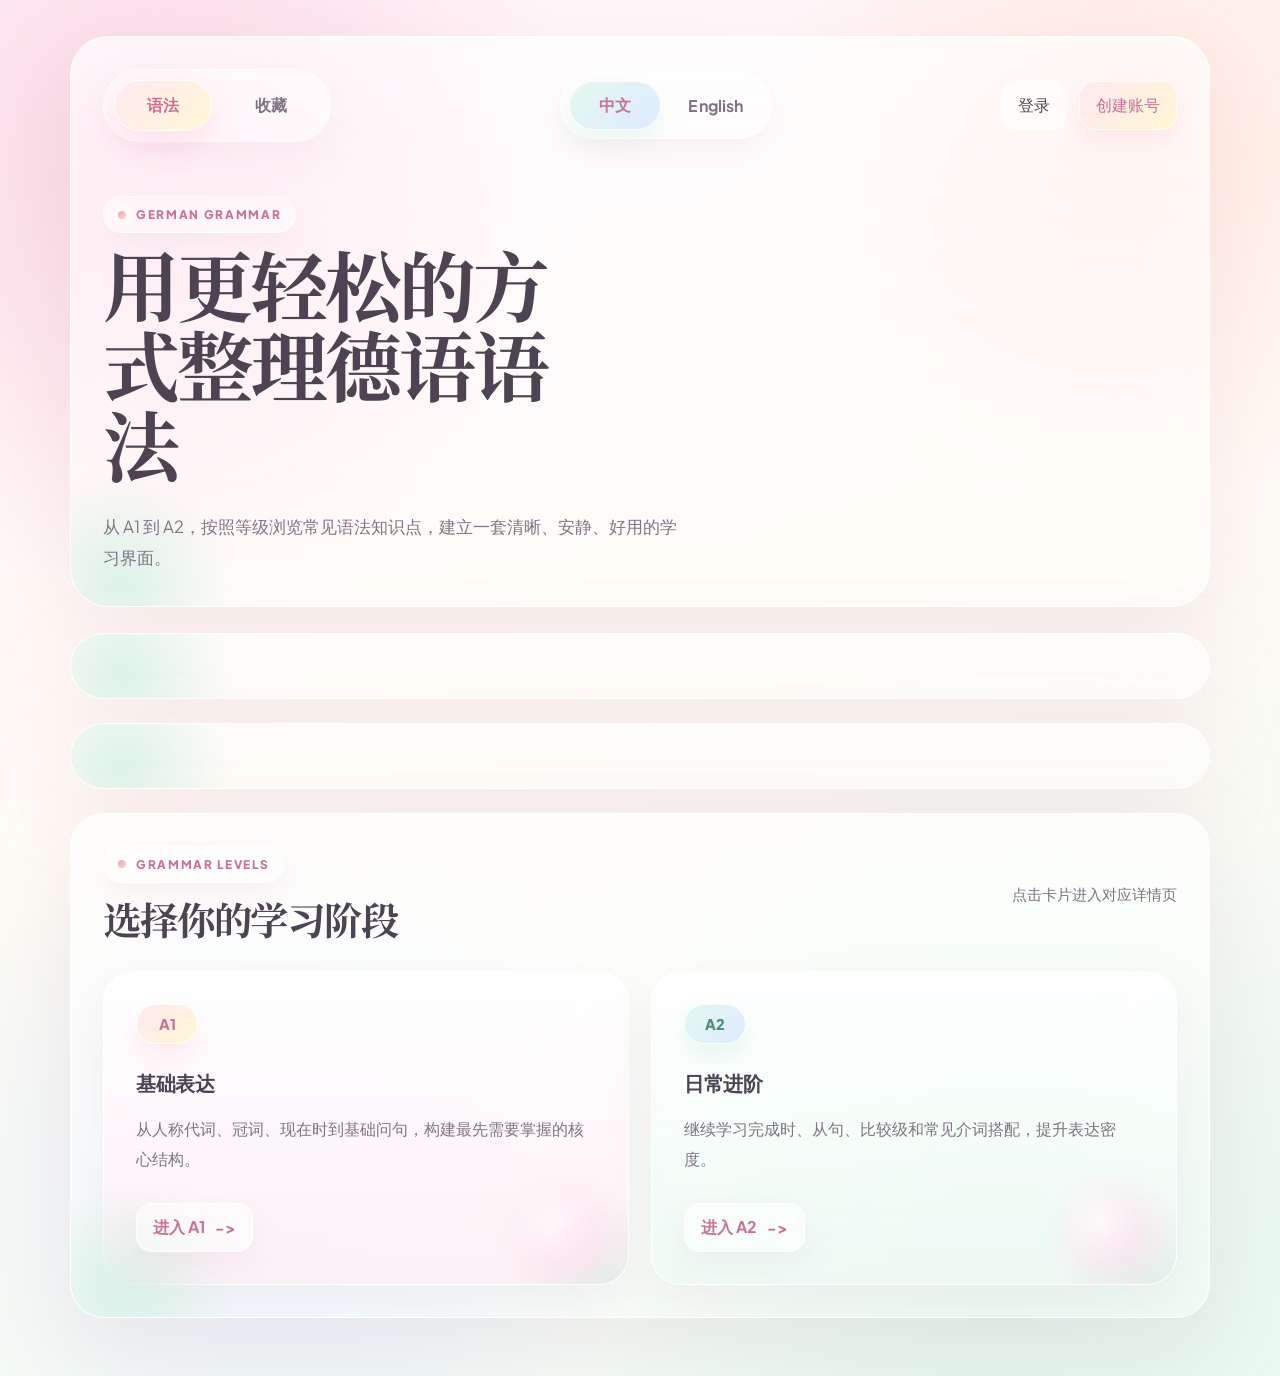
==== index.html @ 52c2896f "Initial project import" ====
<!DOCTYPE html>
<html lang="zh-CN">
<head>
  <meta charset="UTF-8">
  <meta name="viewport" content="width=device-width, initial-scale=1.0">
  <title>德语学习</title>
  <link rel="preconnect" href="https://fonts.googleapis.com">
  <link rel="preconnect" href="https://fonts.gstatic.com" crossorigin>
  <link href="https://fonts.googleapis.com/css2?family=Fraunces:opsz,wght@9..144,600;9..144,700&family=Noto+Serif+SC:wght@500;700&family=Plus+Jakarta+Sans:wght@400;500;700;800&display=swap" rel="stylesheet">
  <link rel="stylesheet" href="styles.css">
</head>
<body class="page-home">
  <div class="page-shell">
    <header class="hero">
      <div class="hero-toolbar">
        <nav class="top-switch" aria-label="主导航">
          <button id="nav-grammar-button" class="switch-button is-active" type="button" data-view-target="grammar">语法</button>
          <button id="nav-favorites-button" class="switch-button" type="button" data-view-target="favorites">收藏</button>
        </nav>

        <div class="hero-toolbar-actions">
          <div class="lang-switch" aria-label="语言切换">
            <button class="lang-button" type="button" data-lang-option="zh">中文</button>
            <button class="lang-button" type="button" data-lang-option="en">English</button>
          </div>
        </div>
      </div>

      <div class="hero-copy">
        <p class="eyebrow">German Grammar</p>
        <h1 id="home-hero-title">用更轻松的方式整理德语语法</h1>
        <p id="home-hero-text" class="hero-text">
          从 A1 到 A2，按照等级浏览常见语法知识点，建立一套清晰、安静、好用的学习界面。
        </p>
      </div>
    </header>

    <main class="content-stack">
      <section id="home-local-ai-config-panel" class="panel home-publish-panel is-visible" hidden></section>
      <section id="home-local-publish-panel" class="panel home-publish-panel is-visible" hidden></section>
      <section class="panel is-visible" data-view="grammar" aria-label="语法等级">
        <div class="panel-header">
          <div>
            <p class="section-kicker">Grammar Levels</p>
            <h2 id="home-levels-title">选择你的学习阶段</h2>
          </div>
          <p id="home-levels-note" class="section-note">点击卡片进入对应详情页</p>
        </div>

        <div class="level-grid">
          <a class="level-card" href="list.html?level=A1">
            <span class="level-badge">A1</span>
            <h3 id="home-a1-title">基础表达</h3>
            <p id="home-a1-text">从人称代词、冠词、现在时到基础问句，构建最先需要掌握的核心结构。</p>
            <span id="home-a1-link" class="card-link">进入 A1</span>
          </a>

          <a class="level-card" href="list.html?level=A2">
            <span class="level-badge">A2</span>
            <h3 id="home-a2-title">日常进阶</h3>
            <p id="home-a2-text">继续学习完成时、从句、比较级和常见介词搭配，提升表达密度。</p>
            <span id="home-a2-link" class="card-link">进入 A2</span>
          </a>
        </div>
      </section>

      <section class="panel" data-view="favorites" aria-label="收藏内容">
        <div class="panel-header">
          <div>
            <p class="section-kicker">Saved Notes</p>
            <h2 id="home-favorites-title">收藏夹</h2>
          </div>
          <p id="home-favorites-note" class="section-note">保留你最常回看的语法卡片</p>
        </div>

        <div class="favorite-grid">
          <a class="favorite-card" href="detail.html?level=A1&topic=verben-1">
            <span class="favorite-tag">A1</span>
            <h3 id="home-fav-1-title">动词现在时变位</h3>
            <p id="home-fav-1-text">掌握 ich / du / er-sie-es / wir / ihr / sie 的基础变化。</p>
            <span id="home-fav-1-link" class="card-link">继续复习</span>
          </a>
          <a class="favorite-card" href="detail.html?level=A1&topic=pronomen-nomen-artikel">
            <span class="favorite-tag">A1</span>
            <h3 id="home-fav-2-title">一般疑问句与 W-Fragen</h3>
            <p id="home-fav-2-text">常见问句词包括 wer、wie、wo、was，适合高频复习。</p>
            <span id="home-fav-2-link" class="card-link">继续复习</span>
          </a>
          <a class="favorite-card" href="detail.html?level=A2&topic=subordinate-clauses">
            <span class="favorite-tag">A2</span>
            <h3 id="home-fav-3-title">weil 与 dass 从句</h3>
            <p id="home-fav-3-text">注意连词引导从句时，变位动词通常置于句末。</p>
            <span id="home-fav-3-link" class="card-link">继续复习</span>
          </a>
        </div>
      </section>
    </main>
  </div>

  <script src="translations.js"></script>
  <script src="grammar-data.js"></script>
  <script src="a1-outline.js"></script>
  <script src="script.js"></script>
  <script src="progress.js"></script>
</body>
</html>
---- styles.css ----
﻿:root {
  --bg-blush: #fff5fb;
  --bg-cream: #fffaf4;
  --bg-mint: #effbf5;
  --bg-sky: #f2f7ff;
  --glass: rgba(255, 255, 255, 0.48);
  --glass-strong: rgba(255, 255, 255, 0.72);
  --surface: linear-gradient(180deg, rgba(255, 255, 255, 0.7), rgba(255, 255, 255, 0.44));
  --surface-strong: rgba(255, 255, 255, 0.76);
  --line: rgba(255, 255, 255, 0.74);
  --line-soft: rgba(146, 122, 136, 0.15);
  --text-main: #4d4453;
  --text-muted: #7e7483;
  --text-primary: #4d4453;
  --ink-strong: #4d4453;
  --ink-soft: #7e7483;
  --accent: #f29fbe;
  --accent-deep: #c87196;
  --accent-soft: #ffe3ef;
  --accent-peach: #ffd9c7;
  --accent-mint: #cfeee0;
  --accent-butter: #fff1ba;
  --accent-sky: #dbe8ff;
  --shadow-lg: 0 30px 80px rgba(213, 177, 191, 0.22), inset 0 1px 0 rgba(255, 255, 255, 0.7);
  --shadow-md: 0 18px 44px rgba(213, 177, 191, 0.18), inset 0 1px 0 rgba(255, 255, 255, 0.72);
  --shadow-sm: 0 12px 28px rgba(213, 177, 191, 0.16);
  --radius-xl: 38px;
  --radius-lg: 30px;
  --radius-md: 22px;
}

* {
  box-sizing: border-box;
}

html {
  scroll-behavior: smooth;
}

body {
  margin: 0;
  min-height: 100vh;
  overflow-x: hidden;
  color: var(--text-main);
  font-family: "Plus Jakarta Sans", "Noto Sans SC", sans-serif;
  background:
    radial-gradient(circle at 12% 12%, rgba(242, 159, 190, 0.38), transparent 26%),
    radial-gradient(circle at 88% 10%, rgba(255, 217, 199, 0.5), transparent 22%),
    radial-gradient(circle at 78% 88%, rgba(207, 238, 224, 0.62), transparent 28%),
    radial-gradient(circle at 22% 85%, rgba(219, 232, 255, 0.6), transparent 24%),
    linear-gradient(165deg, var(--bg-blush), var(--bg-cream) 46%, var(--bg-mint));
}

body::before,
body::after {
  content: "";
  position: fixed;
  inset: 0;
  pointer-events: none;
}

body::before {
  background-image: radial-gradient(rgba(255, 255, 255, 0.82) 1.2px, transparent 1.2px);
  background-size: 24px 24px;
  opacity: 0.28;
  mask-image: linear-gradient(to bottom, rgba(0, 0, 0, 0.55), transparent 82%);
}

body::after {
  display: none;
}

a {
  color: inherit;
  text-decoration: none;
}

button,
input {
  font: inherit;
}

.page-shell {
  width: min(1140px, calc(100% - 36px));
  margin: 0 auto;
  padding: 36px 0 58px;
}

.hero,
.list-hero,
.list-panel,
.panel {
  position: relative;
  overflow: hidden;
  border: 1px solid var(--line);
  background: var(--surface);
  backdrop-filter: blur(28px) saturate(155%);
  -webkit-backdrop-filter: blur(28px) saturate(155%);
  box-shadow: var(--shadow-lg);
}

.hero,
.list-hero {
  padding: 32px;
  border-radius: var(--radius-xl);
}

.panel,
.list-panel {
  padding: 32px;
  border-radius: calc(var(--radius-xl) - 4px);
}

.hero::before,
.hero::after,
.list-hero::before,
.list-hero::after,
.panel::before,
.panel::after,
.list-panel::before,
.list-panel::after {
  content: "";
  position: absolute;
  border-radius: 50%;
  pointer-events: none;
}

.hero::before,
.list-hero::before,
.panel::before,
.list-panel::before {
  display: none;
}

.hero::after,
.list-hero::after,
.panel::after,
.list-panel::after {
  width: 240px;
  height: 240px;
  left: -70px;
  bottom: -96px;
  background: radial-gradient(circle, rgba(207, 238, 224, 0.74), transparent 65%);
  filter: blur(10px);
  animation: drift 16s ease-in-out infinite alternate-reverse;
}

.page-home .hero {
  min-height: 396px;
}

.hero-toolbar,
.list-toolbar,
.detail-topbar {
  position: relative;
  z-index: 1;
  display: flex;
  align-items: center;
  justify-content: space-between;
  gap: 16px;
  flex-wrap: wrap;
}

.hero-toolbar-actions {
  display: inline-flex;
  align-items: center;
  justify-content: flex-end;
  gap: 12px;
  flex-wrap: wrap;
  margin-left: auto;
}

.top-switch {
  display: inline-flex;
  gap: 10px;
  padding: 10px;
  border-radius: 999px;
  background: rgba(255, 255, 255, 0.38);
  border: 1px solid rgba(255, 255, 255, 0.76);
  box-shadow: 0 16px 40px rgba(213, 177, 191, 0.16);
}

.lang-switch {
  display: inline-flex;
  gap: 8px;
  padding: 8px;
  border-radius: 999px;
  background: rgba(255, 255, 255, 0.38);
  border: 1px solid rgba(255, 255, 255, 0.76);
  box-shadow: 0 14px 32px rgba(213, 177, 191, 0.14);
}

.switch-button {
  min-width: 98px;
  border: 1px solid transparent;
  padding: 13px 22px;
  border-radius: 999px;
  background: transparent;
  color: var(--text-muted);
  font: inherit;
  font-weight: 700;
  letter-spacing: 0.01em;
  cursor: pointer;
  transition: transform 200ms ease, background-color 200ms ease, color 200ms ease, box-shadow 200ms ease;
}

.switch-button:hover {
  transform: translateY(-1px);
  background: rgba(255, 255, 255, 0.45);
  color: var(--text-main);
}

.switch-button.is-active {
  color: var(--accent-deep);
  border-color: rgba(255, 255, 255, 0.8);
  background: linear-gradient(135deg, rgba(255, 232, 240, 0.98), rgba(255, 247, 211, 0.96));
  box-shadow: 0 12px 28px rgba(242, 159, 190, 0.24);
}

.lang-button {
  min-width: 92px;
  border: 1px solid transparent;
  padding: 12px 18px;
  border-radius: 999px;
  background: transparent;
  color: var(--text-muted);
  font: inherit;
  font-weight: 700;
  letter-spacing: 0.01em;
  cursor: pointer;
  transition: transform 200ms ease, background-color 200ms ease, color 200ms ease, box-shadow 200ms ease;
}

.lang-button:hover {
  transform: translateY(-1px);
  background: rgba(255, 255, 255, 0.45);
  color: var(--text-main);
}

.lang-button.is-active {
  color: var(--accent-deep);
  border-color: rgba(255, 255, 255, 0.8);
  background: linear-gradient(135deg, rgba(227, 247, 238, 0.98), rgba(221, 234, 255, 0.96));
  box-shadow: 0 12px 26px rgba(159, 217, 194, 0.2);
}

.hero-copy,
.list-hero-copy {
  position: relative;
  z-index: 1;
  margin-top: 54px;
  max-width: 680px;
}

.eyebrow,
.section-kicker {
  display: inline-flex;
  align-items: center;
  gap: 10px;
  margin: 0 0 16px;
  padding: 10px 14px;
  border-radius: 999px;
  border: 1px solid rgba(255, 255, 255, 0.8);
  background: rgba(255, 255, 255, 0.42);
  box-shadow: 0 12px 24px rgba(213, 177, 191, 0.14);
  letter-spacing: 0.14em;
  text-transform: uppercase;
  font-size: 0.74rem;
  font-weight: 800;
  color: var(--accent-deep);
}

.eyebrow::before,
.section-kicker::before {
  content: "";
  width: 8px;
  height: 8px;
  border-radius: 50%;
  background: linear-gradient(135deg, var(--accent), var(--accent-peach));
  box-shadow: 0 0 0 6px rgba(255, 255, 255, 0.35);
}

h1,
h2,
h3 {
  margin: 0;
}

h1,
h2 {
  font-family: "Fraunces", "Noto Serif SC", serif;
}

h1 {
  max-width: 10ch;
  font-size: clamp(2.7rem, 6vw, 5rem);
  line-height: 1.04;
  letter-spacing: -0.04em;
}

h2 {
  font-size: clamp(1.7rem, 3vw, 2.4rem);
  line-height: 1.15;
  letter-spacing: -0.03em;
}

h3 {
  font-size: 1.28rem;
  font-weight: 700;
  letter-spacing: -0.02em;
}

.hero-text,
.section-note,
.level-card p,
.favorite-card p,
.grammar-card p,
.back-link {
  color: var(--text-muted);
}

.hero-text {
  margin: 22px 0 0;
  max-width: 580px;
  font-size: 1.04rem;
  line-height: 1.9;
}

.content-stack {
  margin-top: 26px;
}

.home-publish-panel {
  margin-bottom: 24px;
}

.home-api-config-panel {
  margin-bottom: 24px;
}

.home-publish-panel.is-minimal {
  padding: 18px 22px;
}

.home-publish-head {
  align-items: flex-start;
}

.home-publish-actions,
.home-publish-metrics {
  position: relative;
  z-index: 1;
  display: flex;
  flex-wrap: wrap;
  gap: 12px;
}

.home-publish-metrics {
  margin-top: 22px;
}

.home-publish-metric {
  min-width: 148px;
  padding: 18px 20px;
  border-radius: 22px;
  border: 1px solid rgba(255, 255, 255, 0.78);
  background: rgba(255, 255, 255, 0.52);
  box-shadow: inset 0 1px 0 rgba(255, 255, 255, 0.85);
}

.home-publish-metric strong {
  display: block;
  margin-bottom: 8px;
  font-size: 1.8rem;
  line-height: 1;
  color: var(--text-main);
}

.home-publish-metric span,
.home-publish-empty {
  color: var(--text-muted);
}

.home-publish-panel.is-minimal .home-publish-actions {
  justify-content: flex-start;
}

.home-publish-panel.is-minimal .local-editor-feedback {
  margin-top: 12px;
}

.home-api-panel-note {
  max-width: 680px;
}

.home-api-form-grid {
  position: relative;
  z-index: 1;
  display: grid;
  grid-template-columns: repeat(auto-fit, minmax(220px, 1fr));
  gap: 16px;
  margin-bottom: 18px;
}

.local-settings-field {
  display: grid;
  gap: 8px;
}

.local-settings-field span {
  font-size: 0.88rem;
  font-weight: 700;
  letter-spacing: 0.04em;
  color: var(--text-muted);
}

.local-settings-input {
  width: 100%;
  min-height: 52px;
  padding: 14px 16px;
  border-radius: 20px;
  border: 1px solid rgba(95, 81, 111, 0.16);
  background: rgba(255, 255, 255, 0.92);
  color: var(--text-primary);
  font: inherit;
  box-shadow: inset 0 1px 0 rgba(255, 255, 255, 0.65);
}

.local-settings-input:focus {
  outline: none;
  border-color: rgba(222, 134, 170, 0.55);
  box-shadow: 0 0 0 4px rgba(238, 196, 210, 0.28);
}

.study-memory {
  display: grid;
  gap: 18px;
  margin-bottom: 28px;
}

.resume-banner,
.progress-card {
  position: relative;
  overflow: hidden;
  border-radius: var(--radius-lg);
  border: 1px solid rgba(255, 255, 255, 0.82);
  background: linear-gradient(180deg, rgba(255, 255, 255, 0.82), rgba(255, 255, 255, 0.54));
  box-shadow: var(--shadow-md);
}

.resume-banner {
  display: flex;
  align-items: end;
  justify-content: space-between;
  gap: 18px;
  padding: 24px 26px;
}

.resume-copy {
  flex: 1;
}

.resume-copy .section-kicker {
  margin-bottom: 14px;
}

.resume-heading {
  display: flex;
  align-items: start;
  justify-content: space-between;
  gap: 16px;
}

.resume-title {
  position: relative;
  z-index: 1;
}

.resume-text {
  position: relative;
  z-index: 1;
  margin: 12px 0 0;
  max-width: 52ch;
  color: var(--text-muted);
  line-height: 1.8;
}

.progress-overview {
  display: grid;
  grid-template-columns: repeat(3, minmax(0, 1fr));
  gap: 18px;
}

.progress-card {
  padding: 22px 20px;
  text-align: center;
}

.progress-card strong {
  display: block;
  font-family: "Fraunces", "Noto Serif SC", serif;
  font-size: 2rem;
  line-height: 1;
}

.progress-card span {
  display: block;
  margin-top: 8px;
  color: var(--text-muted);
}

.panel {
  display: none;
}

.panel.is-visible {
  display: block;
  animation: riseIn 520ms ease both;
}

.panel-header {
  display: flex;
  align-items: center;
  justify-content: space-between;
  gap: 18px;
  margin-bottom: 28px;
}

.section-note {
  max-width: 240px;
  margin: 0;
  font-size: 0.96rem;
  line-height: 1.7;
}

.level-grid,
.favorite-grid,
.grammar-list {
  display: grid;
  gap: 22px;
}

.level-grid {
  grid-template-columns: repeat(2, minmax(0, 1fr));
}

.favorite-grid {
  grid-template-columns: repeat(3, minmax(0, 1fr));
}

.level-card,
.favorite-card,
.grammar-card {
  position: relative;
  overflow: hidden;
  border-radius: var(--radius-lg);
  border: 1px solid rgba(255, 255, 255, 0.82);
  background: linear-gradient(180deg, rgba(255, 255, 255, 0.82), rgba(255, 255, 255, 0.5));
  box-shadow: var(--shadow-md);
}

.level-card::before,
.favorite-card::before,
.grammar-card::before {
  content: "";
  position: absolute;
  inset: auto -46px -64px auto;
  width: 184px;
  height: 184px;
  border-radius: 50%;
  background:
    radial-gradient(circle at 34% 32%, rgba(255, 255, 255, 0.72), transparent 24%),
    radial-gradient(circle at 42% 40%, rgba(255, 221, 237, 0.88), transparent 46%),
    radial-gradient(circle at 62% 70%, rgba(207, 238, 224, 0.74), transparent 52%);
  opacity: 0.95;
}

.level-card::after,
.favorite-card::after,
.grammar-card::after {
  content: "";
  position: absolute;
  top: 16px;
  right: 16px;
  width: 76px;
  height: 76px;
  border-radius: 26px;
  border: 1px solid rgba(255, 255, 255, 0.54);
  background: linear-gradient(135deg, rgba(255, 255, 255, 0.4), rgba(255, 255, 255, 0.04));
  transform: rotate(18deg);
  opacity: 0.58;
}

.level-card:nth-child(1),
.favorite-card:nth-child(1),
.grammar-card:nth-child(3n + 1) {
  background: linear-gradient(180deg, rgba(255, 255, 255, 0.84), rgba(255, 236, 244, 0.7));
}

.level-card:nth-child(2),
.favorite-card:nth-child(2),
.grammar-card:nth-child(3n + 2) {
  background: linear-gradient(180deg, rgba(255, 255, 255, 0.84), rgba(236, 249, 243, 0.74));
}

.favorite-card:nth-child(3),
.grammar-card:nth-child(3n) {
  background: linear-gradient(180deg, rgba(255, 255, 255, 0.84), rgba(255, 244, 218, 0.72));
}

.level-card {
  min-height: 314px;
  padding: 32px;
  display: flex;
  flex-direction: column;
  justify-content: space-between;
  transition: transform 240ms ease, box-shadow 240ms ease, border-color 240ms ease;
}

.level-card:hover,
.favorite-card:hover,
.grammar-card:hover {
  transform: translateY(-8px);
  border-color: rgba(255, 255, 255, 0.95);
  box-shadow: 0 24px 60px rgba(213, 177, 191, 0.24), inset 0 1px 0 rgba(255, 255, 255, 0.76);
}

.level-badge,
.favorite-tag,
.grammar-card-tag {
  position: relative;
  z-index: 1;
  display: inline-flex;
  align-items: center;
  justify-content: center;
  min-width: 62px;
  width: fit-content;
  padding: 10px 16px;
  border-radius: 999px;
  border: 1px solid rgba(255, 255, 255, 0.78);
  background: linear-gradient(135deg, rgba(255, 232, 240, 0.98), rgba(255, 247, 211, 0.96));
  box-shadow: 0 12px 22px rgba(242, 159, 190, 0.18);
  color: var(--accent-deep);
  font-size: 0.92rem;
  font-weight: 800;
}

.level-card:nth-child(2) .level-badge,
.favorite-card:nth-child(2) .favorite-tag {
  background: linear-gradient(135deg, rgba(227, 247, 238, 0.98), rgba(221, 234, 255, 0.96));
  box-shadow: 0 12px 22px rgba(159, 217, 194, 0.2);
  color: #4e8d76;
}

.favorite-card:nth-child(3) .favorite-tag {
  background: linear-gradient(135deg, rgba(255, 244, 218, 0.98), rgba(255, 232, 208, 0.96));
  box-shadow: 0 12px 22px rgba(255, 217, 199, 0.22);
  color: #ad7b5a;
}

.level-card h3,
.favorite-card h3,
.grammar-card h3 {
  position: relative;
  z-index: 1;
  margin-top: 24px;
}

.level-card p,
.favorite-card p,
.grammar-card p {
  position: relative;
  z-index: 1;
  margin: 14px 0 0;
  line-height: 1.82;
}

.card-link {
  position: relative;
  z-index: 1;
  display: inline-flex;
  align-items: center;
  gap: 10px;
  width: fit-content;
  margin-top: 28px;
  padding: 12px 16px;
  border-radius: 16px;
  background: rgba(255, 255, 255, 0.5);
  border: 1px solid rgba(255, 255, 255, 0.78);
  box-shadow: var(--shadow-sm);
  color: var(--accent-deep);
  font-weight: 700;
}

.card-link::after {
  content: "->";
}

.favorite-card {
  min-height: 224px;
  padding: 26px;
}

.favorite-card,
.grammar-card {
  display: block;
}

.grammar-card-link,
.favorite-card {
  display: flex;
  flex-direction: column;
}

.card-link-inline {
  margin-top: 22px;
}

.list-hero {
  display: flex;
  flex-direction: column;
  gap: 24px;
}

.back-link {
  display: inline-flex;
  width: fit-content;
  padding: 12px 18px;
  border-radius: 999px;
  border: 1px solid rgba(255, 255, 255, 0.8);
  background: rgba(255, 255, 255, 0.42);
  box-shadow: 0 14px 28px rgba(213, 177, 191, 0.12);
  transition: transform 180ms ease, color 180ms ease, background-color 180ms ease;
}

.back-link:hover {
  transform: translateX(-2px);
  background: rgba(255, 255, 255, 0.58);
  color: var(--text-main);
}

.list-panel {
  margin-top: 26px;
}

.list-part-switch {
  margin: -8px 0 22px;
  position: relative;
  z-index: 1;
}

.list-part-tabs {
  display: inline-flex;
  flex-wrap: wrap;
  gap: 10px;
  padding: 10px;
  border-radius: 999px;
  border: 1px solid rgba(255, 255, 255, 0.82);
  background: rgba(255, 255, 255, 0.42);
  box-shadow: 0 16px 34px rgba(213, 177, 191, 0.14);
}

.list-part-button {
  min-width: 108px;
  border: 1px solid transparent;
  padding: 12px 18px;
  border-radius: 999px;
  background: transparent;
  color: var(--text-muted);
  font-weight: 700;
  cursor: pointer;
  transition: transform 180ms ease, background-color 180ms ease, color 180ms ease, box-shadow 180ms ease;
}

.list-part-button:hover {
  transform: translateY(-1px);
  background: rgba(255, 255, 255, 0.48);
  color: var(--text-main);
}

.list-part-button.is-active {
  color: var(--accent-deep);
  border-color: rgba(255, 255, 255, 0.86);
  background: linear-gradient(135deg, rgba(255, 232, 240, 0.98), rgba(255, 247, 211, 0.96));
  box-shadow: 0 12px 24px rgba(242, 159, 190, 0.22);
}

.list-part-placeholder {
  margin-bottom: 22px;
}

.list-placeholder-card {
  position: relative;
  overflow: hidden;
  border-radius: var(--radius-lg);
  border: 1px solid rgba(255, 255, 255, 0.82);
  background: linear-gradient(180deg, rgba(255, 255, 255, 0.84), rgba(236, 249, 243, 0.74));
  box-shadow: var(--shadow-md);
  padding: 28px;
}

.list-placeholder-card::after {
  content: "";
  position: absolute;
  width: 180px;
  height: 180px;
  right: -44px;
  bottom: -56px;
  border-radius: 50%;
  background: radial-gradient(circle, rgba(219, 232, 255, 0.72), transparent 66%);
}

.list-placeholder-tag {
  position: relative;
  z-index: 1;
  display: inline-flex;
  align-items: center;
  justify-content: center;
  width: fit-content;
  margin-bottom: 18px;
  padding: 10px 14px;
  border-radius: 999px;
  border: 1px solid rgba(255, 255, 255, 0.78);
  background: linear-gradient(135deg, rgba(227, 247, 238, 0.98), rgba(221, 234, 255, 0.96));
  color: #4e8d76;
  font-size: 0.86rem;
  font-weight: 800;
  letter-spacing: 0.04em;
}

.list-placeholder-card h3 {
  position: relative;
  z-index: 1;
}

.list-placeholder-card p {
  position: relative;
  z-index: 1;
  margin: 14px 0 0;
  max-width: 62ch;
  line-height: 1.82;
  color: var(--text-muted);
}

.grammar-list {
  grid-template-columns: repeat(2, minmax(0, 1fr));
}

.grammar-card {
  min-height: 240px;
  padding: 26px;
  animation: riseIn 520ms ease both;
}

.grammar-card-header {
  position: relative;
  z-index: 1;
  display: flex;
  align-items: start;
  justify-content: space-between;
  gap: 16px;
}

.grammar-card-meta {
  position: relative;
  z-index: 1;
  display: inline-flex;
  align-items: center;
  padding: 8px 12px;
  border-radius: 999px;
  border: 1px solid rgba(255, 255, 255, 0.78);
  background: rgba(255, 255, 255, 0.48);
  font-size: 0.88rem;
  color: var(--text-muted);
  font-weight: 700;
}

.grammar-keywords {
  position: relative;
  z-index: 1;
  display: flex;
  flex-wrap: wrap;
  gap: 10px;
  margin-top: 20px;
}

.grammar-keywords span {
  padding: 8px 12px;
  border-radius: 999px;
  border: 1px solid rgba(255, 255, 255, 0.72);
  background: rgba(255, 255, 255, 0.52);
  color: var(--text-main);
  font-size: 0.84rem;
  box-shadow: inset 0 1px 0 rgba(255, 255, 255, 0.7);
}

.grammar-progress {
  position: relative;
  z-index: 1;
  display: flex;
  flex-wrap: wrap;
  gap: 10px;
  margin-top: 18px;
}

.progress-badge,
.progress-note {
  display: inline-flex;
  align-items: center;
  width: fit-content;
  border-radius: 999px;
  border: 1px solid rgba(255, 255, 255, 0.78);
}

.progress-badge {
  padding: 8px 12px;
  font-size: 0.82rem;
  font-weight: 800;
  color: var(--text-main);
  background: rgba(255, 255, 255, 0.65);
  box-shadow: inset 0 1px 0 rgba(255, 255, 255, 0.74);
}

.progress-note {
  padding: 8px 14px;
  color: var(--text-muted);
  background: rgba(255, 255, 255, 0.48);
  font-size: 0.84rem;
}

.progress-badge.is-new {
  color: #8a7e8c;
  background: linear-gradient(135deg, rgba(248, 244, 248, 0.96), rgba(240, 236, 244, 0.94));
}

.progress-badge.is-studied {
  color: #ad7b5a;
  background: linear-gradient(135deg, rgba(255, 244, 218, 0.98), rgba(255, 232, 208, 0.96));
}

.progress-badge.is-in-progress {
  color: #4e8d76;
  background: linear-gradient(135deg, rgba(227, 247, 238, 0.98), rgba(221, 234, 255, 0.96));
}

.progress-badge.is-completed {
  color: var(--accent-deep);
  background: linear-gradient(135deg, rgba(255, 232, 240, 0.98), rgba(255, 247, 211, 0.96));
}

.detail-hero {
  gap: 28px;
}

.detail-hero-compact {
  gap: 0;
  padding-top: 20px;
  padding-bottom: 20px;
}

.detail-topbar-main {
  display: flex;
  align-items: center;
  gap: 16px;
  flex-wrap: wrap;
}

.detail-breadcrumb {
  display: inline-flex;
  align-items: center;
  margin: 0;
  padding: 12px 18px;
  border-radius: 999px;
  border: 1px solid rgba(255, 255, 255, 0.78);
  background: rgba(255, 255, 255, 0.4);
  color: var(--text-muted);
  box-shadow: 0 12px 26px rgba(213, 177, 191, 0.12);
  text-decoration: none;
  transition: transform 180ms ease, box-shadow 180ms ease, color 180ms ease;
}

.detail-breadcrumb:hover {
  transform: translateY(-1px);
  color: var(--text-main);
  box-shadow: 0 16px 30px rgba(213, 177, 191, 0.16);
}

.detail-hero-copy {
  margin-top: 0;
  display: grid;
  justify-items: start;
}

.detail-hero-meta {
  display: flex;
  align-items: center;
  flex-wrap: wrap;
  gap: 12px;
  margin-bottom: 18px;
}

.page-detail .detail-hero-copy > .eyebrow,
.page-detail .detail-hero-copy > .detail-hero-meta,
.page-detail .detail-main > section:not(.detail-local-editor) > .detail-panel-header .section-kicker,
.page-detail #detail-practice-note {
  display: none !important;
}

.page-detail.detail-reading-mode .detail-hero::after,
.page-detail.detail-reading-mode .detail-panel::before,
.page-detail.detail-reading-mode .example-card::before,
.page-detail.detail-reading-mode .exercise-card::before {
  display: none;
}

.page-detail.detail-reading-mode .detail-main {
  gap: 16px;
  margin-top: 16px;
}

.page-detail.detail-reading-mode .detail-panel,
.page-detail.detail-reading-mode .detail-panel-wide,
.page-detail.detail-reading-mode .example-card,
.page-detail.detail-reading-mode .exercise-card {
  border-radius: 16px;
  border: 1px solid rgba(217, 205, 215, 0.92);
  background: #ffffff;
  box-shadow: none;
}

.page-detail.detail-reading-mode .detail-panel,
.page-detail.detail-reading-mode .detail-panel-wide,
.page-detail.detail-reading-mode .example-card,
.page-detail.detail-reading-mode .exercise-card {
  padding: 20px 22px;
}

.page-detail.detail-reading-mode .detail-panel-header h2 {
  font-family: "Plus Jakarta Sans", "Noto Sans SC", sans-serif;
  font-weight: 800;
  font-size: 1.22rem;
  letter-spacing: 0;
}

.page-detail.detail-reading-mode #detail-practice-note:not([hidden]) {
  display: block !important;
  max-width: none;
}

.page-detail.detail-reading-mode .detail-hero-copy,
.page-detail.detail-reading-mode .detail-stats,
.page-detail.detail-reading-mode #detail-guide-grid {
  display: none !important;
}

.page-detail.detail-reading-mode .detail-hero {
  padding-top: 20px;
  padding-bottom: 14px;
}

.page-detail.detail-reading-mode .detail-panel-wide.reading-practice-shell {
  border: none;
  background: transparent;
  box-shadow: none;
  padding: 8px 0 0;
}

.page-detail.detail-reading-mode .detail-panel-wide.reading-practice-shell .detail-panel-header,
.page-detail.detail-reading-mode .detail-panel-wide.reading-practice-shell .reading-flow-list {
  width: min(100%, 1100px);
  margin-inline: auto;
}

.page-detail.detail-reading-mode .reading-flow-list {
  display: grid;
  grid-template-columns: 1fr;
  gap: 18px;
}

.page-detail.detail-reading-mode .reading-flow-block {
  display: grid;
  grid-template-columns: 1fr;
  gap: 18px;
  align-items: start;
}

.reading-text-card {
  border-radius: 16px;
  border: none;
  background: rgba(255, 255, 255, 0.76);
  box-shadow: 0 10px 24px rgba(213, 177, 191, 0.08);
  padding: 22px 24px;
  width: min(100%, 980px);
  margin-inline: auto;
}

.reading-text-head {
  display: flex;
  align-items: center;
  justify-content: space-between;
  gap: 12px;
  margin-bottom: 14px;
}

.reading-text-title {
  margin: 0;
  font-family: "Fraunces", "Noto Serif SC", serif;
  font-size: clamp(1.55rem, 2vw, 1.95rem);
  line-height: 1.08;
  color: var(--text-main);
}

.reading-text-body {
  margin: 0;
  white-space: normal;
  line-height: 1.85;
  font-size: 1.03rem;
  color: var(--text-main);
  max-width: 74ch;
}

.reading-text-body p {
  margin: 0 0 14px;
}

.reading-text-body p:last-child {
  margin-bottom: 0;
}

.page-detail.detail-reading-mode .reading-question-list {
  display: grid;
  grid-template-columns: repeat(2, minmax(0, 1fr));
  gap: 14px;
  width: min(100%, 980px);
  margin-inline: auto;
}

.reading-example-list {
  display: grid;
  gap: 14px;
}

.reading-example-list .example-card-head {
  display: none;
}

.reading-example-list .example-de {
  margin: 0;
  white-space: pre-line;
  line-height: 1.95;
  font-size: 1.02rem;
  color: var(--text-main);
}

.reading-practice-list {
  gap: 14px;
}

.page-detail.detail-reading-mode .reading-practice-list .exercise-card h3 {
  line-height: 1.8;
}

.page-detail.detail-reading-mode .reading-practice-list .option-button {
  border-color: rgba(214, 188, 201, 0.88);
  background: #fff;
  box-shadow: none;
}

@media (max-width: 1080px) {
  .page-detail.detail-reading-mode .reading-flow-block {
    grid-template-columns: 1fr;
  }

  .page-detail.detail-reading-mode .reading-text-card {
    padding: 20px 20px;
  }

  .page-detail.detail-reading-mode .reading-question-list {
    grid-template-columns: 1fr;
  }
}

.detail-stats {
  position: relative;
  z-index: 1;
  display: inline-flex;
  margin-top: 24px;
}

.mini-stat,
.detail-panel,
.example-card,
.exercise-card {
  position: relative;
  overflow: hidden;
  border-radius: 26px;
  border: 1px solid rgba(255, 255, 255, 0.82);
  background: linear-gradient(180deg, rgba(255, 255, 255, 0.8), rgba(255, 255, 255, 0.52));
  box-shadow: var(--shadow-md);
}

.mini-stat {
  display: inline-flex;
  align-items: baseline;
  gap: 14px;
  padding: 14px 18px;
  text-align: left;
  border-radius: 22px;
  background: linear-gradient(135deg, rgba(255, 255, 255, 0.88), rgba(255, 248, 251, 0.68));
  box-shadow: 0 16px 34px rgba(213, 177, 191, 0.14);
}

.mini-stat strong {
  display: inline-block;
  font-family: "Fraunces", "Noto Serif SC", serif;
  font-size: clamp(1.6rem, 2vw, 1.95rem);
  line-height: 0.95;
}

.mini-stat span {
  display: inline-block;
  margin-top: 0;
  color: var(--text-muted);
  font-size: 0.92rem;
  font-weight: 700;
  letter-spacing: 0.06em;
}

.detail-stats .mini-stat::before {
  inset: auto -20px -34px auto;
  width: 104px;
  height: 104px;
  opacity: 0.68;
}

.detail-main {
  margin-top: 26px;
  display: grid;
  gap: 26px;
}

.detail-grid {
  display: grid;
  grid-template-columns: minmax(0, 1.15fr) minmax(320px, 0.85fr);
  gap: 22px;
}

.detail-grid-single {
  grid-template-columns: minmax(0, 1fr);
}

.detail-panel {
  padding: 30px;
}

.detail-panel::before,
.example-card::before,
.exercise-card::before,
.mini-stat::before {
  content: "";
  position: absolute;
  inset: auto -38px -58px auto;
  width: 160px;
  height: 160px;
  border-radius: 50%;
  background:
    radial-gradient(circle at 35% 35%, rgba(255, 255, 255, 0.76), transparent 24%),
    radial-gradient(circle at 42% 40%, rgba(255, 221, 237, 0.84), transparent 46%),
    radial-gradient(circle at 62% 70%, rgba(207, 238, 224, 0.66), transparent 52%);
  opacity: 0.88;
  pointer-events: none;
}

.detail-panel-header {
  margin-bottom: 20px;
}

.detail-body {
  position: relative;
  z-index: 1;
  margin: 0;
  color: var(--text-muted);
  line-height: 1.9;
  white-space: pre-line;
}

.focus-list {
  position: relative;
  z-index: 1;
  list-style: none;
  padding: 0;
  margin: 24px 0 0;
  display: grid;
  gap: 14px;
}

.focus-list li {
  display: flex;
  gap: 12px;
  padding: 14px 16px;
  border-radius: 18px;
  background: rgba(255, 255, 255, 0.42);
  border: 1px solid rgba(255, 255, 255, 0.78);
  color: var(--text-main);
  line-height: 1.75;
}

.focus-list li::before {
  content: "";
  flex: 0 0 10px;
  width: 10px;
  height: 10px;
  margin-top: 10px;
  border-radius: 50%;
  background: linear-gradient(135deg, var(--accent), var(--accent-peach));
  box-shadow: 0 0 0 6px rgba(255, 255, 255, 0.35);
}

.tip-tags {
  position: relative;
  z-index: 1;
  display: flex;
  flex-wrap: wrap;
  gap: 10px;
  margin-top: 22px;
}

.tip-tags span,
.example-index,
.exercise-index,
.exercise-type {
  display: inline-flex;
  align-items: center;
  justify-content: center;
  width: fit-content;
  padding: 8px 12px;
  border-radius: 999px;
  border: 1px solid rgba(255, 255, 255, 0.78);
  background: rgba(255, 255, 255, 0.52);
  color: var(--text-muted);
  font-size: 0.82rem;
  font-weight: 700;
}

.detail-panel-wide {
  padding: 30px;
}

.detail-local-editor {
  display: grid;
  gap: 22px;
}

.local-editor-head {
  display: flex;
  align-items: flex-start;
  justify-content: space-between;
  gap: 16px;
  flex-wrap: wrap;
}

.local-editor-note {
  margin: -6px 0 0;
}

.local-editor-help {
  margin-top: -14px;
}

.local-editor-actions {
  position: relative;
  z-index: 1;
  display: flex;
  flex-wrap: wrap;
  gap: 12px;
}

.local-editor-publish-button {
  border-color: rgba(210, 126, 145, 0.32);
  color: var(--accent-deep);
}

.local-editor-feedback {
  position: relative;
  z-index: 1;
  margin: -8px 0 0;
  padding: 12px 16px;
  border-radius: 18px;
  font-weight: 700;
}

.local-editor-feedback-info {
  background: rgba(248, 236, 213, 0.74);
  color: #875f1b;
}

.local-editor-feedback-success {
  background: rgba(224, 243, 233, 0.82);
  color: #1f7d4c;
}

.local-editor-feedback-error {
  background: rgba(248, 225, 229, 0.82);
  color: #9f3450;
}

.local-editor-grid,
.local-editor-subgroup {
  position: relative;
  z-index: 1;
  display: grid;
  gap: 16px;
}

.local-editor-preview-stack {
  position: relative;
  z-index: 1;
  display: grid;
  gap: 22px;
}

.local-editor-inline-grid {
  position: relative;
  z-index: 1;
  display: grid;
  grid-template-columns: repeat(2, minmax(0, 1fr));
  gap: 16px;
}

.local-editor-preview-panel {
  display: grid;
  gap: 18px;
}

.local-editor-card {
  position: relative;
  z-index: 1;
  display: grid;
  gap: 14px;
  padding: 18px;
  border-radius: 22px;
  border: 1px solid rgba(255, 255, 255, 0.82);
  background: rgba(255, 255, 255, 0.52);
  box-shadow: 0 18px 40px rgba(160, 124, 111, 0.08);
}

.local-editor-card-head {
  display: flex;
  align-items: start;
  justify-content: space-between;
  gap: 16px;
}

.local-editor-card-head span {
  font-weight: 700;
  letter-spacing: 0.03em;
  color: var(--text-main);
}

.inline-ui-editor {
  display: grid;
  gap: 16px;
  padding: 18px;
  border-radius: 24px;
  border: 1px solid rgba(255, 255, 255, 0.82);
  background: rgba(255, 255, 255, 0.72);
  box-shadow: 0 18px 40px rgba(160, 124, 111, 0.08);
}

.inline-ui-editor-head {
  display: flex;
  align-items: center;
  justify-content: space-between;
  gap: 12px;
}

.inline-ui-editor-head strong {
  font-size: 1rem;
  color: var(--text-main);
}

.inline-ui-editor-head span {
  color: var(--text-muted);
  font-size: 0.82rem;
}

.inline-ui-editor-group {
  display: grid;
  gap: 12px;
}

.inline-ui-editor-group p {
  margin: 0;
  font-weight: 800;
  color: var(--text-main);
}

.inline-ui-check-grid,
.inline-ui-field-grid {
  display: grid;
  gap: 12px;
  grid-template-columns: repeat(2, minmax(0, 1fr));
}

.inline-ui-check {
  display: flex;
  align-items: center;
  gap: 10px;
  min-height: 48px;
  padding: 12px 14px;
  border-radius: 18px;
  background: rgba(255, 249, 251, 0.88);
  border: 1px solid rgba(236, 208, 219, 0.72);
}

.inline-ui-check input {
  width: 18px;
  height: 18px;
}

.inline-ui-check span {
  color: var(--text-main);
  font-weight: 700;
}

.inline-ui-field input {
  min-height: 48px;
  padding: 12px 14px;
  border-radius: 16px;
  border: 1.5px solid rgba(214, 155, 182, 0.45);
  background: rgba(255, 255, 255, 0.94);
  color: var(--text-main);
}

.local-editor-block {
  position: relative;
  z-index: 1;
  display: grid;
  gap: 18px;
  padding-top: 24px;
  border-top: 1px solid rgba(215, 196, 202, 0.45);
}

.local-editor-block h3,
.local-editor-subgroup h4 {
  margin: 0;
  font-family: "Fraunces", "Noto Serif SC", serif;
  color: var(--text-main);
}

.local-editor-subgroup h4 {
  font-size: 1rem;
}

.local-editor-field {
  position: relative;
  z-index: 1;
  display: grid;
  gap: 8px;
}

.local-editor-field span {
  font-weight: 800;
  color: var(--text-main);
}

.local-editor-field small {
  color: var(--text-muted);
  line-height: 1.6;
}

.developer-jump-button {
  width: fit-content;
  min-width: 0;
  padding: 8px 12px;
  font-size: 0.84rem;
  line-height: 1.2;
}

.developer-jump-back {
  margin-top: -2px;
}

.local-editor-field textarea {
  width: 100%;
  min-height: 84px;
  resize: vertical;
  padding: 14px 16px;
  border-radius: 18px;
  border: 1px solid rgba(215, 196, 202, 0.58);
  background: rgba(255, 255, 255, 0.74);
  color: var(--text-main);
  font: inherit;
  line-height: 1.75;
  box-shadow: inset 0 1px 0 rgba(255, 255, 255, 0.82);
}

.local-editor-field textarea:focus {
  outline: none;
  border-color: rgba(210, 126, 145, 0.68);
  box-shadow: 0 0 0 4px rgba(210, 126, 145, 0.12);
}

.detail-subunits-meta {
  position: relative;
  z-index: 1;
  display: flex;
  flex-wrap: wrap;
  gap: 10px;
  margin-bottom: 18px;
}

.detail-subunits-meta span,
.subunit-index {
  display: inline-flex;
  align-items: center;
  justify-content: center;
  width: fit-content;
  padding: 8px 12px;
  border-radius: 999px;
  border: 1px solid rgba(217, 211, 220, 0.92);
  background: rgba(255, 255, 255, 0.96);
  color: var(--text-muted);
  font-size: 0.82rem;
  font-weight: 700;
}

.detail-subunits-list {
  display: grid;
  grid-template-columns: repeat(2, minmax(0, 1fr));
  gap: 18px;
}

.subunit-card {
  position: relative;
  overflow: hidden;
  padding: 24px;
  border-radius: calc(var(--radius-md) - 2px);
  border: 1px solid rgba(216, 210, 220, 0.96);
  background: rgba(255, 255, 255, 0.99);
  box-shadow: 0 8px 18px rgba(155, 145, 156, 0.06);
  animation: riseIn 520ms ease both;
}

.subunit-card::before {
  display: none;
}

.subunit-card-head {
  position: relative;
  z-index: 1;
  display: flex;
  align-items: center;
  justify-content: space-between;
  gap: 12px;
}

.subunit-card h3,
.subunit-card p {
  position: relative;
  z-index: 1;
  margin: 0;
}

.subunit-card h3 {
  margin-top: 18px;
  font-family: "Fraunces", "Noto Serif SC", serif;
  font-size: 1.16rem;
  line-height: 1.5;
}

.subunit-card p {
  margin-top: 12px;
  color: var(--text-muted);
  line-height: 1.8;
}

.subunit-link {
  transition: transform 200ms ease, box-shadow 200ms ease, border-color 200ms ease;
}

.subunit-link:hover {
  transform: translateY(-2px);
  box-shadow: 0 12px 24px rgba(155, 145, 156, 0.08);
  border-color: rgba(198, 191, 205, 0.98);
}

.example-list {
  display: grid;
  grid-template-columns: repeat(3, minmax(0, 1fr));
  gap: 18px;
}

.example-card {
  padding: 24px;
}

.example-card-head,
.exercise-card-head {
  position: relative;
  z-index: 1;
  display: flex;
  align-items: center;
  justify-content: space-between;
  gap: 12px;
}

.example-de,
.example-zh,
.example-note {
  position: relative;
  z-index: 1;
  margin: 0;
}

.example-de {
  margin-top: 18px;
  font-family: "Fraunces", "Noto Serif SC", serif;
  font-size: 1.18rem;
  line-height: 1.55;
}

.example-zh {
  margin-top: 14px;
  color: var(--text-main);
  line-height: 1.8;
}

.example-note {
  margin-top: 12px;
  color: var(--text-muted);
  line-height: 1.75;
}

.practice-list {
  display: grid;
  grid-template-columns: repeat(2, minmax(0, 1fr));
  gap: 18px;
}

.practice-list-inline {
  grid-template-columns: repeat(2, minmax(0, 1fr));
}

.rule-grid {
  display: grid;
  grid-template-columns: repeat(2, minmax(0, 1fr));
  gap: 18px;
}

.practice-stage {
  display: block;
}

.rule-card,
.source-card,
.answer-sheet {
  position: relative;
  overflow: hidden;
  border-radius: calc(var(--radius-md) - 2px);
  border: 1px solid rgba(255, 255, 255, 0.8);
  background: linear-gradient(180deg, rgba(255, 255, 255, 0.74), rgba(255, 255, 255, 0.5));
  box-shadow: var(--shadow-sm);
}

.rule-card {
  padding: 24px;
  animation: riseIn 520ms ease both;
}

.rule-card-table {
  grid-column: 1 / -1;
}

.rule-card-callout {
  background: linear-gradient(180deg, rgba(255, 247, 233, 0.92), rgba(255, 236, 221, 0.76));
}

.rule-card-head {
  position: relative;
  z-index: 1;
  display: flex;
  align-items: start;
  justify-content: space-between;
  gap: 16px;
}

.rule-card-head > div {
  min-width: 0;
}

.rule-card-head h3,
.source-card-head h3 {
  margin: 0;
  font-family: "Fraunces", "Noto Serif SC", serif;
  font-size: 1.1rem;
  line-height: 1.45;
}

.rule-card-head p,
.source-description,
.rule-note,
.answer-sheet-note {
  margin: 10px 0 0;
  color: var(--text-muted);
  line-height: 1.75;
}

.rule-table-shell {
  position: relative;
  z-index: 1;
  margin-top: 16px;
  overflow: auto;
  border-radius: 22px;
  border: 1px solid rgba(255, 255, 255, 0.82);
  background: rgba(255, 255, 255, 0.68);
  box-shadow: inset 0 1px 0 rgba(255, 255, 255, 0.68);
}

.rule-table {
  width: 100%;
  border-collapse: collapse;
  min-width: 480px;
}

.rule-table th,
.rule-table td {
  padding: 14px 16px;
  border-bottom: 1px solid rgba(146, 122, 136, 0.12);
  text-align: left;
  vertical-align: top;
}

.rule-table th {
  background: linear-gradient(180deg, rgba(255, 238, 244, 0.96), rgba(255, 246, 217, 0.92));
  color: var(--accent-deep);
  font-size: 0.9rem;
  font-weight: 800;
}

.rule-table td:first-child,
.rule-table th:first-child {
  width: 25%;
  color: var(--text-main);
  font-weight: 700;
}

.rule-table tbody tr:nth-child(even) td {
  background: rgba(255, 255, 255, 0.42);
}

.rule-pairs {
  position: relative;
  z-index: 1;
  display: grid;
  gap: 12px;
  margin-top: 16px;
}

.rule-pair {
  display: flex;
  align-items: center;
  justify-content: space-between;
  gap: 12px;
  padding: 14px 16px;
  border-radius: 18px;
  background: rgba(255, 255, 255, 0.52);
  border: 1px solid rgba(255, 255, 255, 0.76);
}

.rule-pair strong {
  color: var(--accent-deep);
  font-size: 1rem;
}

.practice-deck {
  display: grid;
  gap: 18px;
}

.practice-deck.practice-deck-simple {
  gap: 24px;
}

.practice-mode-switch {
  display: inline-flex;
  flex-wrap: wrap;
  gap: 10px;
  padding: 10px;
  border-radius: 999px;
  background: rgba(255, 255, 255, 0.42);
  border: 1px solid rgba(255, 255, 255, 0.78);
  box-shadow: 0 14px 34px rgba(213, 177, 191, 0.14);
}

.practice-mode-button {
  min-width: 120px;
  padding: 12px 18px;
  border: 1px solid transparent;
  border-radius: 999px;
  background: transparent;
  color: var(--text-muted);
  font-weight: 700;
  cursor: pointer;
  transition: transform 180ms ease, box-shadow 180ms ease, background-color 180ms ease, color 180ms ease;
}

.practice-mode-button:hover {
  transform: translateY(-1px);
  background: rgba(255, 255, 255, 0.44);
  color: var(--text-main);
}

.practice-mode-button.is-active {
  color: var(--accent-deep);
  background: linear-gradient(135deg, rgba(255, 232, 240, 0.98), rgba(255, 247, 211, 0.96));
  border-color: rgba(255, 255, 255, 0.82);
  box-shadow: 0 12px 24px rgba(242, 159, 190, 0.2);
}

.practice-mode-panel {
  display: block;
}

.source-stack {
  display: grid;
  gap: 18px;
}

.source-card {
  padding: 24px;
}

.source-card-head {
  position: relative;
  z-index: 1;
  display: flex;
  align-items: start;
  justify-content: space-between;
  gap: 16px;
}

.book-answer-title,
.answer-sheet-kicker {
  margin: 0;
  font-weight: 800;
  color: var(--accent-deep);
}

.book-lines {
  position: relative;
  z-index: 1;
  display: grid;
  gap: 14px;
  margin-top: 20px;
}

.book-options-block {
  position: relative;
  z-index: 1;
  margin-top: 18px;
  padding: 18px 20px;
  border-radius: 22px;
  border: 1px solid rgba(255, 255, 255, 0.78);
  background: linear-gradient(180deg, rgba(255, 255, 255, 0.6), rgba(255, 255, 255, 0.44));
}

.book-options-list {
  display: grid;
  gap: 12px;
}

.book-option-item {
  display: grid;
  grid-template-columns: auto minmax(0, 1fr);
  gap: 12px;
  align-items: start;
}

.book-option-item.is-plain {
  grid-template-columns: minmax(0, 1fr);
}

.book-option-key {
  display: inline-flex;
  align-items: center;
  justify-content: center;
  min-width: 30px;
  height: 30px;
  padding: 0 8px;
  border-radius: 999px;
  border: 1px solid rgba(214, 155, 182, 0.62);
  background: linear-gradient(135deg, rgba(255, 239, 246, 0.98), rgba(255, 248, 223, 0.96));
  color: var(--accent-deep);
  font-size: 0.82rem;
  font-weight: 800;
  line-height: 1;
  box-shadow: 0 8px 16px rgba(210, 162, 185, 0.2);
}

.book-option-text {
  padding-top: 2px;
  color: var(--text-main);
  line-height: 1.72;
}

.book-line {
  display: grid;
  grid-template-columns: minmax(0, 1.15fr) minmax(280px, 0.85fr);
  gap: 18px;
  padding: 18px;
  border-radius: 22px;
  border: 1px solid rgba(255, 255, 255, 0.8);
  background: linear-gradient(180deg, rgba(255, 255, 255, 0.58), rgba(255, 255, 255, 0.4));
  box-shadow: inset 0 1px 0 rgba(255, 255, 255, 0.7);
}

.book-line-main {
  display: grid;
  grid-template-columns: auto 1fr;
  gap: 14px;
  align-items: start;
  min-width: 0;
}

.book-line-copy {
  display: grid;
  gap: 18px;
  min-width: 0;
}

.book-line-order {
  display: inline-flex;
  align-items: center;
  justify-content: center;
  width: 34px;
  height: 34px;
  border-radius: 50%;
  background: linear-gradient(135deg, rgba(255, 232, 240, 0.98), rgba(255, 247, 211, 0.96));
  color: var(--accent-deep);
  font-weight: 800;
  box-shadow: 0 10px 18px rgba(242, 159, 190, 0.16);
}

.book-line-text {
  margin: 0;
  color: var(--text-main);
  font-size: 1rem;
  line-height: 1.9;
  white-space: pre-line;
}

.practice-explanation {
  padding: 14px 16px;
  border-radius: 18px;
  border: 1px solid rgba(255, 255, 255, 0.8);
  background: linear-gradient(180deg, rgba(255, 255, 255, 0.68), rgba(255, 247, 250, 0.56));
  box-shadow: inset 0 1px 0 rgba(255, 255, 255, 0.76);
}

.practice-explanation[hidden] {
  display: none !important;
}

.practice-explanation-text {
  margin: 0;
  color: var(--text-muted);
  line-height: 1.85;
  white-space: pre-line;
}

.blank-chip {
  display: inline-block;
  width: clamp(34px, 5.2vw, 58px);
  margin: 0 5px;
  border-bottom: 3px solid rgba(196, 120, 151, 0.72);
  color: transparent;
  vertical-align: middle;
}

.blank-chip.is-empty {
  height: 0.95em;
}

.book-line-work {
  display: grid;
  gap: 12px;
}

.book-input-grid {
  display: grid;
  gap: 10px;
}

.book-choice-group {
  display: flex;
  flex-wrap: wrap;
  gap: 10px;
}

.book-choice-option {
  min-width: 54px;
  min-height: 54px;
  border-radius: 14px;
  border: 1.5px solid rgba(214, 155, 182, 0.55);
  background: rgba(255, 255, 255, 0.95);
  color: var(--text-main);
  font: inherit;
  font-weight: 700;
  letter-spacing: 0.02em;
  cursor: pointer;
  box-shadow: 0 8px 18px rgba(209, 173, 189, 0.18), inset 0 1px 0 rgba(255, 255, 255, 0.8);
  transition: border-color 180ms ease, box-shadow 180ms ease, transform 180ms ease, background 180ms ease;
}

.book-choice-option:hover {
  border-color: rgba(196, 120, 151, 0.72);
  box-shadow: 0 12px 24px rgba(206, 155, 179, 0.24), inset 0 1px 0 rgba(255, 255, 255, 0.84);
  transform: translateY(-1px);
}

.book-choice-option.is-selected {
  border-color: rgba(196, 120, 151, 0.9);
  background: linear-gradient(180deg, rgba(255, 248, 252, 0.98), rgba(255, 239, 246, 0.92));
  box-shadow: 0 0 0 4px rgba(248, 213, 227, 0.58), 0 16px 30px rgba(210, 151, 178, 0.28);
  transform: translateY(-1px);
}

.book-choice-option.is-correct {
  border-color: rgba(146, 211, 183, 0.95);
  background: rgba(235, 250, 243, 0.95);
  box-shadow: 0 0 0 4px rgba(204, 240, 224, 0.66), 0 16px 30px rgba(140, 199, 172, 0.26);
}

.book-choice-option.is-incorrect {
  border-color: rgba(242, 159, 190, 0.95);
  background: rgba(255, 239, 245, 0.95);
  box-shadow: 0 0 0 4px rgba(251, 213, 228, 0.66), 0 16px 30px rgba(220, 152, 182, 0.26);
}

.book-input-wrap {
  display: grid;
  gap: 8px;
  font-size: 0.82rem;
  color: var(--text-muted);
  font-weight: 700;
}

.book-input-wrap.is-letter-match {
  width: 96px;
  max-width: 96px;
}

.book-input-wrap.is-label-hidden {
  gap: 0;
}

.book-input-wrap.is-label-hidden span {
  display: none;
}

.book-line-input {
  width: 100%;
  min-width: 0;
  min-height: 58px;
  padding: 15px 18px;
  border-radius: 16px;
  border: 1.5px solid rgba(214, 155, 182, 0.55);
  background: rgba(255, 255, 255, 0.96);
  color: var(--text-main);
  outline: none;
  box-shadow: inset 0 1px 0 rgba(255, 255, 255, 0.82), 0 12px 24px rgba(236, 201, 216, 0.18);
  transition: border-color 180ms ease, box-shadow 180ms ease, transform 180ms ease;
}

.book-line-input.is-letter-match {
  min-height: 64px;
  padding: 0 14px;
  text-align: center;
  font-size: 1.4rem;
  font-weight: 700;
  text-transform: uppercase;
}

.book-line-input.is-choice-hidden-input {
  position: absolute;
  width: 1px;
  height: 1px;
  opacity: 0;
  pointer-events: none;
}

.book-line-input:focus {
  border-color: rgba(196, 120, 151, 0.72);
  box-shadow: 0 0 0 4px rgba(248, 213, 227, 0.48), 0 14px 30px rgba(228, 180, 201, 0.24);
}

.book-line-input::placeholder {
  color: rgba(123, 112, 137, 0.42);
}

.book-line-input.is-correct {
  border-color: rgba(146, 211, 183, 0.95);
  background: rgba(235, 250, 243, 0.95);
}

.book-line-input.is-incorrect {
  border-color: rgba(242, 159, 190, 0.95);
  background: rgba(255, 239, 245, 0.95);
}

.book-line-actions {
  display: flex;
  flex-wrap: wrap;
  gap: 10px;
}

.ai-trigger-button {
  display: inline-flex;
  align-items: center;
  gap: 10px;
}

.ai-trigger-button::before {
  content: "AI";
  display: inline-flex;
  align-items: center;
  justify-content: center;
  width: 28px;
  height: 28px;
  border-radius: 50%;
  background: linear-gradient(135deg, rgba(255, 232, 240, 0.98), rgba(233, 247, 255, 0.96));
  color: var(--accent-deep);
  font-size: 0.72rem;
  font-weight: 800;
  box-shadow: 0 8px 16px rgba(213, 177, 191, 0.18);
}

.book-line-feedback {
  padding: 13px 14px;
  border-radius: 16px;
  border: 1px solid rgba(255, 255, 255, 0.82);
  background: rgba(255, 255, 255, 0.62);
  line-height: 1.7;
  color: var(--text-main);
}

.book-line-feedback.is-pending {
  color: #8f6f4f;
  background: linear-gradient(180deg, rgba(255, 248, 226, 0.94), rgba(255, 240, 223, 0.9));
}

.book-line-feedback.is-correct {
  color: #3b7f6a;
  background: linear-gradient(180deg, rgba(236, 250, 243, 0.96), rgba(224, 245, 236, 0.9));
}

.book-line-feedback.is-incorrect,
.book-line-feedback.is-reveal {
  color: var(--accent-deep);
  background: linear-gradient(180deg, rgba(255, 240, 246, 0.96), rgba(255, 232, 240, 0.9));
}

.source-passage {
  position: relative;
  z-index: 1;
  display: grid;
  gap: 12px;
  margin-top: 18px;
  padding: 18px;
  border-radius: 22px;
  border: 1px solid rgba(255, 255, 255, 0.82);
  background: rgba(255, 255, 255, 0.6);
}

.source-dialogue {
  margin: 0;
  color: var(--text-main);
  line-height: 1.9;
  white-space: pre-line;
}

.reference-checks {
  position: relative;
  z-index: 1;
  display: grid;
  grid-template-columns: repeat(2, minmax(0, 1fr));
  gap: 14px;
  margin-top: 18px;
}

.reference-check-card {
  display: grid;
  gap: 12px;
  padding: 18px;
  border-radius: 22px;
  border: 1px solid rgba(255, 255, 255, 0.8);
  background: linear-gradient(180deg, rgba(255, 255, 255, 0.56), rgba(255, 255, 255, 0.42));
  box-shadow: inset 0 1px 0 rgba(255, 255, 255, 0.72);
}

.reference-check-prompt {
  margin: 0;
  color: var(--text-main);
  font-weight: 700;
  line-height: 1.8;
  white-space: pre-line;
}

.reference-grid {
  position: relative;
  z-index: 1;
  display: grid;
  grid-template-columns: repeat(2, minmax(0, 1fr));
  gap: 12px;
  margin-top: 18px;
}

.reference-button {
  position: relative;
  display: grid;
  gap: 8px;
  padding: 16px;
  border-radius: 18px;
  border: 1px solid rgba(255, 255, 255, 0.76);
  background: rgba(255, 255, 255, 0.54);
  text-align: left;
  color: var(--text-main);
  cursor: pointer;
  transition: transform 180ms ease, box-shadow 180ms ease, border-color 180ms ease;
}

.reference-button:hover {
  transform: translateY(-1px);
  box-shadow: 0 12px 24px rgba(213, 177, 191, 0.14);
}

.reference-button strong {
  color: var(--accent-deep);
  font-size: 0.86rem;
}

.reference-button::after {
  content: attr(data-reference-answer);
  display: none;
  padding-top: 6px;
  color: var(--text-main);
  font-weight: 700;
}

.reference-button.is-revealed {
  border-color: rgba(255, 255, 255, 0.94);
  background: linear-gradient(180deg, rgba(238, 251, 245, 0.94), rgba(227, 247, 238, 0.86));
}

.reference-button.is-revealed::after {
  display: block;
}

.answer-sheet {
  padding: 24px;
}

.answer-sheet-grid {
  position: relative;
  z-index: 1;
  display: grid;
  grid-template-columns: repeat(2, minmax(0, 1fr));
  gap: 12px;
  margin-top: 18px;
}

.answer-chip {
  display: grid;
  gap: 8px;
  padding: 16px;
  border-radius: 18px;
  border: 1px solid rgba(255, 255, 255, 0.78);
  background: rgba(255, 255, 255, 0.56);
}

.answer-chip span {
  color: var(--text-muted);
  font-size: 0.84rem;
  font-weight: 700;
}

.answer-chip strong {
  color: var(--text-main);
  line-height: 1.7;
}

.ai-chat-modal {
  position: fixed;
  top: 20px;
  right: 20px;
  bottom: 20px;
  width: min(560px, calc(100vw - 32px));
  z-index: 80;
  pointer-events: none;
}

.ai-chat-modal[hidden] {
  display: none;
}

.ai-chat-backdrop {
  display: none;
}

.ai-chat-panel {
  position: absolute;
  inset: 0;
  display: grid;
  grid-template-rows: auto auto minmax(220px, 1fr) auto;
  gap: 14px;
  pointer-events: auto;
  padding: 22px;
  border-radius: 30px;
  border: 1px solid rgba(255, 255, 255, 0.86);
  background: linear-gradient(180deg, rgba(255, 252, 253, 0.88), rgba(250, 251, 255, 0.78));
  box-shadow: 0 36px 80px rgba(160, 132, 146, 0.22);
  overflow: hidden;
}

.ai-chat-panel::before {
  content: "";
  position: absolute;
  inset: auto -64px -84px auto;
  width: 240px;
  height: 240px;
  border-radius: 50%;
  background:
    radial-gradient(circle at 35% 35%, rgba(255, 255, 255, 0.8), transparent 22%),
    radial-gradient(circle at 40% 42%, rgba(255, 223, 236, 0.88), transparent 44%),
    radial-gradient(circle at 62% 68%, rgba(220, 242, 255, 0.7), transparent 52%);
  pointer-events: none;
}

.ai-chat-head,
.ai-chat-actions {
  position: relative;
  z-index: 1;
  display: flex;
  align-items: center;
  justify-content: space-between;
  gap: 16px;
}

.ai-chat-head h2 {
  margin: 0;
  font-size: clamp(2rem, 2vw, 2.4rem);
  line-height: 1.06;
}

.ai-chat-head-actions {
  display: flex;
  align-items: center;
  gap: 12px;
  flex-wrap: wrap;
}

.ai-chat-model-picker {
  position: relative;
  min-width: 132px;
}

.ai-chat-model-picker::after {
  content: "";
  position: absolute;
  top: 50%;
  right: 15px;
  width: 8px;
  height: 8px;
  border-right: 1.6px solid rgba(102, 88, 104, 0.72);
  border-bottom: 1.6px solid rgba(102, 88, 104, 0.72);
  transform: translateY(-62%) rotate(45deg);
  pointer-events: none;
}

.ai-chat-model-select {
  appearance: none;
  -webkit-appearance: none;
  width: 100%;
  min-height: 44px;
  padding: 10px 38px 10px 16px;
  border-radius: 999px;
  border: 1px solid rgba(255, 255, 255, 0.82);
  background: rgba(255, 255, 255, 0.62);
  box-shadow: inset 0 1px 0 rgba(255, 255, 255, 0.78);
  color: var(--text-main);
  font: inherit;
  font-weight: 700;
  cursor: pointer;
  outline: none;
}

.ai-chat-model-select:focus {
  border-color: rgba(196, 120, 151, 0.42);
  box-shadow: 0 0 0 4px rgba(248, 213, 227, 0.48);
}

.ai-chat-model-select:disabled {
  opacity: 0.72;
  cursor: not-allowed;
}

.ai-chat-meta,
.ai-chat-status,
.ai-chat-label {
  position: relative;
  z-index: 1;
}

.ai-chat-meta {
  display: flex;
  flex-wrap: wrap;
  gap: 10px;
  align-items: center;
}

.ai-chat-status,
.ai-chat-context {
  margin: 0;
  display: inline-flex;
  align-items: center;
  min-height: 42px;
  width: fit-content;
  max-width: 100%;
  padding: 10px 14px;
  border-radius: 999px;
  border: 1px solid rgba(255, 255, 255, 0.82);
  background: rgba(255, 255, 255, 0.62);
  line-height: 1.5;
}

.ai-chat-status {
  color: var(--text-muted);
}

.ai-chat-status.is-ready {
  color: #3b7f6a;
  background: linear-gradient(180deg, rgba(236, 250, 243, 0.96), rgba(229, 247, 239, 0.9));
}

.ai-chat-status.is-busy {
  color: #8f6f4f;
  background: linear-gradient(180deg, rgba(255, 248, 226, 0.96), rgba(255, 241, 227, 0.9));
}

.ai-chat-status.is-error {
  color: var(--accent-deep);
  background: linear-gradient(180deg, rgba(255, 240, 246, 0.96), rgba(255, 234, 241, 0.9));
}

.ai-chat-context {
  color: var(--text-main);
  background: rgba(255, 255, 255, 0.56);
}

.ai-chat-messages {
  position: relative;
  z-index: 1;
  display: grid;
  align-content: start;
  gap: 12px;
  padding-right: 6px;
  overflow: auto;
}

.ai-chat-empty,
.ai-chat-message {
  padding: 14px 16px;
  border-radius: 18px;
  border: 1px solid rgba(255, 255, 255, 0.82);
  line-height: 1.8;
}

.ai-chat-empty {
  background: rgba(255, 255, 255, 0.5);
  color: var(--text-muted);
}

.ai-chat-message {
  background: rgba(255, 255, 255, 0.68);
}

.ai-chat-message.is-user {
  justify-self: end;
  max-width: min(88%, 540px);
  background: linear-gradient(135deg, rgba(255, 232, 240, 0.94), rgba(255, 247, 211, 0.9));
}

.ai-chat-message.is-assistant {
  justify-self: start;
  max-width: min(92%, 620px);
}

.ai-chat-role,
.ai-chat-text {
  margin: 0;
}

.ai-chat-role {
  font-size: 0.82rem;
  font-weight: 800;
  color: var(--accent-deep);
}

.ai-chat-text {
  margin-top: 8px;
  color: var(--text-main);
  word-break: break-word;
}

.ai-chat-compose {
  position: relative;
  z-index: 1;
  display: grid;
  gap: 10px;
  align-self: end;
}

.ai-chat-label {
  display: none;
}

.ai-chat-input {
  width: 100%;
  min-height: 110px;
  padding: 14px 16px;
  border-radius: 18px;
  border: 1px solid rgba(255, 255, 255, 0.84);
  background: rgba(255, 255, 255, 0.78);
  color: var(--text-main);
  resize: vertical;
  outline: none;
  line-height: 1.8;
  box-shadow: inset 0 1px 0 rgba(255, 255, 255, 0.8);
  transition: border-color 180ms ease, box-shadow 180ms ease;
}

.ai-chat-input:focus {
  border-color: rgba(196, 120, 151, 0.42);
  box-shadow: 0 0 0 4px rgba(248, 213, 227, 0.48);
}

.ai-chat-input:disabled {
  opacity: 0.72;
  cursor: not-allowed;
}

@media (min-width: 1380px) {
  .page-shell {
    transition: width 220ms ease, margin 220ms ease;
  }

  body.has-ai-chat-open .page-shell {
    width: min(940px, calc(100% - 620px));
    margin-left: 24px;
    margin-right: auto;
  }
}

.exercise-card {
  padding: 24px;
}

.exercise-card h3 {
  position: relative;
  z-index: 1;
  margin-top: 16px;
  font-size: 1.1rem;
  line-height: 1.6;
  white-space: pre-line;
}

.option-list {
  position: relative;
  z-index: 1;
  display: grid;
  gap: 12px;
  margin-top: 18px;
}

.option-button,
.primary-button,
.ghost-button {
  border: 1px solid rgba(255, 255, 255, 0.78);
  cursor: pointer;
  transition: transform 180ms ease, box-shadow 180ms ease, border-color 180ms ease, background-color 180ms ease;
}

.option-button {
  display: flex;
  align-items: center;
  gap: 12px;
  width: 100%;
  padding: 14px 16px;
  border-radius: 18px;
  background: rgba(255, 255, 255, 0.54);
  color: var(--text-main);
  text-align: left;
  box-shadow: inset 0 1px 0 rgba(255, 255, 255, 0.72);
}

.option-button:hover,
.primary-button:hover,
.ghost-button:hover {
  transform: translateY(-1px);
  box-shadow: 0 12px 28px rgba(213, 177, 191, 0.16);
}

.option-badge {
  display: inline-flex;
  align-items: center;
  justify-content: center;
  width: 32px;
  height: 32px;
  border-radius: 50%;
  background: linear-gradient(135deg, rgba(255, 232, 240, 0.98), rgba(255, 247, 211, 0.96));
  color: var(--accent-deep);
  font-size: 0.82rem;
  font-weight: 800;
  box-shadow: 0 10px 18px rgba(242, 159, 190, 0.18);
}

.option-button.is-selected {
  border-color: rgba(196, 120, 151, 0.88);
  background: linear-gradient(180deg, rgba(255, 250, 253, 0.97), rgba(255, 240, 247, 0.9));
  box-shadow: 0 0 0 4px rgba(248, 213, 227, 0.58), 0 14px 28px rgba(210, 151, 178, 0.24);
  transform: translateY(-1px);
}

.option-button.is-correct {
  border-color: rgba(146, 211, 183, 0.95);
  background: linear-gradient(180deg, rgba(238, 251, 245, 0.95), rgba(227, 247, 238, 0.88));
  box-shadow: 0 0 0 4px rgba(204, 240, 224, 0.68), 0 14px 28px rgba(140, 199, 172, 0.24);
}

.option-button.is-incorrect {
  border-color: rgba(242, 159, 190, 0.95);
  background: linear-gradient(180deg, rgba(255, 241, 246, 0.96), rgba(255, 230, 239, 0.88));
  box-shadow: 0 0 0 4px rgba(251, 213, 228, 0.68), 0 14px 28px rgba(220, 152, 182, 0.24);
}

.fill-row {
  position: relative;
  z-index: 1;
  margin-top: 18px;
}

.fill-input {
  width: 100%;
  min-height: 60px;
  padding: 16px 18px;
  border-radius: 18px;
  border: 1.5px solid rgba(214, 155, 182, 0.55);
  background: rgba(255, 255, 255, 0.96);
  color: var(--text-main);
  box-shadow: inset 0 1px 0 rgba(255, 255, 255, 0.78), 0 14px 28px rgba(236, 201, 216, 0.18);
}

.fill-input::placeholder {
  color: rgba(123, 112, 137, 0.42);
}

.fill-input.is-correct {
  border-color: rgba(146, 211, 183, 0.95);
  background: rgba(235, 250, 243, 0.95);
}

.fill-input.is-incorrect {
  border-color: rgba(242, 159, 190, 0.95);
  background: rgba(255, 239, 245, 0.95);
}

.exercise-actions {
  position: relative;
  z-index: 1;
  display: flex;
  flex-wrap: wrap;
  gap: 12px;
  margin-top: 18px;
}

.primary-button,
.ghost-button {
  padding: 12px 16px;
  border-radius: 16px;
}

.primary-button {
  background: linear-gradient(135deg, rgba(255, 232, 240, 0.98), rgba(255, 247, 211, 0.96));
  color: var(--accent-deep);
  box-shadow: 0 12px 22px rgba(242, 159, 190, 0.18);
}

.ghost-button {
  background: rgba(255, 255, 255, 0.46);
  color: var(--text-main);
}

.exercise-feedback {
  position: relative;
  z-index: 1;
  margin-top: 18px;
  padding: 16px 18px;
  border-radius: 18px;
  border: 1px solid rgba(255, 255, 255, 0.82);
}

.exercise-feedback.is-correct {
  background: linear-gradient(180deg, rgba(238, 251, 245, 0.94), rgba(227, 247, 238, 0.88));
}

.exercise-feedback.is-incorrect {
  background: linear-gradient(180deg, rgba(255, 241, 246, 0.96), rgba(255, 230, 239, 0.88));
}

.exercise-feedback.is-reveal {
  background: linear-gradient(180deg, rgba(255, 248, 226, 0.96), rgba(255, 238, 214, 0.9));
}

.feedback-title,
.feedback-answer,
.feedback-text {
  margin: 0;
}

.feedback-title {
  font-weight: 800;
  color: var(--text-main);
}

.feedback-answer {
  margin-top: 10px;
  color: var(--accent-deep);
  font-weight: 700;
}

.feedback-text {
  margin-top: 8px;
  color: var(--text-muted);
  line-height: 1.75;
}

.switch-button:focus-visible,
.level-card:focus-visible,
.favorite-card:focus-visible,
.grammar-card-link:focus-visible,
.subunit-link:focus-visible,
.back-link:focus-visible,
.lang-button:focus-visible,
.practice-mode-button:focus-visible,
.primary-button:focus-visible,
.ghost-button:focus-visible,
.reference-button:focus-visible,
.option-button:focus-visible,
.fill-input:focus-visible,
.book-line-input:focus-visible,
.ai-chat-input:focus-visible {
  outline: 2px solid rgba(200, 113, 150, 0.45);
  outline-offset: 4px;
}

@keyframes riseIn {
  from {
    opacity: 0;
    transform: translateY(18px);
  }

  to {
    opacity: 1;
    transform: translateY(0);
  }
}

@keyframes drift {
  from {
    transform: translate3d(0, 0, 0) scale(1);
  }

  to {
    transform: translate3d(12px, 14px, 0) scale(1.06);
  }
}

@media (max-width: 960px) {
  .progress-overview {
    grid-template-columns: 1fr;
  }

  .favorite-grid {
    grid-template-columns: repeat(2, minmax(0, 1fr));
  }

  .detail-grid,
  .example-list,
  .practice-list,
  .rule-grid,
  .reference-grid,
  .reference-checks,
  .answer-sheet-grid,
  .detail-subunits-list,
  .detail-stats,
  .local-editor-inline-grid {
    grid-template-columns: 1fr;
  }

  .book-line {
    grid-template-columns: 1fr;
  }
}

@media (max-width: 860px) {
  .resume-banner,
  .resume-heading {
    flex-direction: column;
    align-items: start;
  }

  .page-shell {
    width: min(100% - 24px, 1140px);
    padding-top: 22px;
  }

  .hero,
  .list-hero,
  .panel,
  .list-panel {
    padding: 24px;
    border-radius: 30px;
  }

  .hero-copy,
  .list-hero-copy {
    margin-top: 38px;
  }

  .panel-header {
    flex-direction: column;
    align-items: start;
  }

  .detail-topbar {
    flex-direction: column;
    align-items: start;
  }

  .hero-toolbar,
  .list-toolbar {
    flex-direction: column;
    align-items: start;
  }

  .section-note {
    max-width: none;
  }

  .source-card-head {
    flex-direction: column;
    align-items: start;
  }

  .book-line-main {
    grid-template-columns: 1fr;
  }

  .ai-chat-head,
  .ai-chat-actions {
    flex-direction: column;
    align-items: start;
  }

  .level-grid,
  .favorite-grid,
  .grammar-list {
    grid-template-columns: 1fr;
  }
}

@media (max-width: 560px) {
  .page-shell {
    width: min(100% - 18px, 1140px);
  }

  .top-switch {
    width: 100%;
  }

  .lang-switch {
    width: 100%;
  }

  .list-part-tabs {
    width: 100%;
  }

  .practice-mode-switch {
    width: 100%;
  }

  .switch-button {
    flex: 1;
    min-width: 0;
    padding-inline: 14px;
  }

  .lang-button {
    flex: 1;
    min-width: 0;
  }


  .list-part-button {
    flex: 1;
    min-width: 0;
  }

  .practice-mode-button {
    flex: 1;
    min-width: 0;
  }

  h1 {
    max-width: none;
    font-size: 2.35rem;
  }

  .level-card {
    min-height: 252px;
    padding: 26px;
  }

  .favorite-card,
  .grammar-card {
    padding: 22px;
  }

  .detail-panel,
  .detail-panel-wide,
  .subunit-card,
  .example-card,
  .exercise-card {
    padding: 22px;
  }

  .exercise-actions {
    flex-direction: column;
  }

  .ai-chat-modal {
    top: 10px;
    right: 10px;
    bottom: 10px;
    left: 10px;
    width: auto;
  }

  .ai-chat-panel {
    padding: 18px;
    border-radius: 26px;
    max-height: min(72vh, 760px);
  }
}

.auth-toolbar {
  display: flex;
  align-items: center;
  gap: 14px;
  margin-left: auto;
}

.auth-toolbar-actions,
.auth-user-chip {
  display: flex;
  align-items: center;
  gap: 12px;
  flex-wrap: wrap;
}

.auth-user-chip {
  padding: 10px 14px;
  border-radius: 999px;
  background: rgba(255, 255, 255, 0.82);
  border: 1px solid rgba(148, 163, 184, 0.24);
  box-shadow: 0 18px 44px rgba(15, 23, 42, 0.08);
}

.auth-user-label {
  font-size: 0.92rem;
  color: var(--ink-soft);
}

.auth-modal {
  position: fixed;
  inset: 0;
  z-index: 1200;
}

.auth-modal[hidden] {
  display: none;
}

.auth-modal-backdrop {
  position: absolute;
  inset: 0;
  background: rgba(15, 23, 42, 0.42);
  backdrop-filter: blur(8px);
}

.auth-modal-panel {
  position: relative;
  z-index: 1;
  width: min(100% - 28px, 520px);
  margin: min(8vh, 72px) auto 0;
  padding: 28px;
  border-radius: 32px;
  background: rgba(255, 250, 247, 0.98);
  border: 1px solid rgba(191, 182, 173, 0.3);
  box-shadow: 0 36px 90px rgba(15, 23, 42, 0.2);
}

.auth-modal-head,
.auth-modal-actions,
.detail-progress-actions {
  display: flex;
  align-items: center;
  justify-content: space-between;
  gap: 14px;
}

.auth-modal-tabs {
  display: flex;
  gap: 10px;
  margin: 22px 0 18px;
}

.auth-tab-button,
.progress-pill {
  display: inline-flex;
  align-items: center;
  justify-content: center;
  border-radius: 999px;
  border: 1px solid rgba(191, 182, 173, 0.34);
  background: rgba(255, 255, 255, 0.76);
  color: var(--ink-soft);
}

.auth-tab-button {
  min-height: 44px;
  padding: 0 18px;
  font: inherit;
  cursor: pointer;
  transition: transform 180ms ease, border-color 180ms ease, background 180ms ease;
}

.auth-tab-button.is-active {
  background: linear-gradient(135deg, rgba(255, 220, 176, 0.95), rgba(255, 242, 223, 0.95));
  border-color: rgba(227, 154, 88, 0.34);
  transform: translateY(-1px);
}

.auth-modal-prompt,
.auth-home-note {
  margin: 0 0 16px;
  color: var(--ink-soft);
  line-height: 1.75;
}

.leave-modal {
  position: fixed;
  inset: 0;
  z-index: 1250;
}

.leave-modal[hidden] {
  display: none;
}

.leave-modal-backdrop {
  position: absolute;
  inset: 0;
  background: rgba(15, 23, 42, 0.38);
  backdrop-filter: blur(8px);
}

.leave-modal-panel {
  position: relative;
  z-index: 1;
  width: min(100% - 28px, 560px);
  margin: min(12vh, 120px) auto 0;
  padding: 30px;
  border-radius: 34px;
  background: rgba(255, 250, 247, 0.99);
  border: 1px solid rgba(191, 182, 173, 0.3);
  box-shadow: 0 36px 90px rgba(15, 23, 42, 0.22);
}

.leave-modal-head {
  display: flex;
  align-items: flex-start;
  justify-content: space-between;
  gap: 16px;
}

.leave-modal-head h2 {
  margin: 0;
}

.leave-modal-body {
  margin: 14px 0 0;
  color: var(--ink-soft);
  line-height: 1.8;
}

.leave-modal-actions {
  display: flex;
  justify-content: flex-end;
  gap: 14px;
  margin-top: 28px;
}

.auth-field {
  display: grid;
  gap: 8px;
  margin-bottom: 16px;
  color: var(--ink-strong);
}

.auth-input {
  width: 100%;
  min-height: 50px;
  padding: 0 16px;
  border-radius: 18px;
  border: 1px solid rgba(191, 182, 173, 0.38);
  background: rgba(255, 255, 255, 0.96);
  font: inherit;
  color: var(--ink-strong);
  box-sizing: border-box;
}

.auth-input:focus {
  outline: none;
  border-color: rgba(227, 154, 88, 0.8);
  box-shadow: 0 0 0 4px rgba(250, 204, 21, 0.12);
}

.auth-status {
  margin: 4px 0 0;
  padding: 12px 14px;
  border-radius: 18px;
  font-size: 0.94rem;
}

.auth-status.is-info {
  background: rgba(226, 232, 240, 0.58);
  color: var(--ink-soft);
}

.auth-status.is-success {
  background: rgba(220, 252, 231, 0.82);
  color: #166534;
}

.auth-status.is-error {
  background: rgba(254, 226, 226, 0.92);
  color: #b91c1c;
}

.auth-switch-button,
.auth-link-button {
  display: inline-flex;
  align-items: center;
  justify-content: center;
  margin-top: 16px;
  color: var(--accent-deep);
  background: none;
  border: none;
  padding: 0;
  font: inherit;
  text-decoration: none;
  cursor: pointer;
}

.home-progress-panel {
  background:
    radial-gradient(circle at top right, rgba(255, 224, 189, 0.45), transparent 34%),
    rgba(255, 250, 247, 0.92);
}

.home-progress-panel.is-resumable {
  cursor: pointer;
  transition: transform 180ms ease, box-shadow 180ms ease;
}

.home-progress-panel.is-resumable:hover {
  transform: translateY(-2px);
  box-shadow: 0 26px 54px rgba(15, 23, 42, 0.1);
}

.home-progress-panel.is-resumable:focus-visible {
  outline: 3px solid rgba(227, 154, 88, 0.28);
  outline-offset: 6px;
}

.home-progress-resume-button {
  margin-top: 16px;
  text-decoration: none;
}

.detail-progress-panel {
  background:
    linear-gradient(135deg, rgba(255, 249, 240, 0.96), rgba(255, 255, 255, 0.92));
}

.detail-progress-panel.is-compact {
  padding-top: 24px;
  padding-bottom: 24px;
}

.detail-progress-panel.is-compact .detail-progress-actions {
  justify-content: flex-start;
}

.detail-progress-metrics {
  display: grid;
  grid-template-columns: repeat(auto-fit, minmax(170px, 1fr));
  gap: 14px;
  margin-top: 18px;
}

.detail-progress-metric {
  padding: 16px 18px;
  border-radius: 22px;
  background: rgba(255, 255, 255, 0.78);
  border: 1px solid rgba(191, 182, 173, 0.24);
}

.detail-progress-metric span {
  display: block;
  color: var(--ink-soft);
  font-size: 0.92rem;
}

.detail-progress-metric strong {
  display: block;
  margin-top: 8px;
  font-size: 1.12rem;
  color: var(--ink-strong);
}

.detail-progress-note {
  margin: 14px 0 0;
  color: var(--ink-soft);
  line-height: 1.75;
}

.detail-progress-note.is-dirty {
  color: #b45309;
}

.detail-progress-note.is-clean {
  color: #166534;
}

.progress-pill {
  padding: 6px 12px;
  font-size: 0.78rem;
  white-space: nowrap;
}

.progress-pill.is-new {
  background: rgba(255, 255, 255, 0.8);
}

.progress-pill.is-studied {
  background: rgba(224, 231, 255, 0.9);
  color: #3730a3;
}

.progress-pill.is-in_progress {
  background: rgba(254, 243, 199, 0.92);
  color: #92400e;
}

.progress-pill.is-completed {
  background: rgba(220, 252, 231, 0.92);
  color: #166534;
}

/* Tone down the detail-page practice UI so the content reads calmer than the global blush theme. */
.page-detail {
  --detail-practice-accent: #5f5963;
  --detail-practice-focus: rgba(120, 137, 170, 0.82);
  --detail-practice-focus-ring: rgba(221, 228, 241, 0.52);
  --detail-practice-line: rgba(203, 198, 205, 0.7);
  --detail-practice-shadow: rgba(159, 151, 160, 0.05);
  --detail-practice-badge-surface: rgba(255, 255, 255, 0.98);
  --detail-practice-button-surface: rgba(255, 255, 255, 0.98);
  --detail-practice-incorrect: rgba(180, 129, 138, 0.86);
  --detail-practice-incorrect-ring: rgba(238, 216, 222, 0.68);
  background:
    radial-gradient(circle at 14% 14%, rgba(236, 239, 244, 0.08), transparent 22%),
    radial-gradient(circle at 84% 12%, rgba(241, 239, 242, 0.08), transparent 20%),
    linear-gradient(165deg, #fffefe, #fffefe 48%, #fbfbfc);
}

.page-detail .exercise-card,
.page-detail .source-card,
.page-detail .answer-sheet,
.page-detail .rule-card {
  border-color: rgba(220, 215, 222, 0.95);
  background: rgba(255, 255, 255, 0.99);
  box-shadow: 0 6px 16px var(--detail-practice-shadow);
}

.page-detail .reference-check-card,
.page-detail .book-line,
.page-detail .book-options-block,
.page-detail .source-passage,
.page-detail .practice-explanation,
.page-detail .answer-chip {
  border-color: rgba(217, 211, 218, 0.82);
  background: rgba(255, 255, 255, 0.96);
  box-shadow: inset 0 1px 0 rgba(255, 255, 255, 0.8);
}

.page-detail .detail-panel::before,
.page-detail .detail-panel-wide::before,
.page-detail .example-card::before,
.page-detail .exercise-card::before,
.page-detail .mini-stat::before,
.page-detail .answer-sheet::before,
.page-detail .source-card::before,
.page-detail .rule-card::before {
  display: none;
}

.page-detail .book-answer-title,
.page-detail .answer-sheet-kicker,
.page-detail .feedback-answer {
  color: var(--detail-practice-accent);
}

.page-detail .book-option-key,
.page-detail .book-line-order,
.page-detail .option-badge,
.page-detail .ai-trigger-button::before,
.page-detail .practice-mode-button.is-active {
  background: var(--detail-practice-badge-surface);
  border: 1px solid rgba(218, 212, 219, 0.98);
  color: var(--detail-practice-accent);
  box-shadow: none;
}

.page-detail .practice-mode-button.is-active {
  border-color: rgba(229, 225, 217, 0.92);
}

.page-detail .primary-button {
  background: var(--detail-practice-button-surface);
  border-color: rgba(218, 212, 219, 0.96);
  color: var(--detail-practice-accent);
  box-shadow: none;
}

.page-detail .ghost-button,
.page-detail .option-button,
.page-detail .book-choice-option,
.page-detail .fill-input,
.page-detail .book-line-input {
  border-color: var(--detail-practice-line);
  background: rgba(255, 255, 255, 0.99);
  box-shadow: none;
}

.page-detail .ghost-button {
  background: rgba(255, 255, 255, 0.99);
  border-color: rgba(218, 212, 219, 0.96);
  box-shadow: none;
}

.page-detail .option-button:hover,
.page-detail .primary-button:hover,
.page-detail .ghost-button:hover,
.page-detail .book-choice-option:hover {
  box-shadow: 0 4px 12px rgba(181, 175, 184, 0.06);
}

.page-detail .option-button.is-selected,
.page-detail .book-choice-option.is-selected {
  border-color: var(--detail-practice-focus);
  background: rgba(248, 250, 255, 0.98);
  box-shadow: 0 0 0 4px var(--detail-practice-focus-ring);
}

.page-detail .fill-input:focus,
.page-detail .book-line-input:focus {
  border-color: var(--detail-practice-focus);
  box-shadow: 0 0 0 4px rgba(216, 224, 239, 0.5);
}

.page-detail .blank-chip {
  border-bottom-color: rgba(139, 148, 165, 0.78);
}

.page-detail .book-choice-option.is-incorrect,
.page-detail .option-button.is-incorrect,
.page-detail .fill-input.is-incorrect,
.page-detail .book-line-input.is-incorrect {
  border-color: var(--detail-practice-incorrect);
  background: linear-gradient(180deg, rgba(251, 244, 246, 0.96), rgba(246, 236, 239, 0.88));
}

.page-detail .book-choice-option.is-correct,
.page-detail .option-button.is-correct,
.page-detail .fill-input.is-correct,
.page-detail .book-line-input.is-correct {
  border-color: rgba(132, 154, 193, 0.9);
  background: linear-gradient(180deg, rgba(244, 248, 255, 0.98), rgba(235, 242, 252, 0.92));
}

.page-detail .book-choice-option.is-correct,
.page-detail .option-button.is-correct {
  box-shadow: 0 0 0 4px rgba(220, 229, 245, 0.72);
}

.page-detail .book-choice-option.is-incorrect,
.page-detail .option-button.is-incorrect {
  box-shadow: 0 0 0 4px var(--detail-practice-incorrect-ring);
}

.page-detail .book-line-feedback.is-correct,
.page-detail .exercise-feedback.is-correct {
  background: linear-gradient(180deg, rgba(244, 248, 255, 0.98), rgba(236, 242, 252, 0.92));
}

.page-detail .book-line-feedback.is-correct,
.page-detail .exercise-feedback.is-correct,
.page-detail .book-line-feedback.is-correct .feedback-answer,
.page-detail .exercise-feedback.is-correct .feedback-answer {
  color: #59667d;
}

.page-detail .book-line-feedback.is-incorrect,
.page-detail .book-line-feedback.is-reveal,
.page-detail .exercise-feedback.is-incorrect {
  background: linear-gradient(180deg, rgba(251, 244, 246, 0.96), rgba(246, 236, 239, 0.9));
}

.page-detail .book-line-feedback.is-incorrect,
.page-detail .book-line-feedback.is-reveal,
.page-detail .feedback-answer {
  color: #7b645d;
}

.page-detail .exercise-feedback.is-reveal {
  background: linear-gradient(180deg, rgba(250, 244, 229, 0.96), rgba(244, 237, 221, 0.9));
}

.page-detail .exercise-index,
.page-detail .exercise-type {
  border-color: rgba(227, 223, 216, 0.88);
  background: rgba(255, 255, 255, 0.74);
  color: #81776d;
}

.page-detail.detail-reading-mode .reading-practice-list .option-button {
  border-color: rgba(198, 192, 200, 0.84);
  background: rgba(255, 255, 255, 0.98);
  box-shadow: none;
}

.page-detail .practice-mode-button:focus-visible,
.page-detail .primary-button:focus-visible,
.page-detail .ghost-button:focus-visible,
.page-detail .option-button:focus-visible,
.page-detail .fill-input:focus-visible,
.page-detail .book-line-input:focus-visible {
  outline: 2px solid rgba(137, 148, 170, 0.38);
}

@media (max-width: 840px) {
  .auth-toolbar {
    width: 100%;
    margin-left: 0;
    justify-content: flex-start;
  }

  .auth-modal-panel {
    width: min(100% - 20px, 520px);
    padding: 24px;
  }

  .leave-modal-panel {
    width: min(100% - 20px, 560px);
    padding: 24px;
  }
}

@media (max-width: 560px) {
  .auth-modal-head,
  .auth-modal-actions,
  .detail-progress-actions,
  .leave-modal-actions {
    flex-direction: column;
    align-items: stretch;
  }

  .auth-modal-tabs {
    flex-wrap: wrap;
  }

  .auth-tab-button,
  .detail-progress-actions .primary-button,
  .detail-progress-actions .ghost-button,
  .detail-progress-actions .auth-link-button {
    width: 100%;
  }
}
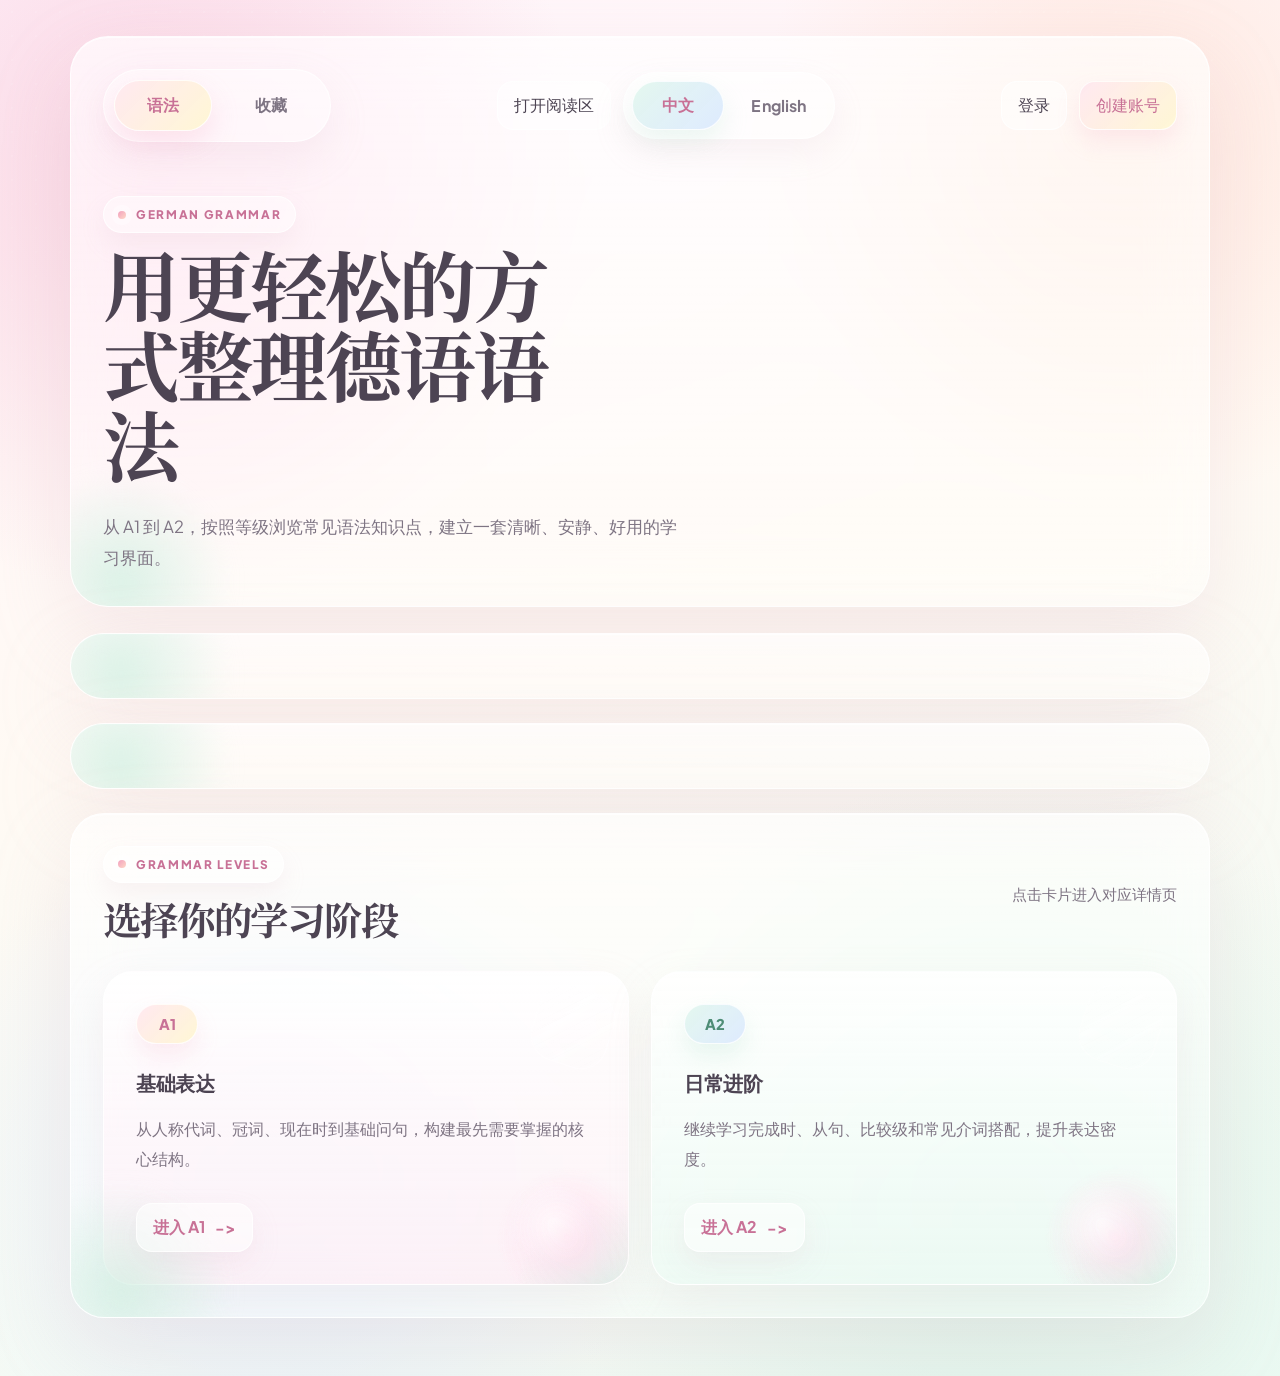
==== commit 72646d1a: "refactor: split grammar and reading modules" ====
--- a/index.html
+++ b/index.html
@@ -7,7 +7,7 @@
   <link rel="preconnect" href="https://fonts.googleapis.com">
   <link rel="preconnect" href="https://fonts.gstatic.com" crossorigin>
   <link href="https://fonts.googleapis.com/css2?family=Fraunces:opsz,wght@9..144,600;9..144,700&family=Noto+Serif+SC:wght@500;700&family=Plus+Jakarta+Sans:wght@400;500;700;800&display=swap" rel="stylesheet">
-  <link rel="stylesheet" href="styles.css">
+  <link rel="stylesheet" href="shared/common.css">
 </head>
 <body class="page-home">
   <div class="page-shell">
@@ -19,6 +19,7 @@
         </nav>
 
         <div class="hero-toolbar-actions">
+          <a class="ghost-button" href="reading/list.html?level=A1&part=reading">打开阅读区</a>
           <div class="lang-switch" aria-label="语言切换">
             <button class="lang-button" type="button" data-lang-option="zh">中文</button>
             <button class="lang-button" type="button" data-lang-option="en">English</button>
@@ -48,14 +49,14 @@
         </div>
 
         <div class="level-grid">
-          <a class="level-card" href="list.html?level=A1">
+          <a class="level-card" href="grammar/list.html?level=A1">
             <span class="level-badge">A1</span>
             <h3 id="home-a1-title">基础表达</h3>
             <p id="home-a1-text">从人称代词、冠词、现在时到基础问句，构建最先需要掌握的核心结构。</p>
             <span id="home-a1-link" class="card-link">进入 A1</span>
           </a>
 
-          <a class="level-card" href="list.html?level=A2">
+          <a class="level-card" href="grammar/list.html?level=A2">
             <span class="level-badge">A2</span>
             <h3 id="home-a2-title">日常进阶</h3>
             <p id="home-a2-text">继续学习完成时、从句、比较级和常见介词搭配，提升表达密度。</p>
@@ -74,19 +75,19 @@
         </div>
 
         <div class="favorite-grid">
-          <a class="favorite-card" href="detail.html?level=A1&topic=verben-1">
+          <a class="favorite-card" href="grammar/detail.html?level=A1&topic=verben-1">
             <span class="favorite-tag">A1</span>
             <h3 id="home-fav-1-title">动词现在时变位</h3>
             <p id="home-fav-1-text">掌握 ich / du / er-sie-es / wir / ihr / sie 的基础变化。</p>
             <span id="home-fav-1-link" class="card-link">继续复习</span>
           </a>
-          <a class="favorite-card" href="detail.html?level=A1&topic=pronomen-nomen-artikel">
+          <a class="favorite-card" href="grammar/detail.html?level=A1&topic=pronomen-nomen-artikel">
             <span class="favorite-tag">A1</span>
             <h3 id="home-fav-2-title">一般疑问句与 W-Fragen</h3>
             <p id="home-fav-2-text">常见问句词包括 wer、wie、wo、was，适合高频复习。</p>
             <span id="home-fav-2-link" class="card-link">继续复习</span>
           </a>
-          <a class="favorite-card" href="detail.html?level=A2&topic=subordinate-clauses">
+          <a class="favorite-card" href="grammar/detail.html?level=A2&topic=subordinate-clauses">
             <span class="favorite-tag">A2</span>
             <h3 id="home-fav-3-title">weil 与 dass 从句</h3>
             <p id="home-fav-3-text">注意连词引导从句时，变位动词通常置于句末。</p>
@@ -97,10 +98,17 @@
     </main>
   </div>
 
-  <script src="translations.js"></script>
-  <script src="grammar-data.js"></script>
-  <script src="a1-outline.js"></script>
-  <script src="script.js"></script>
-  <script src="progress.js"></script>
+  <script>
+    window.STUDY_ROUTE_CONFIG = {
+      homePath: "index.html",
+      listPath: "grammar/list.html",
+      detailPath: "grammar/detail.html"
+    };
+  </script>
+  <script src="shared/translations.js"></script>
+  <script src="grammar/grammar-data.js"></script>
+  <script src="grammar/a1-outline.js"></script>
+  <script src="shared/app-core.js"></script>
+  <script src="shared/progress.js"></script>
 </body>
 </html>
--- a/shared/common.css
+++ b/shared/common.css
@@ -0,0 +1,3623 @@
+﻿:root {
+  --bg-blush: #fff5fb;
+  --bg-cream: #fffaf4;
+  --bg-mint: #effbf5;
+  --bg-sky: #f2f7ff;
+  --glass: rgba(255, 255, 255, 0.48);
+  --glass-strong: rgba(255, 255, 255, 0.72);
+  --surface: linear-gradient(180deg, rgba(255, 255, 255, 0.7), rgba(255, 255, 255, 0.44));
+  --surface-strong: rgba(255, 255, 255, 0.76);
+  --line: rgba(255, 255, 255, 0.74);
+  --line-soft: rgba(146, 122, 136, 0.15);
+  --text-main: #4d4453;
+  --text-muted: #7e7483;
+  --text-primary: #4d4453;
+  --ink-strong: #4d4453;
+  --ink-soft: #7e7483;
+  --accent: #f29fbe;
+  --accent-deep: #c87196;
+  --accent-soft: #ffe3ef;
+  --accent-peach: #ffd9c7;
+  --accent-mint: #cfeee0;
+  --accent-butter: #fff1ba;
+  --accent-sky: #dbe8ff;
+  --shadow-lg: 0 30px 80px rgba(213, 177, 191, 0.22), inset 0 1px 0 rgba(255, 255, 255, 0.7);
+  --shadow-md: 0 18px 44px rgba(213, 177, 191, 0.18), inset 0 1px 0 rgba(255, 255, 255, 0.72);
+  --shadow-sm: 0 12px 28px rgba(213, 177, 191, 0.16);
+  --radius-xl: 38px;
+  --radius-lg: 30px;
+  --radius-md: 22px;
+}
+
+* {
+  box-sizing: border-box;
+}
+
+html {
+  scroll-behavior: smooth;
+}
+
+body {
+  margin: 0;
+  min-height: 100vh;
+  overflow-x: hidden;
+  color: var(--text-main);
+  font-family: "Plus Jakarta Sans", "Noto Sans SC", sans-serif;
+  background:
+    radial-gradient(circle at 12% 12%, rgba(242, 159, 190, 0.38), transparent 26%),
+    radial-gradient(circle at 88% 10%, rgba(255, 217, 199, 0.5), transparent 22%),
+    radial-gradient(circle at 78% 88%, rgba(207, 238, 224, 0.62), transparent 28%),
+    radial-gradient(circle at 22% 85%, rgba(219, 232, 255, 0.6), transparent 24%),
+    linear-gradient(165deg, var(--bg-blush), var(--bg-cream) 46%, var(--bg-mint));
+}
+
+body::before,
+body::after {
+  content: "";
+  position: fixed;
+  inset: 0;
+  pointer-events: none;
+}
+
+body::before {
+  background-image: radial-gradient(rgba(255, 255, 255, 0.82) 1.2px, transparent 1.2px);
+  background-size: 24px 24px;
+  opacity: 0.28;
+  mask-image: linear-gradient(to bottom, rgba(0, 0, 0, 0.55), transparent 82%);
+}
+
+body::after {
+  display: none;
+}
+
+a {
+  color: inherit;
+  text-decoration: none;
+}
+
+button,
+input {
+  font: inherit;
+}
+
+.page-shell {
+  width: min(1140px, calc(100% - 36px));
+  margin: 0 auto;
+  padding: 36px 0 58px;
+}
+
+.hero,
+.list-hero,
+.list-panel,
+.panel {
+  position: relative;
+  overflow: hidden;
+  border: 1px solid var(--line);
+  background: var(--surface);
+  backdrop-filter: blur(28px) saturate(155%);
+  -webkit-backdrop-filter: blur(28px) saturate(155%);
+  box-shadow: var(--shadow-lg);
+}
+
+.hero,
+.list-hero {
+  padding: 32px;
+  border-radius: var(--radius-xl);
+}
+
+.panel,
+.list-panel {
+  padding: 32px;
+  border-radius: calc(var(--radius-xl) - 4px);
+}
+
+.hero::before,
+.hero::after,
+.list-hero::before,
+.list-hero::after,
+.panel::before,
+.panel::after,
+.list-panel::before,
+.list-panel::after {
+  content: "";
+  position: absolute;
+  border-radius: 50%;
+  pointer-events: none;
+}
+
+.hero::before,
+.list-hero::before,
+.panel::before,
+.list-panel::before {
+  display: none;
+}
+
+.hero::after,
+.list-hero::after,
+.panel::after,
+.list-panel::after {
+  width: 240px;
+  height: 240px;
+  left: -70px;
+  bottom: -96px;
+  background: radial-gradient(circle, rgba(207, 238, 224, 0.74), transparent 65%);
+  filter: blur(10px);
+  animation: drift 16s ease-in-out infinite alternate-reverse;
+}
+
+.page-home .hero {
+  min-height: 396px;
+}
+
+.hero-toolbar,
+.list-toolbar,
+.detail-topbar {
+  position: relative;
+  z-index: 1;
+  display: flex;
+  align-items: center;
+  justify-content: space-between;
+  gap: 16px;
+  flex-wrap: wrap;
+}
+
+.hero-toolbar-actions {
+  display: inline-flex;
+  align-items: center;
+  justify-content: flex-end;
+  gap: 12px;
+  flex-wrap: wrap;
+  margin-left: auto;
+}
+
+.top-switch {
+  display: inline-flex;
+  gap: 10px;
+  padding: 10px;
+  border-radius: 999px;
+  background: rgba(255, 255, 255, 0.38);
+  border: 1px solid rgba(255, 255, 255, 0.76);
+  box-shadow: 0 16px 40px rgba(213, 177, 191, 0.16);
+}
+
+.lang-switch {
+  display: inline-flex;
+  gap: 8px;
+  padding: 8px;
+  border-radius: 999px;
+  background: rgba(255, 255, 255, 0.38);
+  border: 1px solid rgba(255, 255, 255, 0.76);
+  box-shadow: 0 14px 32px rgba(213, 177, 191, 0.14);
+}
+
+.switch-button {
+  min-width: 98px;
+  border: 1px solid transparent;
+  padding: 13px 22px;
+  border-radius: 999px;
+  background: transparent;
+  color: var(--text-muted);
+  font: inherit;
+  font-weight: 700;
+  letter-spacing: 0.01em;
+  cursor: pointer;
+  transition: transform 200ms ease, background-color 200ms ease, color 200ms ease, box-shadow 200ms ease;
+}
+
+.switch-button:hover {
+  transform: translateY(-1px);
+  background: rgba(255, 255, 255, 0.45);
+  color: var(--text-main);
+}
+
+.switch-button.is-active {
+  color: var(--accent-deep);
+  border-color: rgba(255, 255, 255, 0.8);
+  background: linear-gradient(135deg, rgba(255, 232, 240, 0.98), rgba(255, 247, 211, 0.96));
+  box-shadow: 0 12px 28px rgba(242, 159, 190, 0.24);
+}
+
+.lang-button {
+  min-width: 92px;
+  border: 1px solid transparent;
+  padding: 12px 18px;
+  border-radius: 999px;
+  background: transparent;
+  color: var(--text-muted);
+  font: inherit;
+  font-weight: 700;
+  letter-spacing: 0.01em;
+  cursor: pointer;
+  transition: transform 200ms ease, background-color 200ms ease, color 200ms ease, box-shadow 200ms ease;
+}
+
+.lang-button:hover {
+  transform: translateY(-1px);
+  background: rgba(255, 255, 255, 0.45);
+  color: var(--text-main);
+}
+
+.lang-button.is-active {
+  color: var(--accent-deep);
+  border-color: rgba(255, 255, 255, 0.8);
+  background: linear-gradient(135deg, rgba(227, 247, 238, 0.98), rgba(221, 234, 255, 0.96));
+  box-shadow: 0 12px 26px rgba(159, 217, 194, 0.2);
+}
+
+.hero-copy,
+.list-hero-copy {
+  position: relative;
+  z-index: 1;
+  margin-top: 54px;
+  max-width: 680px;
+}
+
+.eyebrow,
+.section-kicker {
+  display: inline-flex;
+  align-items: center;
+  gap: 10px;
+  margin: 0 0 16px;
+  padding: 10px 14px;
+  border-radius: 999px;
+  border: 1px solid rgba(255, 255, 255, 0.8);
+  background: rgba(255, 255, 255, 0.42);
+  box-shadow: 0 12px 24px rgba(213, 177, 191, 0.14);
+  letter-spacing: 0.14em;
+  text-transform: uppercase;
+  font-size: 0.74rem;
+  font-weight: 800;
+  color: var(--accent-deep);
+}
+
+.eyebrow::before,
+.section-kicker::before {
+  content: "";
+  width: 8px;
+  height: 8px;
+  border-radius: 50%;
+  background: linear-gradient(135deg, var(--accent), var(--accent-peach));
+  box-shadow: 0 0 0 6px rgba(255, 255, 255, 0.35);
+}
+
+h1,
+h2,
+h3 {
+  margin: 0;
+}
+
+h1,
+h2 {
+  font-family: "Fraunces", "Noto Serif SC", serif;
+}
+
+h1 {
+  max-width: 10ch;
+  font-size: clamp(2.7rem, 6vw, 5rem);
+  line-height: 1.04;
+  letter-spacing: -0.04em;
+}
+
+h2 {
+  font-size: clamp(1.7rem, 3vw, 2.4rem);
+  line-height: 1.15;
+  letter-spacing: -0.03em;
+}
+
+h3 {
+  font-size: 1.28rem;
+  font-weight: 700;
+  letter-spacing: -0.02em;
+}
+
+.hero-text,
+.section-note,
+.level-card p,
+.favorite-card p,
+.grammar-card p,
+.back-link {
+  color: var(--text-muted);
+}
+
+.hero-text {
+  margin: 22px 0 0;
+  max-width: 580px;
+  font-size: 1.04rem;
+  line-height: 1.9;
+}
+
+.content-stack {
+  margin-top: 26px;
+}
+
+.home-publish-panel {
+  margin-bottom: 24px;
+}
+
+.home-api-config-panel {
+  margin-bottom: 24px;
+}
+
+.home-publish-panel.is-minimal {
+  padding: 18px 22px;
+}
+
+.home-publish-head {
+  align-items: flex-start;
+}
+
+.home-publish-actions,
+.home-publish-metrics {
+  position: relative;
+  z-index: 1;
+  display: flex;
+  flex-wrap: wrap;
+  gap: 12px;
+}
+
+.home-publish-metrics {
+  margin-top: 22px;
+}
+
+.home-publish-metric {
+  min-width: 148px;
+  padding: 18px 20px;
+  border-radius: 22px;
+  border: 1px solid rgba(255, 255, 255, 0.78);
+  background: rgba(255, 255, 255, 0.52);
+  box-shadow: inset 0 1px 0 rgba(255, 255, 255, 0.85);
+}
+
+.home-publish-metric strong {
+  display: block;
+  margin-bottom: 8px;
+  font-size: 1.8rem;
+  line-height: 1;
+  color: var(--text-main);
+}
+
+.home-publish-metric span,
+.home-publish-empty {
+  color: var(--text-muted);
+}
+
+.home-publish-panel.is-minimal .home-publish-actions {
+  justify-content: flex-start;
+}
+
+.home-publish-panel.is-minimal .local-editor-feedback {
+  margin-top: 12px;
+}
+
+.home-api-panel-note {
+  max-width: 680px;
+}
+
+.home-api-form-grid {
+  position: relative;
+  z-index: 1;
+  display: grid;
+  grid-template-columns: repeat(auto-fit, minmax(220px, 1fr));
+  gap: 16px;
+  margin-bottom: 18px;
+}
+
+.local-settings-field {
+  display: grid;
+  gap: 8px;
+}
+
+.local-settings-field span {
+  font-size: 0.88rem;
+  font-weight: 700;
+  letter-spacing: 0.04em;
+  color: var(--text-muted);
+}
+
+.local-settings-input {
+  width: 100%;
+  min-height: 52px;
+  padding: 14px 16px;
+  border-radius: 20px;
+  border: 1px solid rgba(95, 81, 111, 0.16);
+  background: rgba(255, 255, 255, 0.92);
+  color: var(--text-primary);
+  font: inherit;
+  box-shadow: inset 0 1px 0 rgba(255, 255, 255, 0.65);
+}
+
+.local-settings-input:focus {
+  outline: none;
+  border-color: rgba(222, 134, 170, 0.55);
+  box-shadow: 0 0 0 4px rgba(238, 196, 210, 0.28);
+}
+
+.study-memory {
+  display: grid;
+  gap: 18px;
+  margin-bottom: 28px;
+}
+
+.resume-banner,
+.progress-card {
+  position: relative;
+  overflow: hidden;
+  border-radius: var(--radius-lg);
+  border: 1px solid rgba(255, 255, 255, 0.82);
+  background: linear-gradient(180deg, rgba(255, 255, 255, 0.82), rgba(255, 255, 255, 0.54));
+  box-shadow: var(--shadow-md);
+}
+
+.resume-banner {
+  display: flex;
+  align-items: end;
+  justify-content: space-between;
+  gap: 18px;
+  padding: 24px 26px;
+}
+
+.resume-copy {
+  flex: 1;
+}
+
+.resume-copy .section-kicker {
+  margin-bottom: 14px;
+}
+
+.resume-heading {
+  display: flex;
+  align-items: start;
+  justify-content: space-between;
+  gap: 16px;
+}
+
+.resume-title {
+  position: relative;
+  z-index: 1;
+}
+
+.resume-text {
+  position: relative;
+  z-index: 1;
+  margin: 12px 0 0;
+  max-width: 52ch;
+  color: var(--text-muted);
+  line-height: 1.8;
+}
+
+.progress-overview {
+  display: grid;
+  grid-template-columns: repeat(3, minmax(0, 1fr));
+  gap: 18px;
+}
+
+.progress-card {
+  padding: 22px 20px;
+  text-align: center;
+}
+
+.progress-card strong {
+  display: block;
+  font-family: "Fraunces", "Noto Serif SC", serif;
+  font-size: 2rem;
+  line-height: 1;
+}
+
+.progress-card span {
+  display: block;
+  margin-top: 8px;
+  color: var(--text-muted);
+}
+
+.panel {
+  display: none;
+}
+
+.panel.is-visible {
+  display: block;
+  animation: riseIn 520ms ease both;
+}
+
+.panel-header {
+  display: flex;
+  align-items: center;
+  justify-content: space-between;
+  gap: 18px;
+  margin-bottom: 28px;
+}
+
+.section-note {
+  max-width: 240px;
+  margin: 0;
+  font-size: 0.96rem;
+  line-height: 1.7;
+}
+
+.level-grid,
+.favorite-grid,
+.grammar-list {
+  display: grid;
+  gap: 22px;
+}
+
+.level-grid {
+  grid-template-columns: repeat(2, minmax(0, 1fr));
+}
+
+.favorite-grid {
+  grid-template-columns: repeat(3, minmax(0, 1fr));
+}
+
+.level-card,
+.favorite-card,
+.grammar-card {
+  position: relative;
+  overflow: hidden;
+  border-radius: var(--radius-lg);
+  border: 1px solid rgba(255, 255, 255, 0.82);
+  background: linear-gradient(180deg, rgba(255, 255, 255, 0.82), rgba(255, 255, 255, 0.5));
+  box-shadow: var(--shadow-md);
+}
+
+.level-card::before,
+.favorite-card::before,
+.grammar-card::before {
+  content: "";
+  position: absolute;
+  inset: auto -46px -64px auto;
+  width: 184px;
+  height: 184px;
+  border-radius: 50%;
+  background:
+    radial-gradient(circle at 34% 32%, rgba(255, 255, 255, 0.72), transparent 24%),
+    radial-gradient(circle at 42% 40%, rgba(255, 221, 237, 0.88), transparent 46%),
+    radial-gradient(circle at 62% 70%, rgba(207, 238, 224, 0.74), transparent 52%);
+  opacity: 0.95;
+}
+
+.level-card::after,
+.favorite-card::after,
+.grammar-card::after {
+  content: "";
+  position: absolute;
+  top: 16px;
+  right: 16px;
+  width: 76px;
+  height: 76px;
+  border-radius: 26px;
+  border: 1px solid rgba(255, 255, 255, 0.54);
+  background: linear-gradient(135deg, rgba(255, 255, 255, 0.4), rgba(255, 255, 255, 0.04));
+  transform: rotate(18deg);
+  opacity: 0.58;
+}
+
+.level-card:nth-child(1),
+.favorite-card:nth-child(1),
+.grammar-card:nth-child(3n + 1) {
+  background: linear-gradient(180deg, rgba(255, 255, 255, 0.84), rgba(255, 236, 244, 0.7));
+}
+
+.level-card:nth-child(2),
+.favorite-card:nth-child(2),
+.grammar-card:nth-child(3n + 2) {
+  background: linear-gradient(180deg, rgba(255, 255, 255, 0.84), rgba(236, 249, 243, 0.74));
+}
+
+.favorite-card:nth-child(3),
+.grammar-card:nth-child(3n) {
+  background: linear-gradient(180deg, rgba(255, 255, 255, 0.84), rgba(255, 244, 218, 0.72));
+}
+
+.level-card {
+  min-height: 314px;
+  padding: 32px;
+  display: flex;
+  flex-direction: column;
+  justify-content: space-between;
+  transition: transform 240ms ease, box-shadow 240ms ease, border-color 240ms ease;
+}
+
+.level-card:hover,
+.favorite-card:hover,
+.grammar-card:hover {
+  transform: translateY(-8px);
+  border-color: rgba(255, 255, 255, 0.95);
+  box-shadow: 0 24px 60px rgba(213, 177, 191, 0.24), inset 0 1px 0 rgba(255, 255, 255, 0.76);
+}
+
+.level-badge,
+.favorite-tag,
+.grammar-card-tag {
+  position: relative;
+  z-index: 1;
+  display: inline-flex;
+  align-items: center;
+  justify-content: center;
+  min-width: 62px;
+  width: fit-content;
+  padding: 10px 16px;
+  border-radius: 999px;
+  border: 1px solid rgba(255, 255, 255, 0.78);
+  background: linear-gradient(135deg, rgba(255, 232, 240, 0.98), rgba(255, 247, 211, 0.96));
+  box-shadow: 0 12px 22px rgba(242, 159, 190, 0.18);
+  color: var(--accent-deep);
+  font-size: 0.92rem;
+  font-weight: 800;
+}
+
+.level-card:nth-child(2) .level-badge,
+.favorite-card:nth-child(2) .favorite-tag {
+  background: linear-gradient(135deg, rgba(227, 247, 238, 0.98), rgba(221, 234, 255, 0.96));
+  box-shadow: 0 12px 22px rgba(159, 217, 194, 0.2);
+  color: #4e8d76;
+}
+
+.favorite-card:nth-child(3) .favorite-tag {
+  background: linear-gradient(135deg, rgba(255, 244, 218, 0.98), rgba(255, 232, 208, 0.96));
+  box-shadow: 0 12px 22px rgba(255, 217, 199, 0.22);
+  color: #ad7b5a;
+}
+
+.level-card h3,
+.favorite-card h3,
+.grammar-card h3 {
+  position: relative;
+  z-index: 1;
+  margin-top: 24px;
+}
+
+.level-card p,
+.favorite-card p,
+.grammar-card p {
+  position: relative;
+  z-index: 1;
+  margin: 14px 0 0;
+  line-height: 1.82;
+}
+
+.card-link {
+  position: relative;
+  z-index: 1;
+  display: inline-flex;
+  align-items: center;
+  gap: 10px;
+  width: fit-content;
+  margin-top: 28px;
+  padding: 12px 16px;
+  border-radius: 16px;
+  background: rgba(255, 255, 255, 0.5);
+  border: 1px solid rgba(255, 255, 255, 0.78);
+  box-shadow: var(--shadow-sm);
+  color: var(--accent-deep);
+  font-weight: 700;
+}
+
+.card-link::after {
+  content: "->";
+}
+
+.favorite-card {
+  min-height: 224px;
+  padding: 26px;
+}
+
+.favorite-card,
+.grammar-card {
+  display: block;
+}
+
+.grammar-card-link,
+.favorite-card {
+  display: flex;
+  flex-direction: column;
+}
+
+.card-link-inline {
+  margin-top: 22px;
+}
+
+.list-hero {
+  display: flex;
+  flex-direction: column;
+  gap: 24px;
+}
+
+.back-link {
+  display: inline-flex;
+  width: fit-content;
+  padding: 12px 18px;
+  border-radius: 999px;
+  border: 1px solid rgba(255, 255, 255, 0.8);
+  background: rgba(255, 255, 255, 0.42);
+  box-shadow: 0 14px 28px rgba(213, 177, 191, 0.12);
+  transition: transform 180ms ease, color 180ms ease, background-color 180ms ease;
+}
+
+.back-link:hover {
+  transform: translateX(-2px);
+  background: rgba(255, 255, 255, 0.58);
+  color: var(--text-main);
+}
+
+.list-panel {
+  margin-top: 26px;
+}
+
+.list-part-switch {
+  margin: -8px 0 22px;
+  position: relative;
+  z-index: 1;
+}
+
+.list-part-tabs {
+  display: inline-flex;
+  flex-wrap: wrap;
+  gap: 10px;
+  padding: 10px;
+  border-radius: 999px;
+  border: 1px solid rgba(255, 255, 255, 0.82);
+  background: rgba(255, 255, 255, 0.42);
+  box-shadow: 0 16px 34px rgba(213, 177, 191, 0.14);
+}
+
+.list-part-button {
+  min-width: 108px;
+  border: 1px solid transparent;
+  padding: 12px 18px;
+  border-radius: 999px;
+  background: transparent;
+  color: var(--text-muted);
+  font-weight: 700;
+  cursor: pointer;
+  transition: transform 180ms ease, background-color 180ms ease, color 180ms ease, box-shadow 180ms ease;
+}
+
+.list-part-button:hover {
+  transform: translateY(-1px);
+  background: rgba(255, 255, 255, 0.48);
+  color: var(--text-main);
+}
+
+.list-part-button.is-active {
+  color: var(--accent-deep);
+  border-color: rgba(255, 255, 255, 0.86);
+  background: linear-gradient(135deg, rgba(255, 232, 240, 0.98), rgba(255, 247, 211, 0.96));
+  box-shadow: 0 12px 24px rgba(242, 159, 190, 0.22);
+}
+
+.list-part-placeholder {
+  margin-bottom: 22px;
+}
+
+.list-placeholder-card {
+  position: relative;
+  overflow: hidden;
+  border-radius: var(--radius-lg);
+  border: 1px solid rgba(255, 255, 255, 0.82);
+  background: linear-gradient(180deg, rgba(255, 255, 255, 0.84), rgba(236, 249, 243, 0.74));
+  box-shadow: var(--shadow-md);
+  padding: 28px;
+}
+
+.list-placeholder-card::after {
+  content: "";
+  position: absolute;
+  width: 180px;
+  height: 180px;
+  right: -44px;
+  bottom: -56px;
+  border-radius: 50%;
+  background: radial-gradient(circle, rgba(219, 232, 255, 0.72), transparent 66%);
+}
+
+.list-placeholder-tag {
+  position: relative;
+  z-index: 1;
+  display: inline-flex;
+  align-items: center;
+  justify-content: center;
+  width: fit-content;
+  margin-bottom: 18px;
+  padding: 10px 14px;
+  border-radius: 999px;
+  border: 1px solid rgba(255, 255, 255, 0.78);
+  background: linear-gradient(135deg, rgba(227, 247, 238, 0.98), rgba(221, 234, 255, 0.96));
+  color: #4e8d76;
+  font-size: 0.86rem;
+  font-weight: 800;
+  letter-spacing: 0.04em;
+}
+
+.list-placeholder-card h3 {
+  position: relative;
+  z-index: 1;
+}
+
+.list-placeholder-card p {
+  position: relative;
+  z-index: 1;
+  margin: 14px 0 0;
+  max-width: 62ch;
+  line-height: 1.82;
+  color: var(--text-muted);
+}
+
+.grammar-list {
+  grid-template-columns: repeat(2, minmax(0, 1fr));
+}
+
+.grammar-card {
+  min-height: 240px;
+  padding: 26px;
+  animation: riseIn 520ms ease both;
+}
+
+.grammar-card-header {
+  position: relative;
+  z-index: 1;
+  display: flex;
+  align-items: start;
+  justify-content: space-between;
+  gap: 16px;
+}
+
+.grammar-card-meta {
+  position: relative;
+  z-index: 1;
+  display: inline-flex;
+  align-items: center;
+  padding: 8px 12px;
+  border-radius: 999px;
+  border: 1px solid rgba(255, 255, 255, 0.78);
+  background: rgba(255, 255, 255, 0.48);
+  font-size: 0.88rem;
+  color: var(--text-muted);
+  font-weight: 700;
+}
+
+.grammar-keywords {
+  position: relative;
+  z-index: 1;
+  display: flex;
+  flex-wrap: wrap;
+  gap: 10px;
+  margin-top: 20px;
+}
+
+.grammar-keywords span {
+  padding: 8px 12px;
+  border-radius: 999px;
+  border: 1px solid rgba(255, 255, 255, 0.72);
+  background: rgba(255, 255, 255, 0.52);
+  color: var(--text-main);
+  font-size: 0.84rem;
+  box-shadow: inset 0 1px 0 rgba(255, 255, 255, 0.7);
+}
+
+.grammar-progress {
+  position: relative;
+  z-index: 1;
+  display: flex;
+  flex-wrap: wrap;
+  gap: 10px;
+  margin-top: 18px;
+}
+
+.progress-badge,
+.progress-note {
+  display: inline-flex;
+  align-items: center;
+  width: fit-content;
+  border-radius: 999px;
+  border: 1px solid rgba(255, 255, 255, 0.78);
+}
+
+.progress-badge {
+  padding: 8px 12px;
+  font-size: 0.82rem;
+  font-weight: 800;
+  color: var(--text-main);
+  background: rgba(255, 255, 255, 0.65);
+  box-shadow: inset 0 1px 0 rgba(255, 255, 255, 0.74);
+}
+
+.progress-note {
+  padding: 8px 14px;
+  color: var(--text-muted);
+  background: rgba(255, 255, 255, 0.48);
+  font-size: 0.84rem;
+}
+
+.progress-badge.is-new {
+  color: #8a7e8c;
+  background: linear-gradient(135deg, rgba(248, 244, 248, 0.96), rgba(240, 236, 244, 0.94));
+}
+
+.progress-badge.is-studied {
+  color: #ad7b5a;
+  background: linear-gradient(135deg, rgba(255, 244, 218, 0.98), rgba(255, 232, 208, 0.96));
+}
+
+.progress-badge.is-in-progress {
+  color: #4e8d76;
+  background: linear-gradient(135deg, rgba(227, 247, 238, 0.98), rgba(221, 234, 255, 0.96));
+}
+
+.progress-badge.is-completed {
+  color: var(--accent-deep);
+  background: linear-gradient(135deg, rgba(255, 232, 240, 0.98), rgba(255, 247, 211, 0.96));
+}
+
+.detail-hero {
+  gap: 28px;
+}
+
+.detail-hero-compact {
+  gap: 0;
+  padding-top: 20px;
+  padding-bottom: 20px;
+}
+
+.detail-topbar-main {
+  display: flex;
+  align-items: center;
+  gap: 16px;
+  flex-wrap: wrap;
+}
+
+.detail-breadcrumb {
+  display: inline-flex;
+  align-items: center;
+  margin: 0;
+  padding: 12px 18px;
+  border-radius: 999px;
+  border: 1px solid rgba(255, 255, 255, 0.78);
+  background: rgba(255, 255, 255, 0.4);
+  color: var(--text-muted);
+  box-shadow: 0 12px 26px rgba(213, 177, 191, 0.12);
+  text-decoration: none;
+  transition: transform 180ms ease, box-shadow 180ms ease, color 180ms ease;
+}
+
+.detail-breadcrumb:hover {
+  transform: translateY(-1px);
+  color: var(--text-main);
+  box-shadow: 0 16px 30px rgba(213, 177, 191, 0.16);
+}
+
+.detail-hero-copy {
+  margin-top: 0;
+  display: grid;
+  justify-items: start;
+}
+
+.detail-hero-meta {
+  display: flex;
+  align-items: center;
+  flex-wrap: wrap;
+  gap: 12px;
+  margin-bottom: 18px;
+}
+
+.page-detail .detail-hero-copy > .eyebrow,
+.page-detail .detail-hero-copy > .detail-hero-meta,
+.page-detail .detail-main > section:not(.detail-local-editor) > .detail-panel-header .section-kicker,
+.page-detail #detail-practice-note {
+  display: none !important;
+}
+
+.page-detail.detail-reading-mode .detail-hero::after,
+.page-detail.detail-reading-mode .detail-panel::before,
+.page-detail.detail-reading-mode .example-card::before,
+.page-detail.detail-reading-mode .exercise-card::before {
+  display: none;
+}
+
+.page-detail.detail-reading-mode .detail-main {
+  gap: 16px;
+  margin-top: 16px;
+}
+
+.page-detail.detail-reading-mode .detail-panel,
+.page-detail.detail-reading-mode .detail-panel-wide,
+.page-detail.detail-reading-mode .example-card,
+.page-detail.detail-reading-mode .exercise-card {
+  border-radius: 16px;
+  border: 1px solid rgba(217, 205, 215, 0.92);
+  background: #ffffff;
+  box-shadow: none;
+}
+
+.page-detail.detail-reading-mode .detail-panel,
+.page-detail.detail-reading-mode .detail-panel-wide,
+.page-detail.detail-reading-mode .example-card,
+.page-detail.detail-reading-mode .exercise-card {
+  padding: 20px 22px;
+}
+
+.page-detail.detail-reading-mode .detail-panel-header h2 {
+  font-family: "Plus Jakarta Sans", "Noto Sans SC", sans-serif;
+  font-weight: 800;
+  font-size: 1.22rem;
+  letter-spacing: 0;
+}
+
+.page-detail.detail-reading-mode #detail-practice-note:not([hidden]) {
+  display: block !important;
+  max-width: none;
+}
+
+.page-detail.detail-reading-mode .detail-hero-copy,
+.page-detail.detail-reading-mode .detail-stats,
+.page-detail.detail-reading-mode #detail-guide-grid {
+  display: none !important;
+}
+
+.page-detail.detail-reading-mode .detail-hero {
+  padding-top: 20px;
+  padding-bottom: 14px;
+}
+
+.page-detail.detail-reading-mode .detail-panel-wide.reading-practice-shell {
+  border: none;
+  background: transparent;
+  box-shadow: none;
+  padding: 8px 0 0;
+}
+
+.page-detail.detail-reading-mode .detail-panel-wide.reading-practice-shell .detail-panel-header,
+.page-detail.detail-reading-mode .detail-panel-wide.reading-practice-shell .reading-flow-list {
+  width: min(100%, 1100px);
+  margin-inline: auto;
+}
+
+.page-detail.detail-reading-mode .reading-flow-list {
+  display: grid;
+  grid-template-columns: 1fr;
+  gap: 18px;
+}
+
+.page-detail.detail-reading-mode .reading-flow-block {
+  display: grid;
+  grid-template-columns: 1fr;
+  gap: 18px;
+  align-items: start;
+}
+
+.reading-text-card {
+  border-radius: 16px;
+  border: none;
+  background: rgba(255, 255, 255, 0.76);
+  box-shadow: 0 10px 24px rgba(213, 177, 191, 0.08);
+  padding: 22px 24px;
+  width: min(100%, 980px);
+  margin-inline: auto;
+}
+
+.reading-text-head {
+  display: flex;
+  align-items: center;
+  justify-content: space-between;
+  gap: 12px;
+  margin-bottom: 14px;
+}
+
+.reading-text-title {
+  margin: 0;
+  font-family: "Fraunces", "Noto Serif SC", serif;
+  font-size: clamp(1.55rem, 2vw, 1.95rem);
+  line-height: 1.08;
+  color: var(--text-main);
+}
+
+.reading-text-body {
+  margin: 0;
+  white-space: normal;
+  line-height: 1.85;
+  font-size: 1.03rem;
+  color: var(--text-main);
+  max-width: 74ch;
+}
+
+.reading-text-body p {
+  margin: 0 0 14px;
+}
+
+.reading-text-body p:last-child {
+  margin-bottom: 0;
+}
+
+.page-detail.detail-reading-mode .reading-question-list {
+  display: grid;
+  grid-template-columns: repeat(2, minmax(0, 1fr));
+  gap: 14px;
+  width: min(100%, 980px);
+  margin-inline: auto;
+}
+
+.reading-example-list {
+  display: grid;
+  gap: 14px;
+}
+
+.reading-example-list .example-card-head {
+  display: none;
+}
+
+.reading-example-list .example-de {
+  margin: 0;
+  white-space: pre-line;
+  line-height: 1.95;
+  font-size: 1.02rem;
+  color: var(--text-main);
+}
+
+.reading-practice-list {
+  gap: 14px;
+}
+
+.page-detail.detail-reading-mode .reading-practice-list .exercise-card h3 {
+  line-height: 1.8;
+}
+
+.page-detail.detail-reading-mode .reading-practice-list .option-button {
+  border-color: rgba(214, 188, 201, 0.88);
+  background: #fff;
+  box-shadow: none;
+}
+
+@media (max-width: 1080px) {
+  .page-detail.detail-reading-mode .reading-flow-block {
+    grid-template-columns: 1fr;
+  }
+
+  .page-detail.detail-reading-mode .reading-text-card {
+    padding: 20px 20px;
+  }
+
+  .page-detail.detail-reading-mode .reading-question-list {
+    grid-template-columns: 1fr;
+  }
+}
+
+.detail-stats {
+  position: relative;
+  z-index: 1;
+  display: inline-flex;
+  margin-top: 24px;
+}
+
+.mini-stat,
+.detail-panel,
+.example-card,
+.exercise-card {
+  position: relative;
+  overflow: hidden;
+  border-radius: 26px;
+  border: 1px solid rgba(255, 255, 255, 0.82);
+  background: linear-gradient(180deg, rgba(255, 255, 255, 0.8), rgba(255, 255, 255, 0.52));
+  box-shadow: var(--shadow-md);
+}
+
+.mini-stat {
+  display: inline-flex;
+  align-items: baseline;
+  gap: 14px;
+  padding: 14px 18px;
+  text-align: left;
+  border-radius: 22px;
+  background: linear-gradient(135deg, rgba(255, 255, 255, 0.88), rgba(255, 248, 251, 0.68));
+  box-shadow: 0 16px 34px rgba(213, 177, 191, 0.14);
+}
+
+.mini-stat strong {
+  display: inline-block;
+  font-family: "Fraunces", "Noto Serif SC", serif;
+  font-size: clamp(1.6rem, 2vw, 1.95rem);
+  line-height: 0.95;
+}
+
+.mini-stat span {
+  display: inline-block;
+  margin-top: 0;
+  color: var(--text-muted);
+  font-size: 0.92rem;
+  font-weight: 700;
+  letter-spacing: 0.06em;
+}
+
+.detail-stats .mini-stat::before {
+  inset: auto -20px -34px auto;
+  width: 104px;
+  height: 104px;
+  opacity: 0.68;
+}
+
+.detail-main {
+  margin-top: 26px;
+  display: grid;
+  gap: 26px;
+}
+
+.detail-grid {
+  display: grid;
+  grid-template-columns: minmax(0, 1.15fr) minmax(320px, 0.85fr);
+  gap: 22px;
+}
+
+.detail-grid-single {
+  grid-template-columns: minmax(0, 1fr);
+}
+
+.detail-panel {
+  padding: 30px;
+}
+
+.detail-panel::before,
+.example-card::before,
+.exercise-card::before,
+.mini-stat::before {
+  content: "";
+  position: absolute;
+  inset: auto -38px -58px auto;
+  width: 160px;
+  height: 160px;
+  border-radius: 50%;
+  background:
+    radial-gradient(circle at 35% 35%, rgba(255, 255, 255, 0.76), transparent 24%),
+    radial-gradient(circle at 42% 40%, rgba(255, 221, 237, 0.84), transparent 46%),
+    radial-gradient(circle at 62% 70%, rgba(207, 238, 224, 0.66), transparent 52%);
+  opacity: 0.88;
+  pointer-events: none;
+}
+
+.detail-panel-header {
+  margin-bottom: 20px;
+}
+
+.detail-body {
+  position: relative;
+  z-index: 1;
+  margin: 0;
+  color: var(--text-muted);
+  line-height: 1.9;
+  white-space: pre-line;
+}
+
+.focus-list {
+  position: relative;
+  z-index: 1;
+  list-style: none;
+  padding: 0;
+  margin: 24px 0 0;
+  display: grid;
+  gap: 14px;
+}
+
+.focus-list li {
+  display: flex;
+  gap: 12px;
+  padding: 14px 16px;
+  border-radius: 18px;
+  background: rgba(255, 255, 255, 0.42);
+  border: 1px solid rgba(255, 255, 255, 0.78);
+  color: var(--text-main);
+  line-height: 1.75;
+}
+
+.focus-list li::before {
+  content: "";
+  flex: 0 0 10px;
+  width: 10px;
+  height: 10px;
+  margin-top: 10px;
+  border-radius: 50%;
+  background: linear-gradient(135deg, var(--accent), var(--accent-peach));
+  box-shadow: 0 0 0 6px rgba(255, 255, 255, 0.35);
+}
+
+.tip-tags {
+  position: relative;
+  z-index: 1;
+  display: flex;
+  flex-wrap: wrap;
+  gap: 10px;
+  margin-top: 22px;
+}
+
+.tip-tags span,
+.example-index,
+.exercise-index,
+.exercise-type {
+  display: inline-flex;
+  align-items: center;
+  justify-content: center;
+  width: fit-content;
+  padding: 8px 12px;
+  border-radius: 999px;
+  border: 1px solid rgba(255, 255, 255, 0.78);
+  background: rgba(255, 255, 255, 0.52);
+  color: var(--text-muted);
+  font-size: 0.82rem;
+  font-weight: 700;
+}
+
+.detail-panel-wide {
+  padding: 30px;
+}
+
+.detail-local-editor {
+  display: grid;
+  gap: 22px;
+}
+
+.local-editor-head {
+  display: flex;
+  align-items: flex-start;
+  justify-content: space-between;
+  gap: 16px;
+  flex-wrap: wrap;
+}
+
+.local-editor-note {
+  margin: -6px 0 0;
+}
+
+.local-editor-help {
+  margin-top: -14px;
+}
+
+.local-editor-actions {
+  position: relative;
+  z-index: 1;
+  display: flex;
+  flex-wrap: wrap;
+  gap: 12px;
+}
+
+.local-editor-publish-button {
+  border-color: rgba(210, 126, 145, 0.32);
+  color: var(--accent-deep);
+}
+
+.local-editor-feedback {
+  position: relative;
+  z-index: 1;
+  margin: -8px 0 0;
+  padding: 12px 16px;
+  border-radius: 18px;
+  font-weight: 700;
+}
+
+.local-editor-feedback-info {
+  background: rgba(248, 236, 213, 0.74);
+  color: #875f1b;
+}
+
+.local-editor-feedback-success {
+  background: rgba(224, 243, 233, 0.82);
+  color: #1f7d4c;
+}
+
+.local-editor-feedback-error {
+  background: rgba(248, 225, 229, 0.82);
+  color: #9f3450;
+}
+
+.local-editor-grid,
+.local-editor-subgroup {
+  position: relative;
+  z-index: 1;
+  display: grid;
+  gap: 16px;
+}
+
+.local-editor-preview-stack {
+  position: relative;
+  z-index: 1;
+  display: grid;
+  gap: 22px;
+}
+
+.local-editor-inline-grid {
+  position: relative;
+  z-index: 1;
+  display: grid;
+  grid-template-columns: repeat(2, minmax(0, 1fr));
+  gap: 16px;
+}
+
+.local-editor-preview-panel {
+  display: grid;
+  gap: 18px;
+}
+
+.local-editor-card {
+  position: relative;
+  z-index: 1;
+  display: grid;
+  gap: 14px;
+  padding: 18px;
+  border-radius: 22px;
+  border: 1px solid rgba(255, 255, 255, 0.82);
+  background: rgba(255, 255, 255, 0.52);
+  box-shadow: 0 18px 40px rgba(160, 124, 111, 0.08);
+}
+
+.local-editor-card-head {
+  display: flex;
+  align-items: start;
+  justify-content: space-between;
+  gap: 16px;
+}
+
+.local-editor-card-head span {
+  font-weight: 700;
+  letter-spacing: 0.03em;
+  color: var(--text-main);
+}
+
+.inline-ui-editor {
+  display: grid;
+  gap: 16px;
+  padding: 18px;
+  border-radius: 24px;
+  border: 1px solid rgba(255, 255, 255, 0.82);
+  background: rgba(255, 255, 255, 0.72);
+  box-shadow: 0 18px 40px rgba(160, 124, 111, 0.08);
+}
+
+.inline-ui-editor-head {
+  display: flex;
+  align-items: center;
+  justify-content: space-between;
+  gap: 12px;
+}
+
+.inline-ui-editor-head strong {
+  font-size: 1rem;
+  color: var(--text-main);
+}
+
+.inline-ui-editor-head span {
+  color: var(--text-muted);
+  font-size: 0.82rem;
+}
+
+.inline-ui-editor-group {
+  display: grid;
+  gap: 12px;
+}
+
+.inline-ui-editor-group p {
+  margin: 0;
+  font-weight: 800;
+  color: var(--text-main);
+}
+
+.inline-ui-check-grid,
+.inline-ui-field-grid {
+  display: grid;
+  gap: 12px;
+  grid-template-columns: repeat(2, minmax(0, 1fr));
+}
+
+.inline-ui-check {
+  display: flex;
+  align-items: center;
+  gap: 10px;
+  min-height: 48px;
+  padding: 12px 14px;
+  border-radius: 18px;
+  background: rgba(255, 249, 251, 0.88);
+  border: 1px solid rgba(236, 208, 219, 0.72);
+}
+
+.inline-ui-check input {
+  width: 18px;
+  height: 18px;
+}
+
+.inline-ui-check span {
+  color: var(--text-main);
+  font-weight: 700;
+}
+
+.inline-ui-field input {
+  min-height: 48px;
+  padding: 12px 14px;
+  border-radius: 16px;
+  border: 1.5px solid rgba(214, 155, 182, 0.45);
+  background: rgba(255, 255, 255, 0.94);
+  color: var(--text-main);
+}
+
+.local-editor-block {
+  position: relative;
+  z-index: 1;
+  display: grid;
+  gap: 18px;
+  padding-top: 24px;
+  border-top: 1px solid rgba(215, 196, 202, 0.45);
+}
+
+.local-editor-block h3,
+.local-editor-subgroup h4 {
+  margin: 0;
+  font-family: "Fraunces", "Noto Serif SC", serif;
+  color: var(--text-main);
+}
+
+.local-editor-subgroup h4 {
+  font-size: 1rem;
+}
+
+.local-editor-field {
+  position: relative;
+  z-index: 1;
+  display: grid;
+  gap: 8px;
+}
+
+.local-editor-field span {
+  font-weight: 800;
+  color: var(--text-main);
+}
+
+.local-editor-field small {
+  color: var(--text-muted);
+  line-height: 1.6;
+}
+
+.developer-jump-button {
+  width: fit-content;
+  min-width: 0;
+  padding: 8px 12px;
+  font-size: 0.84rem;
+  line-height: 1.2;
+}
+
+.developer-jump-back {
+  margin-top: -2px;
+}
+
+.local-editor-field textarea {
+  width: 100%;
+  min-height: 84px;
+  resize: vertical;
+  padding: 14px 16px;
+  border-radius: 18px;
+  border: 1px solid rgba(215, 196, 202, 0.58);
+  background: rgba(255, 255, 255, 0.74);
+  color: var(--text-main);
+  font: inherit;
+  line-height: 1.75;
+  box-shadow: inset 0 1px 0 rgba(255, 255, 255, 0.82);
+}
+
+.local-editor-field textarea:focus {
+  outline: none;
+  border-color: rgba(210, 126, 145, 0.68);
+  box-shadow: 0 0 0 4px rgba(210, 126, 145, 0.12);
+}
+
+.detail-subunits-meta {
+  position: relative;
+  z-index: 1;
+  display: flex;
+  flex-wrap: wrap;
+  gap: 10px;
+  margin-bottom: 18px;
+}
+
+.detail-subunits-meta span,
+.subunit-index {
+  display: inline-flex;
+  align-items: center;
+  justify-content: center;
+  width: fit-content;
+  padding: 8px 12px;
+  border-radius: 999px;
+  border: 1px solid rgba(217, 211, 220, 0.92);
+  background: rgba(255, 255, 255, 0.96);
+  color: var(--text-muted);
+  font-size: 0.82rem;
+  font-weight: 700;
+}
+
+.detail-subunits-list {
+  display: grid;
+  grid-template-columns: repeat(2, minmax(0, 1fr));
+  gap: 18px;
+}
+
+.subunit-card {
+  position: relative;
+  overflow: hidden;
+  padding: 24px;
+  border-radius: calc(var(--radius-md) - 2px);
+  border: 1px solid rgba(216, 210, 220, 0.96);
+  background: rgba(255, 255, 255, 0.99);
+  box-shadow: 0 8px 18px rgba(155, 145, 156, 0.06);
+  animation: riseIn 520ms ease both;
+}
+
+.subunit-card::before {
+  display: none;
+}
+
+.subunit-card-head {
+  position: relative;
+  z-index: 1;
+  display: flex;
+  align-items: center;
+  justify-content: space-between;
+  gap: 12px;
+}
+
+.subunit-card h3,
+.subunit-card p {
+  position: relative;
+  z-index: 1;
+  margin: 0;
+}
+
+.subunit-card h3 {
+  margin-top: 18px;
+  font-family: "Fraunces", "Noto Serif SC", serif;
+  font-size: 1.16rem;
+  line-height: 1.5;
+}
+
+.subunit-card p {
+  margin-top: 12px;
+  color: var(--text-muted);
+  line-height: 1.8;
+}
+
+.subunit-link {
+  transition: transform 200ms ease, box-shadow 200ms ease, border-color 200ms ease;
+}
+
+.subunit-link:hover {
+  transform: translateY(-2px);
+  box-shadow: 0 12px 24px rgba(155, 145, 156, 0.08);
+  border-color: rgba(198, 191, 205, 0.98);
+}
+
+.example-list {
+  display: grid;
+  grid-template-columns: repeat(3, minmax(0, 1fr));
+  gap: 18px;
+}
+
+.example-card {
+  padding: 24px;
+}
+
+.example-card-head,
+.exercise-card-head {
+  position: relative;
+  z-index: 1;
+  display: flex;
+  align-items: center;
+  justify-content: space-between;
+  gap: 12px;
+}
+
+.example-de,
+.example-zh,
+.example-note {
+  position: relative;
+  z-index: 1;
+  margin: 0;
+}
+
+.example-de {
+  margin-top: 18px;
+  font-family: "Fraunces", "Noto Serif SC", serif;
+  font-size: 1.18rem;
+  line-height: 1.55;
+}
+
+.example-zh {
+  margin-top: 14px;
+  color: var(--text-main);
+  line-height: 1.8;
+}
+
+.example-note {
+  margin-top: 12px;
+  color: var(--text-muted);
+  line-height: 1.75;
+}
+
+.practice-list {
+  display: grid;
+  grid-template-columns: repeat(2, minmax(0, 1fr));
+  gap: 18px;
+}
+
+.practice-list-inline {
+  grid-template-columns: repeat(2, minmax(0, 1fr));
+}
+
+.rule-grid {
+  display: grid;
+  grid-template-columns: repeat(2, minmax(0, 1fr));
+  gap: 18px;
+}
+
+.practice-stage {
+  display: block;
+}
+
+.rule-card,
+.source-card,
+.answer-sheet {
+  position: relative;
+  overflow: hidden;
+  border-radius: calc(var(--radius-md) - 2px);
+  border: 1px solid rgba(255, 255, 255, 0.8);
+  background: linear-gradient(180deg, rgba(255, 255, 255, 0.74), rgba(255, 255, 255, 0.5));
+  box-shadow: var(--shadow-sm);
+}
+
+.rule-card {
+  padding: 24px;
+  animation: riseIn 520ms ease both;
+}
+
+.rule-card-table {
+  grid-column: 1 / -1;
+}
+
+.rule-card-callout {
+  background: linear-gradient(180deg, rgba(255, 247, 233, 0.92), rgba(255, 236, 221, 0.76));
+}
+
+.rule-card-head {
+  position: relative;
+  z-index: 1;
+  display: flex;
+  align-items: start;
+  justify-content: space-between;
+  gap: 16px;
+}
+
+.rule-card-head > div {
+  min-width: 0;
+}
+
+.rule-card-head h3,
+.source-card-head h3 {
+  margin: 0;
+  font-family: "Fraunces", "Noto Serif SC", serif;
+  font-size: 1.1rem;
+  line-height: 1.45;
+}
+
+.rule-card-head p,
+.source-description,
+.rule-note,
+.answer-sheet-note {
+  margin: 10px 0 0;
+  color: var(--text-muted);
+  line-height: 1.75;
+}
+
+.rule-table-shell {
+  position: relative;
+  z-index: 1;
+  margin-top: 16px;
+  overflow: auto;
+  border-radius: 22px;
+  border: 1px solid rgba(255, 255, 255, 0.82);
+  background: rgba(255, 255, 255, 0.68);
+  box-shadow: inset 0 1px 0 rgba(255, 255, 255, 0.68);
+}
+
+.rule-table {
+  width: 100%;
+  border-collapse: collapse;
+  min-width: 480px;
+}
+
+.rule-table th,
+.rule-table td {
+  padding: 14px 16px;
+  border-bottom: 1px solid rgba(146, 122, 136, 0.12);
+  text-align: left;
+  vertical-align: top;
+}
+
+.rule-table th {
+  background: linear-gradient(180deg, rgba(255, 238, 244, 0.96), rgba(255, 246, 217, 0.92));
+  color: var(--accent-deep);
+  font-size: 0.9rem;
+  font-weight: 800;
+}
+
+.rule-table td:first-child,
+.rule-table th:first-child {
+  width: 25%;
+  color: var(--text-main);
+  font-weight: 700;
+}
+
+.rule-table tbody tr:nth-child(even) td {
+  background: rgba(255, 255, 255, 0.42);
+}
+
+.rule-pairs {
+  position: relative;
+  z-index: 1;
+  display: grid;
+  gap: 12px;
+  margin-top: 16px;
+}
+
+.rule-pair {
+  display: flex;
+  align-items: center;
+  justify-content: space-between;
+  gap: 12px;
+  padding: 14px 16px;
+  border-radius: 18px;
+  background: rgba(255, 255, 255, 0.52);
+  border: 1px solid rgba(255, 255, 255, 0.76);
+}
+
+.rule-pair strong {
+  color: var(--accent-deep);
+  font-size: 1rem;
+}
+
+.practice-deck {
+  display: grid;
+  gap: 18px;
+}
+
+.practice-deck.practice-deck-simple {
+  gap: 24px;
+}
+
+.practice-mode-switch {
+  display: inline-flex;
+  flex-wrap: wrap;
+  gap: 10px;
+  padding: 10px;
+  border-radius: 999px;
+  background: rgba(255, 255, 255, 0.42);
+  border: 1px solid rgba(255, 255, 255, 0.78);
+  box-shadow: 0 14px 34px rgba(213, 177, 191, 0.14);
+}
+
+.practice-mode-button {
+  min-width: 120px;
+  padding: 12px 18px;
+  border: 1px solid transparent;
+  border-radius: 999px;
+  background: transparent;
+  color: var(--text-muted);
+  font-weight: 700;
+  cursor: pointer;
+  transition: transform 180ms ease, box-shadow 180ms ease, background-color 180ms ease, color 180ms ease;
+}
+
+.practice-mode-button:hover {
+  transform: translateY(-1px);
+  background: rgba(255, 255, 255, 0.44);
+  color: var(--text-main);
+}
+
+.practice-mode-button.is-active {
+  color: var(--accent-deep);
+  background: linear-gradient(135deg, rgba(255, 232, 240, 0.98), rgba(255, 247, 211, 0.96));
+  border-color: rgba(255, 255, 255, 0.82);
+  box-shadow: 0 12px 24px rgba(242, 159, 190, 0.2);
+}
+
+.practice-mode-panel {
+  display: block;
+}
+
+.source-stack {
+  display: grid;
+  gap: 18px;
+}
+
+.source-card {
+  padding: 24px;
+}
+
+.source-card-head {
+  position: relative;
+  z-index: 1;
+  display: flex;
+  align-items: start;
+  justify-content: space-between;
+  gap: 16px;
+}
+
+.book-answer-title,
+.answer-sheet-kicker {
+  margin: 0;
+  font-weight: 800;
+  color: var(--accent-deep);
+}
+
+.book-lines {
+  position: relative;
+  z-index: 1;
+  display: grid;
+  gap: 14px;
+  margin-top: 20px;
+}
+
+.book-options-block {
+  position: relative;
+  z-index: 1;
+  margin-top: 18px;
+  padding: 18px 20px;
+  border-radius: 22px;
+  border: 1px solid rgba(255, 255, 255, 0.78);
+  background: linear-gradient(180deg, rgba(255, 255, 255, 0.6), rgba(255, 255, 255, 0.44));
+}
+
+.book-options-list {
+  display: grid;
+  gap: 12px;
+}
+
+.book-option-item {
+  display: grid;
+  grid-template-columns: auto minmax(0, 1fr);
+  gap: 12px;
+  align-items: start;
+}
+
+.book-option-item.is-plain {
+  grid-template-columns: minmax(0, 1fr);
+}
+
+.book-option-key {
+  display: inline-flex;
+  align-items: center;
+  justify-content: center;
+  min-width: 30px;
+  height: 30px;
+  padding: 0 8px;
+  border-radius: 999px;
+  border: 1px solid rgba(214, 155, 182, 0.62);
+  background: linear-gradient(135deg, rgba(255, 239, 246, 0.98), rgba(255, 248, 223, 0.96));
+  color: var(--accent-deep);
+  font-size: 0.82rem;
+  font-weight: 800;
+  line-height: 1;
+  box-shadow: 0 8px 16px rgba(210, 162, 185, 0.2);
+}
+
+.book-option-text {
+  padding-top: 2px;
+  color: var(--text-main);
+  line-height: 1.72;
+}
+
+.book-line {
+  display: grid;
+  grid-template-columns: minmax(0, 1.15fr) minmax(280px, 0.85fr);
+  gap: 18px;
+  padding: 18px;
+  border-radius: 22px;
+  border: 1px solid rgba(255, 255, 255, 0.8);
+  background: linear-gradient(180deg, rgba(255, 255, 255, 0.58), rgba(255, 255, 255, 0.4));
+  box-shadow: inset 0 1px 0 rgba(255, 255, 255, 0.7);
+}
+
+.book-line-main {
+  display: grid;
+  grid-template-columns: auto 1fr;
+  gap: 14px;
+  align-items: start;
+  min-width: 0;
+}
+
+.book-line-copy {
+  display: grid;
+  gap: 18px;
+  min-width: 0;
+}
+
+.book-line-order {
+  display: inline-flex;
+  align-items: center;
+  justify-content: center;
+  width: 34px;
+  height: 34px;
+  border-radius: 50%;
+  background: linear-gradient(135deg, rgba(255, 232, 240, 0.98), rgba(255, 247, 211, 0.96));
+  color: var(--accent-deep);
+  font-weight: 800;
+  box-shadow: 0 10px 18px rgba(242, 159, 190, 0.16);
+}
+
+.book-line-text {
+  margin: 0;
+  color: var(--text-main);
+  font-size: 1rem;
+  line-height: 1.9;
+  white-space: pre-line;
+}
+
+.practice-explanation {
+  padding: 14px 16px;
+  border-radius: 18px;
+  border: 1px solid rgba(255, 255, 255, 0.8);
+  background: linear-gradient(180deg, rgba(255, 255, 255, 0.68), rgba(255, 247, 250, 0.56));
+  box-shadow: inset 0 1px 0 rgba(255, 255, 255, 0.76);
+}
+
+.practice-explanation[hidden] {
+  display: none !important;
+}
+
+.practice-explanation-text {
+  margin: 0;
+  color: var(--text-muted);
+  line-height: 1.85;
+  white-space: pre-line;
+}
+
+.blank-chip {
+  display: inline-block;
+  width: clamp(34px, 5.2vw, 58px);
+  margin: 0 5px;
+  border-bottom: 3px solid rgba(196, 120, 151, 0.72);
+  color: transparent;
+  vertical-align: middle;
+}
+
+.blank-chip.is-empty {
+  height: 0.95em;
+}
+
+.book-line-work {
+  display: grid;
+  gap: 12px;
+}
+
+.book-input-grid {
+  display: grid;
+  gap: 10px;
+}
+
+.book-choice-group {
+  display: flex;
+  flex-wrap: wrap;
+  gap: 10px;
+}
+
+.book-choice-option {
+  min-width: 54px;
+  min-height: 54px;
+  border-radius: 14px;
+  border: 1.5px solid rgba(214, 155, 182, 0.55);
+  background: rgba(255, 255, 255, 0.95);
+  color: var(--text-main);
+  font: inherit;
+  font-weight: 700;
+  letter-spacing: 0.02em;
+  cursor: pointer;
+  box-shadow: 0 8px 18px rgba(209, 173, 189, 0.18), inset 0 1px 0 rgba(255, 255, 255, 0.8);
+  transition: border-color 180ms ease, box-shadow 180ms ease, transform 180ms ease, background 180ms ease;
+}
+
+.book-choice-option:hover {
+  border-color: rgba(196, 120, 151, 0.72);
+  box-shadow: 0 12px 24px rgba(206, 155, 179, 0.24), inset 0 1px 0 rgba(255, 255, 255, 0.84);
+  transform: translateY(-1px);
+}
+
+.book-choice-option.is-selected {
+  border-color: rgba(196, 120, 151, 0.9);
+  background: linear-gradient(180deg, rgba(255, 248, 252, 0.98), rgba(255, 239, 246, 0.92));
+  box-shadow: 0 0 0 4px rgba(248, 213, 227, 0.58), 0 16px 30px rgba(210, 151, 178, 0.28);
+  transform: translateY(-1px);
+}
+
+.book-choice-option.is-correct {
+  border-color: rgba(146, 211, 183, 0.95);
+  background: rgba(235, 250, 243, 0.95);
+  box-shadow: 0 0 0 4px rgba(204, 240, 224, 0.66), 0 16px 30px rgba(140, 199, 172, 0.26);
+}
+
+.book-choice-option.is-incorrect {
+  border-color: rgba(242, 159, 190, 0.95);
+  background: rgba(255, 239, 245, 0.95);
+  box-shadow: 0 0 0 4px rgba(251, 213, 228, 0.66), 0 16px 30px rgba(220, 152, 182, 0.26);
+}
+
+.book-input-wrap {
+  display: grid;
+  gap: 8px;
+  font-size: 0.82rem;
+  color: var(--text-muted);
+  font-weight: 700;
+}
+
+.book-input-wrap.is-letter-match {
+  width: 96px;
+  max-width: 96px;
+}
+
+.book-input-wrap.is-label-hidden {
+  gap: 0;
+}
+
+.book-input-wrap.is-label-hidden span {
+  display: none;
+}
+
+.book-line-input {
+  width: 100%;
+  min-width: 0;
+  min-height: 58px;
+  padding: 15px 18px;
+  border-radius: 16px;
+  border: 1.5px solid rgba(214, 155, 182, 0.55);
+  background: rgba(255, 255, 255, 0.96);
+  color: var(--text-main);
+  outline: none;
+  box-shadow: inset 0 1px 0 rgba(255, 255, 255, 0.82), 0 12px 24px rgba(236, 201, 216, 0.18);
+  transition: border-color 180ms ease, box-shadow 180ms ease, transform 180ms ease;
+}
+
+.book-line-input.is-letter-match {
+  min-height: 64px;
+  padding: 0 14px;
+  text-align: center;
+  font-size: 1.4rem;
+  font-weight: 700;
+  text-transform: uppercase;
+}
+
+.book-line-input.is-choice-hidden-input {
+  position: absolute;
+  width: 1px;
+  height: 1px;
+  opacity: 0;
+  pointer-events: none;
+}
+
+.book-line-input:focus {
+  border-color: rgba(196, 120, 151, 0.72);
+  box-shadow: 0 0 0 4px rgba(248, 213, 227, 0.48), 0 14px 30px rgba(228, 180, 201, 0.24);
+}
+
+.book-line-input::placeholder {
+  color: rgba(123, 112, 137, 0.42);
+}
+
+.book-line-input.is-correct {
+  border-color: rgba(146, 211, 183, 0.95);
+  background: rgba(235, 250, 243, 0.95);
+}
+
+.book-line-input.is-incorrect {
+  border-color: rgba(242, 159, 190, 0.95);
+  background: rgba(255, 239, 245, 0.95);
+}
+
+.book-line-actions {
+  display: flex;
+  flex-wrap: wrap;
+  gap: 10px;
+}
+
+.ai-trigger-button {
+  display: inline-flex;
+  align-items: center;
+  gap: 10px;
+}
+
+.ai-trigger-button::before {
+  content: "AI";
+  display: inline-flex;
+  align-items: center;
+  justify-content: center;
+  width: 28px;
+  height: 28px;
+  border-radius: 50%;
+  background: linear-gradient(135deg, rgba(255, 232, 240, 0.98), rgba(233, 247, 255, 0.96));
+  color: var(--accent-deep);
+  font-size: 0.72rem;
+  font-weight: 800;
+  box-shadow: 0 8px 16px rgba(213, 177, 191, 0.18);
+}
+
+.book-line-feedback {
+  padding: 13px 14px;
+  border-radius: 16px;
+  border: 1px solid rgba(255, 255, 255, 0.82);
+  background: rgba(255, 255, 255, 0.62);
+  line-height: 1.7;
+  color: var(--text-main);
+}
+
+.book-line-feedback.is-pending {
+  color: #8f6f4f;
+  background: linear-gradient(180deg, rgba(255, 248, 226, 0.94), rgba(255, 240, 223, 0.9));
+}
+
+.book-line-feedback.is-correct {
+  color: #3b7f6a;
+  background: linear-gradient(180deg, rgba(236, 250, 243, 0.96), rgba(224, 245, 236, 0.9));
+}
+
+.book-line-feedback.is-incorrect,
+.book-line-feedback.is-reveal {
+  color: var(--accent-deep);
+  background: linear-gradient(180deg, rgba(255, 240, 246, 0.96), rgba(255, 232, 240, 0.9));
+}
+
+.source-passage {
+  position: relative;
+  z-index: 1;
+  display: grid;
+  gap: 12px;
+  margin-top: 18px;
+  padding: 18px;
+  border-radius: 22px;
+  border: 1px solid rgba(255, 255, 255, 0.82);
+  background: rgba(255, 255, 255, 0.6);
+}
+
+.source-dialogue {
+  margin: 0;
+  color: var(--text-main);
+  line-height: 1.9;
+  white-space: pre-line;
+}
+
+.reference-checks {
+  position: relative;
+  z-index: 1;
+  display: grid;
+  grid-template-columns: repeat(2, minmax(0, 1fr));
+  gap: 14px;
+  margin-top: 18px;
+}
+
+.reference-check-card {
+  display: grid;
+  gap: 12px;
+  padding: 18px;
+  border-radius: 22px;
+  border: 1px solid rgba(255, 255, 255, 0.8);
+  background: linear-gradient(180deg, rgba(255, 255, 255, 0.56), rgba(255, 255, 255, 0.42));
+  box-shadow: inset 0 1px 0 rgba(255, 255, 255, 0.72);
+}
+
+.reference-check-prompt {
+  margin: 0;
+  color: var(--text-main);
+  font-weight: 700;
+  line-height: 1.8;
+  white-space: pre-line;
+}
+
+.reference-grid {
+  position: relative;
+  z-index: 1;
+  display: grid;
+  grid-template-columns: repeat(2, minmax(0, 1fr));
+  gap: 12px;
+  margin-top: 18px;
+}
+
+.reference-button {
+  position: relative;
+  display: grid;
+  gap: 8px;
+  padding: 16px;
+  border-radius: 18px;
+  border: 1px solid rgba(255, 255, 255, 0.76);
+  background: rgba(255, 255, 255, 0.54);
+  text-align: left;
+  color: var(--text-main);
+  cursor: pointer;
+  transition: transform 180ms ease, box-shadow 180ms ease, border-color 180ms ease;
+}
+
+.reference-button:hover {
+  transform: translateY(-1px);
+  box-shadow: 0 12px 24px rgba(213, 177, 191, 0.14);
+}
+
+.reference-button strong {
+  color: var(--accent-deep);
+  font-size: 0.86rem;
+}
+
+.reference-button::after {
+  content: attr(data-reference-answer);
+  display: none;
+  padding-top: 6px;
+  color: var(--text-main);
+  font-weight: 700;
+}
+
+.reference-button.is-revealed {
+  border-color: rgba(255, 255, 255, 0.94);
+  background: linear-gradient(180deg, rgba(238, 251, 245, 0.94), rgba(227, 247, 238, 0.86));
+}
+
+.reference-button.is-revealed::after {
+  display: block;
+}
+
+.answer-sheet {
+  padding: 24px;
+}
+
+.answer-sheet-grid {
+  position: relative;
+  z-index: 1;
+  display: grid;
+  grid-template-columns: repeat(2, minmax(0, 1fr));
+  gap: 12px;
+  margin-top: 18px;
+}
+
+.answer-chip {
+  display: grid;
+  gap: 8px;
+  padding: 16px;
+  border-radius: 18px;
+  border: 1px solid rgba(255, 255, 255, 0.78);
+  background: rgba(255, 255, 255, 0.56);
+}
+
+.answer-chip span {
+  color: var(--text-muted);
+  font-size: 0.84rem;
+  font-weight: 700;
+}
+
+.answer-chip strong {
+  color: var(--text-main);
+  line-height: 1.7;
+}
+
+.ai-chat-modal {
+  position: fixed;
+  top: 20px;
+  right: 20px;
+  bottom: 20px;
+  width: min(560px, calc(100vw - 32px));
+  z-index: 80;
+  pointer-events: none;
+}
+
+.ai-chat-modal[hidden] {
+  display: none;
+}
+
+.ai-chat-backdrop {
+  display: none;
+}
+
+.ai-chat-panel {
+  position: absolute;
+  inset: 0;
+  display: grid;
+  grid-template-rows: auto auto minmax(220px, 1fr) auto;
+  gap: 14px;
+  pointer-events: auto;
+  padding: 22px;
+  border-radius: 30px;
+  border: 1px solid rgba(255, 255, 255, 0.86);
+  background: linear-gradient(180deg, rgba(255, 252, 253, 0.88), rgba(250, 251, 255, 0.78));
+  box-shadow: 0 36px 80px rgba(160, 132, 146, 0.22);
+  overflow: hidden;
+}
+
+.ai-chat-panel::before {
+  content: "";
+  position: absolute;
+  inset: auto -64px -84px auto;
+  width: 240px;
+  height: 240px;
+  border-radius: 50%;
+  background:
+    radial-gradient(circle at 35% 35%, rgba(255, 255, 255, 0.8), transparent 22%),
+    radial-gradient(circle at 40% 42%, rgba(255, 223, 236, 0.88), transparent 44%),
+    radial-gradient(circle at 62% 68%, rgba(220, 242, 255, 0.7), transparent 52%);
+  pointer-events: none;
+}
+
+.ai-chat-head,
+.ai-chat-actions {
+  position: relative;
+  z-index: 1;
+  display: flex;
+  align-items: center;
+  justify-content: space-between;
+  gap: 16px;
+}
+
+.ai-chat-head h2 {
+  margin: 0;
+  font-size: clamp(2rem, 2vw, 2.4rem);
+  line-height: 1.06;
+}
+
+.ai-chat-head-actions {
+  display: flex;
+  align-items: center;
+  gap: 12px;
+  flex-wrap: wrap;
+}
+
+.ai-chat-model-picker {
+  position: relative;
+  min-width: 132px;
+}
+
+.ai-chat-model-picker::after {
+  content: "";
+  position: absolute;
+  top: 50%;
+  right: 15px;
+  width: 8px;
+  height: 8px;
+  border-right: 1.6px solid rgba(102, 88, 104, 0.72);
+  border-bottom: 1.6px solid rgba(102, 88, 104, 0.72);
+  transform: translateY(-62%) rotate(45deg);
+  pointer-events: none;
+}
+
+.ai-chat-model-select {
+  appearance: none;
+  -webkit-appearance: none;
+  width: 100%;
+  min-height: 44px;
+  padding: 10px 38px 10px 16px;
+  border-radius: 999px;
+  border: 1px solid rgba(255, 255, 255, 0.82);
+  background: rgba(255, 255, 255, 0.62);
+  box-shadow: inset 0 1px 0 rgba(255, 255, 255, 0.78);
+  color: var(--text-main);
+  font: inherit;
+  font-weight: 700;
+  cursor: pointer;
+  outline: none;
+}
+
+.ai-chat-model-select:focus {
+  border-color: rgba(196, 120, 151, 0.42);
+  box-shadow: 0 0 0 4px rgba(248, 213, 227, 0.48);
+}
+
+.ai-chat-model-select:disabled {
+  opacity: 0.72;
+  cursor: not-allowed;
+}
+
+.ai-chat-meta,
+.ai-chat-status,
+.ai-chat-label {
+  position: relative;
+  z-index: 1;
+}
+
+.ai-chat-meta {
+  display: flex;
+  flex-wrap: wrap;
+  gap: 10px;
+  align-items: center;
+}
+
+.ai-chat-status,
+.ai-chat-context {
+  margin: 0;
+  display: inline-flex;
+  align-items: center;
+  min-height: 42px;
+  width: fit-content;
+  max-width: 100%;
+  padding: 10px 14px;
+  border-radius: 999px;
+  border: 1px solid rgba(255, 255, 255, 0.82);
+  background: rgba(255, 255, 255, 0.62);
+  line-height: 1.5;
+}
+
+.ai-chat-status {
+  color: var(--text-muted);
+}
+
+.ai-chat-status.is-ready {
+  color: #3b7f6a;
+  background: linear-gradient(180deg, rgba(236, 250, 243, 0.96), rgba(229, 247, 239, 0.9));
+}
+
+.ai-chat-status.is-busy {
+  color: #8f6f4f;
+  background: linear-gradient(180deg, rgba(255, 248, 226, 0.96), rgba(255, 241, 227, 0.9));
+}
+
+.ai-chat-status.is-error {
+  color: var(--accent-deep);
+  background: linear-gradient(180deg, rgba(255, 240, 246, 0.96), rgba(255, 234, 241, 0.9));
+}
+
+.ai-chat-context {
+  color: var(--text-main);
+  background: rgba(255, 255, 255, 0.56);
+}
+
+.ai-chat-messages {
+  position: relative;
+  z-index: 1;
+  display: grid;
+  align-content: start;
+  gap: 12px;
+  padding-right: 6px;
+  overflow: auto;
+}
+
+.ai-chat-empty,
+.ai-chat-message {
+  padding: 14px 16px;
+  border-radius: 18px;
+  border: 1px solid rgba(255, 255, 255, 0.82);
+  line-height: 1.8;
+}
+
+.ai-chat-empty {
+  background: rgba(255, 255, 255, 0.5);
+  color: var(--text-muted);
+}
+
+.ai-chat-message {
+  background: rgba(255, 255, 255, 0.68);
+}
+
+.ai-chat-message.is-user {
+  justify-self: end;
+  max-width: min(88%, 540px);
+  background: linear-gradient(135deg, rgba(255, 232, 240, 0.94), rgba(255, 247, 211, 0.9));
+}
+
+.ai-chat-message.is-assistant {
+  justify-self: start;
+  max-width: min(92%, 620px);
+}
+
+.ai-chat-role,
+.ai-chat-text {
+  margin: 0;
+}
+
+.ai-chat-role {
+  font-size: 0.82rem;
+  font-weight: 800;
+  color: var(--accent-deep);
+}
+
+.ai-chat-text {
+  margin-top: 8px;
+  color: var(--text-main);
+  word-break: break-word;
+}
+
+.ai-chat-compose {
+  position: relative;
+  z-index: 1;
+  display: grid;
+  gap: 10px;
+  align-self: end;
+}
+
+.ai-chat-label {
+  display: none;
+}
+
+.ai-chat-input {
+  width: 100%;
+  min-height: 110px;
+  padding: 14px 16px;
+  border-radius: 18px;
+  border: 1px solid rgba(255, 255, 255, 0.84);
+  background: rgba(255, 255, 255, 0.78);
+  color: var(--text-main);
+  resize: vertical;
+  outline: none;
+  line-height: 1.8;
+  box-shadow: inset 0 1px 0 rgba(255, 255, 255, 0.8);
+  transition: border-color 180ms ease, box-shadow 180ms ease;
+}
+
+.ai-chat-input:focus {
+  border-color: rgba(196, 120, 151, 0.42);
+  box-shadow: 0 0 0 4px rgba(248, 213, 227, 0.48);
+}
+
+.ai-chat-input:disabled {
+  opacity: 0.72;
+  cursor: not-allowed;
+}
+
+@media (min-width: 1380px) {
+  .page-shell {
+    transition: width 220ms ease, margin 220ms ease;
+  }
+
+  body.has-ai-chat-open .page-shell {
+    width: min(940px, calc(100% - 620px));
+    margin-left: 24px;
+    margin-right: auto;
+  }
+}
+
+.exercise-card {
+  padding: 24px;
+}
+
+.exercise-card h3 {
+  position: relative;
+  z-index: 1;
+  margin-top: 16px;
+  font-size: 1.1rem;
+  line-height: 1.6;
+  white-space: pre-line;
+}
+
+.option-list {
+  position: relative;
+  z-index: 1;
+  display: grid;
+  gap: 12px;
+  margin-top: 18px;
+}
+
+.option-button,
+.primary-button,
+.ghost-button {
+  border: 1px solid rgba(255, 255, 255, 0.78);
+  cursor: pointer;
+  transition: transform 180ms ease, box-shadow 180ms ease, border-color 180ms ease, background-color 180ms ease;
+}
+
+.option-button {
+  display: flex;
+  align-items: center;
+  gap: 12px;
+  width: 100%;
+  padding: 14px 16px;
+  border-radius: 18px;
+  background: rgba(255, 255, 255, 0.54);
+  color: var(--text-main);
+  text-align: left;
+  box-shadow: inset 0 1px 0 rgba(255, 255, 255, 0.72);
+}
+
+.option-button:hover,
+.primary-button:hover,
+.ghost-button:hover {
+  transform: translateY(-1px);
+  box-shadow: 0 12px 28px rgba(213, 177, 191, 0.16);
+}
+
+.option-badge {
+  display: inline-flex;
+  align-items: center;
+  justify-content: center;
+  width: 32px;
+  height: 32px;
+  border-radius: 50%;
+  background: linear-gradient(135deg, rgba(255, 232, 240, 0.98), rgba(255, 247, 211, 0.96));
+  color: var(--accent-deep);
+  font-size: 0.82rem;
+  font-weight: 800;
+  box-shadow: 0 10px 18px rgba(242, 159, 190, 0.18);
+}
+
+.option-button.is-selected {
+  border-color: rgba(196, 120, 151, 0.88);
+  background: linear-gradient(180deg, rgba(255, 250, 253, 0.97), rgba(255, 240, 247, 0.9));
+  box-shadow: 0 0 0 4px rgba(248, 213, 227, 0.58), 0 14px 28px rgba(210, 151, 178, 0.24);
+  transform: translateY(-1px);
+}
+
+.option-button.is-correct {
+  border-color: rgba(146, 211, 183, 0.95);
+  background: linear-gradient(180deg, rgba(238, 251, 245, 0.95), rgba(227, 247, 238, 0.88));
+  box-shadow: 0 0 0 4px rgba(204, 240, 224, 0.68), 0 14px 28px rgba(140, 199, 172, 0.24);
+}
+
+.option-button.is-incorrect {
+  border-color: rgba(242, 159, 190, 0.95);
+  background: linear-gradient(180deg, rgba(255, 241, 246, 0.96), rgba(255, 230, 239, 0.88));
+  box-shadow: 0 0 0 4px rgba(251, 213, 228, 0.68), 0 14px 28px rgba(220, 152, 182, 0.24);
+}
+
+.fill-row {
+  position: relative;
+  z-index: 1;
+  margin-top: 18px;
+}
+
+.fill-input {
+  width: 100%;
+  min-height: 60px;
+  padding: 16px 18px;
+  border-radius: 18px;
+  border: 1.5px solid rgba(214, 155, 182, 0.55);
+  background: rgba(255, 255, 255, 0.96);
+  color: var(--text-main);
+  box-shadow: inset 0 1px 0 rgba(255, 255, 255, 0.78), 0 14px 28px rgba(236, 201, 216, 0.18);
+}
+
+.fill-input::placeholder {
+  color: rgba(123, 112, 137, 0.42);
+}
+
+.fill-input.is-correct {
+  border-color: rgba(146, 211, 183, 0.95);
+  background: rgba(235, 250, 243, 0.95);
+}
+
+.fill-input.is-incorrect {
+  border-color: rgba(242, 159, 190, 0.95);
+  background: rgba(255, 239, 245, 0.95);
+}
+
+.exercise-actions {
+  position: relative;
+  z-index: 1;
+  display: flex;
+  flex-wrap: wrap;
+  gap: 12px;
+  margin-top: 18px;
+}
+
+.primary-button,
+.ghost-button {
+  padding: 12px 16px;
+  border-radius: 16px;
+}
+
+.primary-button {
+  background: linear-gradient(135deg, rgba(255, 232, 240, 0.98), rgba(255, 247, 211, 0.96));
+  color: var(--accent-deep);
+  box-shadow: 0 12px 22px rgba(242, 159, 190, 0.18);
+}
+
+.ghost-button {
+  background: rgba(255, 255, 255, 0.46);
+  color: var(--text-main);
+}
+
+.exercise-feedback {
+  position: relative;
+  z-index: 1;
+  margin-top: 18px;
+  padding: 16px 18px;
+  border-radius: 18px;
+  border: 1px solid rgba(255, 255, 255, 0.82);
+}
+
+.exercise-feedback.is-correct {
+  background: linear-gradient(180deg, rgba(238, 251, 245, 0.94), rgba(227, 247, 238, 0.88));
+}
+
+.exercise-feedback.is-incorrect {
+  background: linear-gradient(180deg, rgba(255, 241, 246, 0.96), rgba(255, 230, 239, 0.88));
+}
+
+.exercise-feedback.is-reveal {
+  background: linear-gradient(180deg, rgba(255, 248, 226, 0.96), rgba(255, 238, 214, 0.9));
+}
+
+.feedback-title,
+.feedback-answer,
+.feedback-text {
+  margin: 0;
+}
+
+.feedback-title {
+  font-weight: 800;
+  color: var(--text-main);
+}
+
+.feedback-answer {
+  margin-top: 10px;
+  color: var(--accent-deep);
+  font-weight: 700;
+}
+
+.feedback-text {
+  margin-top: 8px;
+  color: var(--text-muted);
+  line-height: 1.75;
+}
+
+.switch-button:focus-visible,
+.level-card:focus-visible,
+.favorite-card:focus-visible,
+.grammar-card-link:focus-visible,
+.subunit-link:focus-visible,
+.back-link:focus-visible,
+.lang-button:focus-visible,
+.practice-mode-button:focus-visible,
+.primary-button:focus-visible,
+.ghost-button:focus-visible,
+.reference-button:focus-visible,
+.option-button:focus-visible,
+.fill-input:focus-visible,
+.book-line-input:focus-visible,
+.ai-chat-input:focus-visible {
+  outline: 2px solid rgba(200, 113, 150, 0.45);
+  outline-offset: 4px;
+}
+
+@keyframes riseIn {
+  from {
+    opacity: 0;
+    transform: translateY(18px);
+  }
+
+  to {
+    opacity: 1;
+    transform: translateY(0);
+  }
+}
+
+@keyframes drift {
+  from {
+    transform: translate3d(0, 0, 0) scale(1);
+  }
+
+  to {
+    transform: translate3d(12px, 14px, 0) scale(1.06);
+  }
+}
+
+@media (max-width: 960px) {
+  .progress-overview {
+    grid-template-columns: 1fr;
+  }
+
+  .favorite-grid {
+    grid-template-columns: repeat(2, minmax(0, 1fr));
+  }
+
+  .detail-grid,
+  .example-list,
+  .practice-list,
+  .rule-grid,
+  .reference-grid,
+  .reference-checks,
+  .answer-sheet-grid,
+  .detail-subunits-list,
+  .detail-stats,
+  .local-editor-inline-grid {
+    grid-template-columns: 1fr;
+  }
+
+  .book-line {
+    grid-template-columns: 1fr;
+  }
+}
+
+@media (max-width: 860px) {
+  .resume-banner,
+  .resume-heading {
+    flex-direction: column;
+    align-items: start;
+  }
+
+  .page-shell {
+    width: min(100% - 24px, 1140px);
+    padding-top: 22px;
+  }
+
+  .hero,
+  .list-hero,
+  .panel,
+  .list-panel {
+    padding: 24px;
+    border-radius: 30px;
+  }
+
+  .hero-copy,
+  .list-hero-copy {
+    margin-top: 38px;
+  }
+
+  .panel-header {
+    flex-direction: column;
+    align-items: start;
+  }
+
+  .detail-topbar {
+    flex-direction: column;
+    align-items: start;
+  }
+
+  .hero-toolbar,
+  .list-toolbar {
+    flex-direction: column;
+    align-items: start;
+  }
+
+  .section-note {
+    max-width: none;
+  }
+
+  .source-card-head {
+    flex-direction: column;
+    align-items: start;
+  }
+
+  .book-line-main {
+    grid-template-columns: 1fr;
+  }
+
+  .ai-chat-head,
+  .ai-chat-actions {
+    flex-direction: column;
+    align-items: start;
+  }
+
+  .level-grid,
+  .favorite-grid,
+  .grammar-list {
+    grid-template-columns: 1fr;
+  }
+}
+
+@media (max-width: 560px) {
+  .page-shell {
+    width: min(100% - 18px, 1140px);
+  }
+
+  .top-switch {
+    width: 100%;
+  }
+
+  .lang-switch {
+    width: 100%;
+  }
+
+  .list-part-tabs {
+    width: 100%;
+  }
+
+  .practice-mode-switch {
+    width: 100%;
+  }
+
+  .switch-button {
+    flex: 1;
+    min-width: 0;
+    padding-inline: 14px;
+  }
+
+  .lang-button {
+    flex: 1;
+    min-width: 0;
+  }
+
+
+  .list-part-button {
+    flex: 1;
+    min-width: 0;
+  }
+
+  .practice-mode-button {
+    flex: 1;
+    min-width: 0;
+  }
+
+  h1 {
+    max-width: none;
+    font-size: 2.35rem;
+  }
+
+  .level-card {
+    min-height: 252px;
+    padding: 26px;
+  }
+
+  .favorite-card,
+  .grammar-card {
+    padding: 22px;
+  }
+
+  .detail-panel,
+  .detail-panel-wide,
+  .subunit-card,
+  .example-card,
+  .exercise-card {
+    padding: 22px;
+  }
+
+  .exercise-actions {
+    flex-direction: column;
+  }
+
+  .ai-chat-modal {
+    top: 10px;
+    right: 10px;
+    bottom: 10px;
+    left: 10px;
+    width: auto;
+  }
+
+  .ai-chat-panel {
+    padding: 18px;
+    border-radius: 26px;
+    max-height: min(72vh, 760px);
+  }
+}
+
+.auth-toolbar {
+  display: flex;
+  align-items: center;
+  gap: 14px;
+  margin-left: auto;
+}
+
+.auth-toolbar-actions,
+.auth-user-chip {
+  display: flex;
+  align-items: center;
+  gap: 12px;
+  flex-wrap: wrap;
+}
+
+.auth-user-chip {
+  padding: 10px 14px;
+  border-radius: 999px;
+  background: rgba(255, 255, 255, 0.82);
+  border: 1px solid rgba(148, 163, 184, 0.24);
+  box-shadow: 0 18px 44px rgba(15, 23, 42, 0.08);
+}
+
+.auth-user-label {
+  font-size: 0.92rem;
+  color: var(--ink-soft);
+}
+
+.auth-modal {
+  position: fixed;
+  inset: 0;
+  z-index: 1200;
+}
+
+.auth-modal[hidden] {
+  display: none;
+}
+
+.auth-modal-backdrop {
+  position: absolute;
+  inset: 0;
+  background: rgba(15, 23, 42, 0.42);
+  backdrop-filter: blur(8px);
+}
+
+.auth-modal-panel {
+  position: relative;
+  z-index: 1;
+  width: min(100% - 28px, 520px);
+  margin: min(8vh, 72px) auto 0;
+  padding: 28px;
+  border-radius: 32px;
+  background: rgba(255, 250, 247, 0.98);
+  border: 1px solid rgba(191, 182, 173, 0.3);
+  box-shadow: 0 36px 90px rgba(15, 23, 42, 0.2);
+}
+
+.auth-modal-head,
+.auth-modal-actions,
+.detail-progress-actions {
+  display: flex;
+  align-items: center;
+  justify-content: space-between;
+  gap: 14px;
+}
+
+.auth-modal-tabs {
+  display: flex;
+  gap: 10px;
+  margin: 22px 0 18px;
+}
+
+.auth-tab-button,
+.progress-pill {
+  display: inline-flex;
+  align-items: center;
+  justify-content: center;
+  border-radius: 999px;
+  border: 1px solid rgba(191, 182, 173, 0.34);
+  background: rgba(255, 255, 255, 0.76);
+  color: var(--ink-soft);
+}
+
+.auth-tab-button {
+  min-height: 44px;
+  padding: 0 18px;
+  font: inherit;
+  cursor: pointer;
+  transition: transform 180ms ease, border-color 180ms ease, background 180ms ease;
+}
+
+.auth-tab-button.is-active {
+  background: linear-gradient(135deg, rgba(255, 220, 176, 0.95), rgba(255, 242, 223, 0.95));
+  border-color: rgba(227, 154, 88, 0.34);
+  transform: translateY(-1px);
+}
+
+.auth-modal-prompt,
+.auth-home-note {
+  margin: 0 0 16px;
+  color: var(--ink-soft);
+  line-height: 1.75;
+}
+
+.leave-modal {
+  position: fixed;
+  inset: 0;
+  z-index: 1250;
+}
+
+.leave-modal[hidden] {
+  display: none;
+}
+
+.leave-modal-backdrop {
+  position: absolute;
+  inset: 0;
+  background: rgba(15, 23, 42, 0.38);
+  backdrop-filter: blur(8px);
+}
+
+.leave-modal-panel {
+  position: relative;
+  z-index: 1;
+  width: min(100% - 28px, 560px);
+  margin: min(12vh, 120px) auto 0;
+  padding: 30px;
+  border-radius: 34px;
+  background: rgba(255, 250, 247, 0.99);
+  border: 1px solid rgba(191, 182, 173, 0.3);
+  box-shadow: 0 36px 90px rgba(15, 23, 42, 0.22);
+}
+
+.leave-modal-head {
+  display: flex;
+  align-items: flex-start;
+  justify-content: space-between;
+  gap: 16px;
+}
+
+.leave-modal-head h2 {
+  margin: 0;
+}
+
+.leave-modal-body {
+  margin: 14px 0 0;
+  color: var(--ink-soft);
+  line-height: 1.8;
+}
+
+.leave-modal-actions {
+  display: flex;
+  justify-content: flex-end;
+  gap: 14px;
+  margin-top: 28px;
+}
+
+.auth-field {
+  display: grid;
+  gap: 8px;
+  margin-bottom: 16px;
+  color: var(--ink-strong);
+}
+
+.auth-input {
+  width: 100%;
+  min-height: 50px;
+  padding: 0 16px;
+  border-radius: 18px;
+  border: 1px solid rgba(191, 182, 173, 0.38);
+  background: rgba(255, 255, 255, 0.96);
+  font: inherit;
+  color: var(--ink-strong);
+  box-sizing: border-box;
+}
+
+.auth-input:focus {
+  outline: none;
+  border-color: rgba(227, 154, 88, 0.8);
+  box-shadow: 0 0 0 4px rgba(250, 204, 21, 0.12);
+}
+
+.auth-status {
+  margin: 4px 0 0;
+  padding: 12px 14px;
+  border-radius: 18px;
+  font-size: 0.94rem;
+}
+
+.auth-status.is-info {
+  background: rgba(226, 232, 240, 0.58);
+  color: var(--ink-soft);
+}
+
+.auth-status.is-success {
+  background: rgba(220, 252, 231, 0.82);
+  color: #166534;
+}
+
+.auth-status.is-error {
+  background: rgba(254, 226, 226, 0.92);
+  color: #b91c1c;
+}
+
+.auth-switch-button,
+.auth-link-button {
+  display: inline-flex;
+  align-items: center;
+  justify-content: center;
+  margin-top: 16px;
+  color: var(--accent-deep);
+  background: none;
+  border: none;
+  padding: 0;
+  font: inherit;
+  text-decoration: none;
+  cursor: pointer;
+}
+
+.home-progress-panel {
+  background:
+    radial-gradient(circle at top right, rgba(255, 224, 189, 0.45), transparent 34%),
+    rgba(255, 250, 247, 0.92);
+}
+
+.home-progress-panel.is-resumable {
+  cursor: pointer;
+  transition: transform 180ms ease, box-shadow 180ms ease;
+}
+
+.home-progress-panel.is-resumable:hover {
+  transform: translateY(-2px);
+  box-shadow: 0 26px 54px rgba(15, 23, 42, 0.1);
+}
+
+.home-progress-panel.is-resumable:focus-visible {
+  outline: 3px solid rgba(227, 154, 88, 0.28);
+  outline-offset: 6px;
+}
+
+.home-progress-resume-button {
+  margin-top: 16px;
+  text-decoration: none;
+}
+
+.detail-progress-panel {
+  background:
+    linear-gradient(135deg, rgba(255, 249, 240, 0.96), rgba(255, 255, 255, 0.92));
+}
+
+.detail-progress-panel.is-compact {
+  padding-top: 24px;
+  padding-bottom: 24px;
+}
+
+.detail-progress-panel.is-compact .detail-progress-actions {
+  justify-content: flex-start;
+}
+
+.detail-progress-metrics {
+  display: grid;
+  grid-template-columns: repeat(auto-fit, minmax(170px, 1fr));
+  gap: 14px;
+  margin-top: 18px;
+}
+
+.detail-progress-metric {
+  padding: 16px 18px;
+  border-radius: 22px;
+  background: rgba(255, 255, 255, 0.78);
+  border: 1px solid rgba(191, 182, 173, 0.24);
+}
+
+.detail-progress-metric span {
+  display: block;
+  color: var(--ink-soft);
+  font-size: 0.92rem;
+}
+
+.detail-progress-metric strong {
+  display: block;
+  margin-top: 8px;
+  font-size: 1.12rem;
+  color: var(--ink-strong);
+}
+
+.detail-progress-note {
+  margin: 14px 0 0;
+  color: var(--ink-soft);
+  line-height: 1.75;
+}
+
+.detail-progress-note.is-dirty {
+  color: #b45309;
+}
+
+.detail-progress-note.is-clean {
+  color: #166534;
+}
+
+.progress-pill {
+  padding: 6px 12px;
+  font-size: 0.78rem;
+  white-space: nowrap;
+}
+
+.progress-pill.is-new {
+  background: rgba(255, 255, 255, 0.8);
+}
+
+.progress-pill.is-studied {
+  background: rgba(224, 231, 255, 0.9);
+  color: #3730a3;
+}
+
+.progress-pill.is-in_progress {
+  background: rgba(254, 243, 199, 0.92);
+  color: #92400e;
+}
+
+.progress-pill.is-completed {
+  background: rgba(220, 252, 231, 0.92);
+  color: #166534;
+}
+
+/* Tone down the detail-page practice UI so the content reads calmer than the global blush theme. */
+.page-detail {
+  --detail-practice-accent: #5f5963;
+  --detail-practice-focus: rgba(120, 137, 170, 0.82);
+  --detail-practice-focus-ring: rgba(221, 228, 241, 0.52);
+  --detail-practice-line: rgba(203, 198, 205, 0.7);
+  --detail-practice-shadow: rgba(159, 151, 160, 0.05);
+  --detail-practice-badge-surface: rgba(255, 255, 255, 0.98);
+  --detail-practice-button-surface: rgba(255, 255, 255, 0.98);
+  --detail-practice-incorrect: rgba(180, 129, 138, 0.86);
+  --detail-practice-incorrect-ring: rgba(238, 216, 222, 0.68);
+  background:
+    radial-gradient(circle at 14% 14%, rgba(236, 239, 244, 0.08), transparent 22%),
+    radial-gradient(circle at 84% 12%, rgba(241, 239, 242, 0.08), transparent 20%),
+    linear-gradient(165deg, #fffefe, #fffefe 48%, #fbfbfc);
+}
+
+.page-detail .exercise-card,
+.page-detail .source-card,
+.page-detail .answer-sheet,
+.page-detail .rule-card {
+  border-color: rgba(220, 215, 222, 0.95);
+  background: rgba(255, 255, 255, 0.99);
+  box-shadow: 0 6px 16px var(--detail-practice-shadow);
+}
+
+.page-detail .reference-check-card,
+.page-detail .book-line,
+.page-detail .book-options-block,
+.page-detail .source-passage,
+.page-detail .practice-explanation,
+.page-detail .answer-chip {
+  border-color: rgba(217, 211, 218, 0.82);
+  background: rgba(255, 255, 255, 0.96);
+  box-shadow: inset 0 1px 0 rgba(255, 255, 255, 0.8);
+}
+
+.page-detail .detail-panel::before,
+.page-detail .detail-panel-wide::before,
+.page-detail .example-card::before,
+.page-detail .exercise-card::before,
+.page-detail .mini-stat::before,
+.page-detail .answer-sheet::before,
+.page-detail .source-card::before,
+.page-detail .rule-card::before {
+  display: none;
+}
+
+.page-detail .book-answer-title,
+.page-detail .answer-sheet-kicker,
+.page-detail .feedback-answer {
+  color: var(--detail-practice-accent);
+}
+
+.page-detail .book-option-key,
+.page-detail .book-line-order,
+.page-detail .option-badge,
+.page-detail .ai-trigger-button::before,
+.page-detail .practice-mode-button.is-active {
+  background: var(--detail-practice-badge-surface);
+  border: 1px solid rgba(218, 212, 219, 0.98);
+  color: var(--detail-practice-accent);
+  box-shadow: none;
+}
+
+.page-detail .practice-mode-button.is-active {
+  border-color: rgba(229, 225, 217, 0.92);
+}
+
+.page-detail .primary-button {
+  background: var(--detail-practice-button-surface);
+  border-color: rgba(218, 212, 219, 0.96);
+  color: var(--detail-practice-accent);
+  box-shadow: none;
+}
+
+.page-detail .ghost-button,
+.page-detail .option-button,
+.page-detail .book-choice-option,
+.page-detail .fill-input,
+.page-detail .book-line-input {
+  border-color: var(--detail-practice-line);
+  background: rgba(255, 255, 255, 0.99);
+  box-shadow: none;
+}
+
+.page-detail .ghost-button {
+  background: rgba(255, 255, 255, 0.99);
+  border-color: rgba(218, 212, 219, 0.96);
+  box-shadow: none;
+}
+
+.page-detail .option-button:hover,
+.page-detail .primary-button:hover,
+.page-detail .ghost-button:hover,
+.page-detail .book-choice-option:hover {
+  box-shadow: 0 4px 12px rgba(181, 175, 184, 0.06);
+}
+
+.page-detail .option-button.is-selected,
+.page-detail .book-choice-option.is-selected {
+  border-color: var(--detail-practice-focus);
+  background: rgba(248, 250, 255, 0.98);
+  box-shadow: 0 0 0 4px var(--detail-practice-focus-ring);
+}
+
+.page-detail .fill-input:focus,
+.page-detail .book-line-input:focus {
+  border-color: var(--detail-practice-focus);
+  box-shadow: 0 0 0 4px rgba(216, 224, 239, 0.5);
+}
+
+.page-detail .blank-chip {
+  border-bottom-color: rgba(139, 148, 165, 0.78);
+}
+
+.page-detail .book-choice-option.is-incorrect,
+.page-detail .option-button.is-incorrect,
+.page-detail .fill-input.is-incorrect,
+.page-detail .book-line-input.is-incorrect {
+  border-color: var(--detail-practice-incorrect);
+  background: linear-gradient(180deg, rgba(251, 244, 246, 0.96), rgba(246, 236, 239, 0.88));
+}
+
+.page-detail .book-choice-option.is-correct,
+.page-detail .option-button.is-correct,
+.page-detail .fill-input.is-correct,
+.page-detail .book-line-input.is-correct {
+  border-color: rgba(132, 154, 193, 0.9);
+  background: linear-gradient(180deg, rgba(244, 248, 255, 0.98), rgba(235, 242, 252, 0.92));
+}
+
+.page-detail .book-choice-option.is-correct,
+.page-detail .option-button.is-correct {
+  box-shadow: 0 0 0 4px rgba(220, 229, 245, 0.72);
+}
+
+.page-detail .book-choice-option.is-incorrect,
+.page-detail .option-button.is-incorrect {
+  box-shadow: 0 0 0 4px var(--detail-practice-incorrect-ring);
+}
+
+.page-detail .book-line-feedback.is-correct,
+.page-detail .exercise-feedback.is-correct {
+  background: linear-gradient(180deg, rgba(244, 248, 255, 0.98), rgba(236, 242, 252, 0.92));
+}
+
+.page-detail .book-line-feedback.is-correct,
+.page-detail .exercise-feedback.is-correct,
+.page-detail .book-line-feedback.is-correct .feedback-answer,
+.page-detail .exercise-feedback.is-correct .feedback-answer {
+  color: #59667d;
+}
+
+.page-detail .book-line-feedback.is-incorrect,
+.page-detail .book-line-feedback.is-reveal,
+.page-detail .exercise-feedback.is-incorrect {
+  background: linear-gradient(180deg, rgba(251, 244, 246, 0.96), rgba(246, 236, 239, 0.9));
+}
+
+.page-detail .book-line-feedback.is-incorrect,
+.page-detail .book-line-feedback.is-reveal,
+.page-detail .feedback-answer {
+  color: #7b645d;
+}
+
+.page-detail .exercise-feedback.is-reveal {
+  background: linear-gradient(180deg, rgba(250, 244, 229, 0.96), rgba(244, 237, 221, 0.9));
+}
+
+.page-detail .exercise-index,
+.page-detail .exercise-type {
+  border-color: rgba(227, 223, 216, 0.88);
+  background: rgba(255, 255, 255, 0.74);
+  color: #81776d;
+}
+
+.page-detail.detail-reading-mode .reading-practice-list .option-button {
+  border-color: rgba(198, 192, 200, 0.84);
+  background: rgba(255, 255, 255, 0.98);
+  box-shadow: none;
+}
+
+.page-detail .practice-mode-button:focus-visible,
+.page-detail .primary-button:focus-visible,
+.page-detail .ghost-button:focus-visible,
+.page-detail .option-button:focus-visible,
+.page-detail .fill-input:focus-visible,
+.page-detail .book-line-input:focus-visible {
+  outline: 2px solid rgba(137, 148, 170, 0.38);
+}
+
+@media (max-width: 840px) {
+  .auth-toolbar {
+    width: 100%;
+    margin-left: 0;
+    justify-content: flex-start;
+  }
+
+  .auth-modal-panel {
+    width: min(100% - 20px, 520px);
+    padding: 24px;
+  }
+
+  .leave-modal-panel {
+    width: min(100% - 20px, 560px);
+    padding: 24px;
+  }
+}
+
+@media (max-width: 560px) {
+  .auth-modal-head,
+  .auth-modal-actions,
+  .detail-progress-actions,
+  .leave-modal-actions {
+    flex-direction: column;
+    align-items: stretch;
+  }
+
+  .auth-modal-tabs {
+    flex-wrap: wrap;
+  }
+
+  .auth-tab-button,
+  .detail-progress-actions .primary-button,
+  .detail-progress-actions .ghost-button,
+  .detail-progress-actions .auth-link-button {
+    width: 100%;
+  }
+}
+
